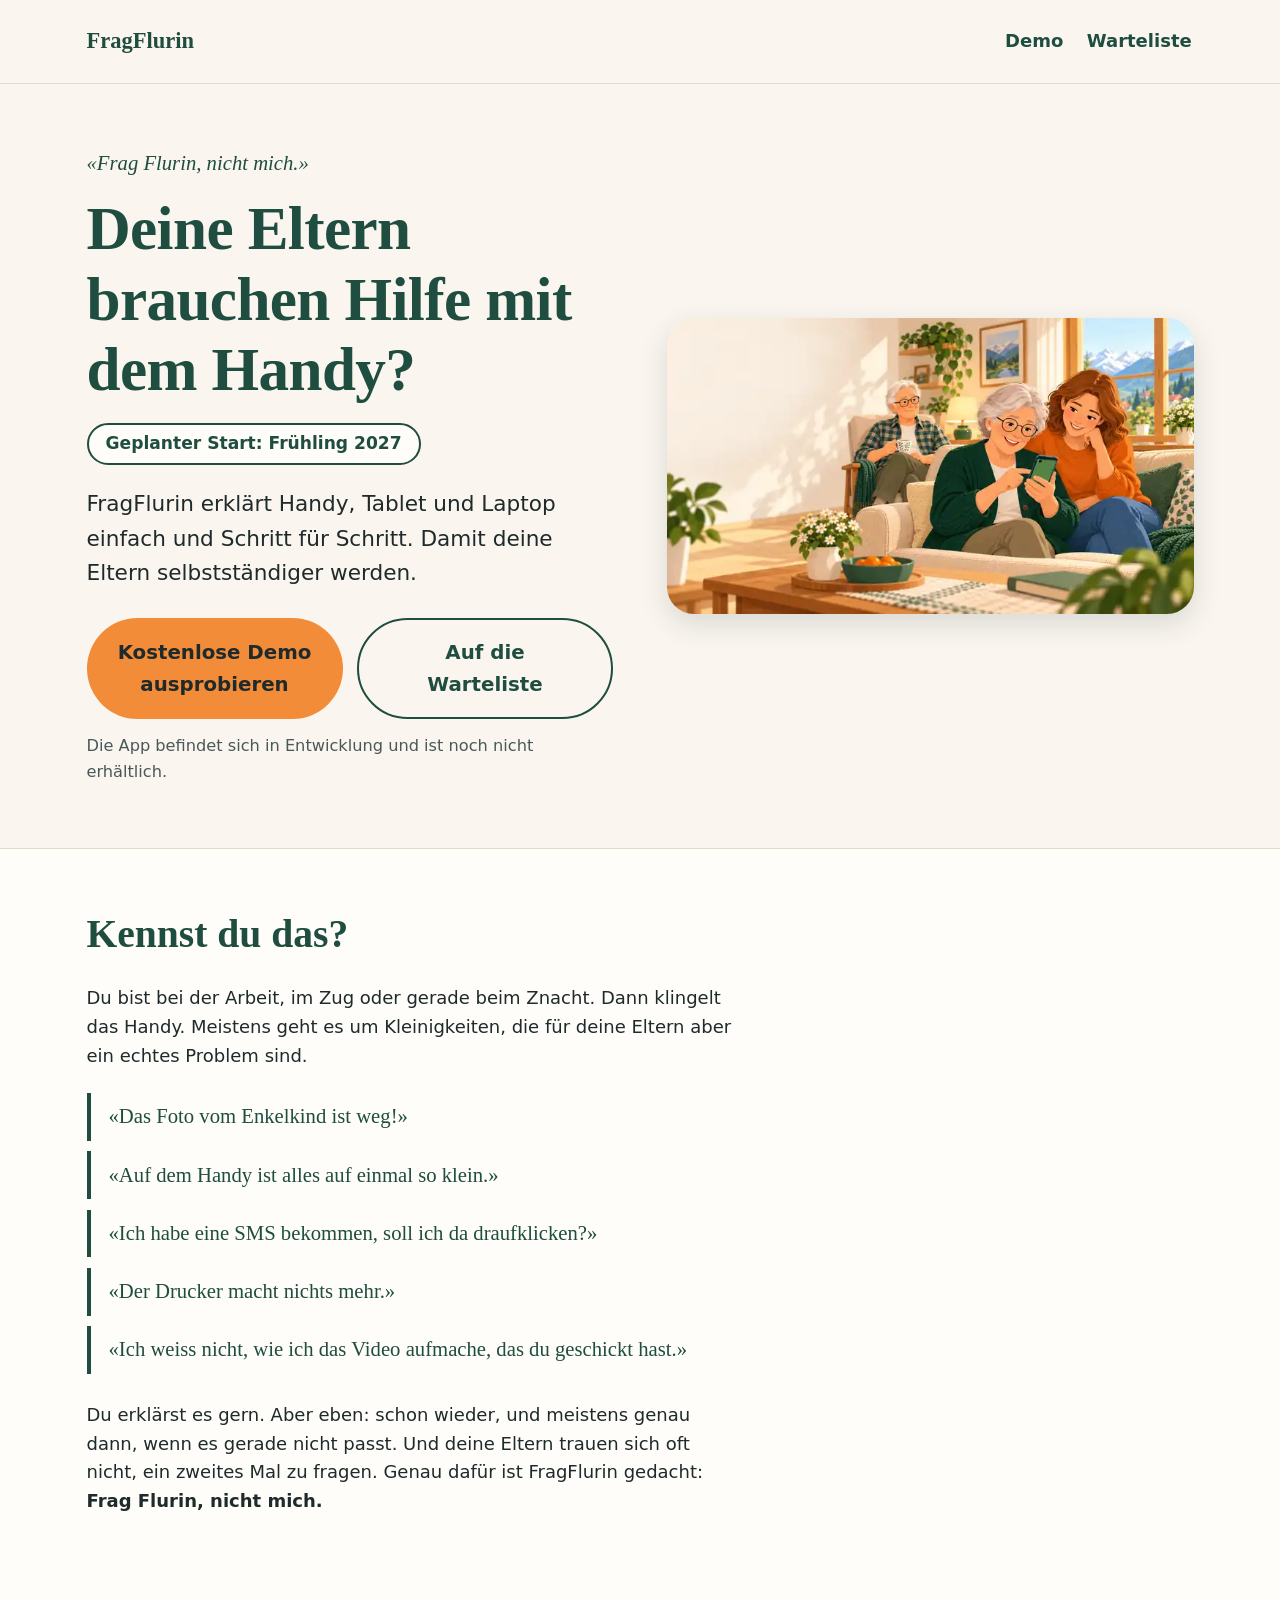
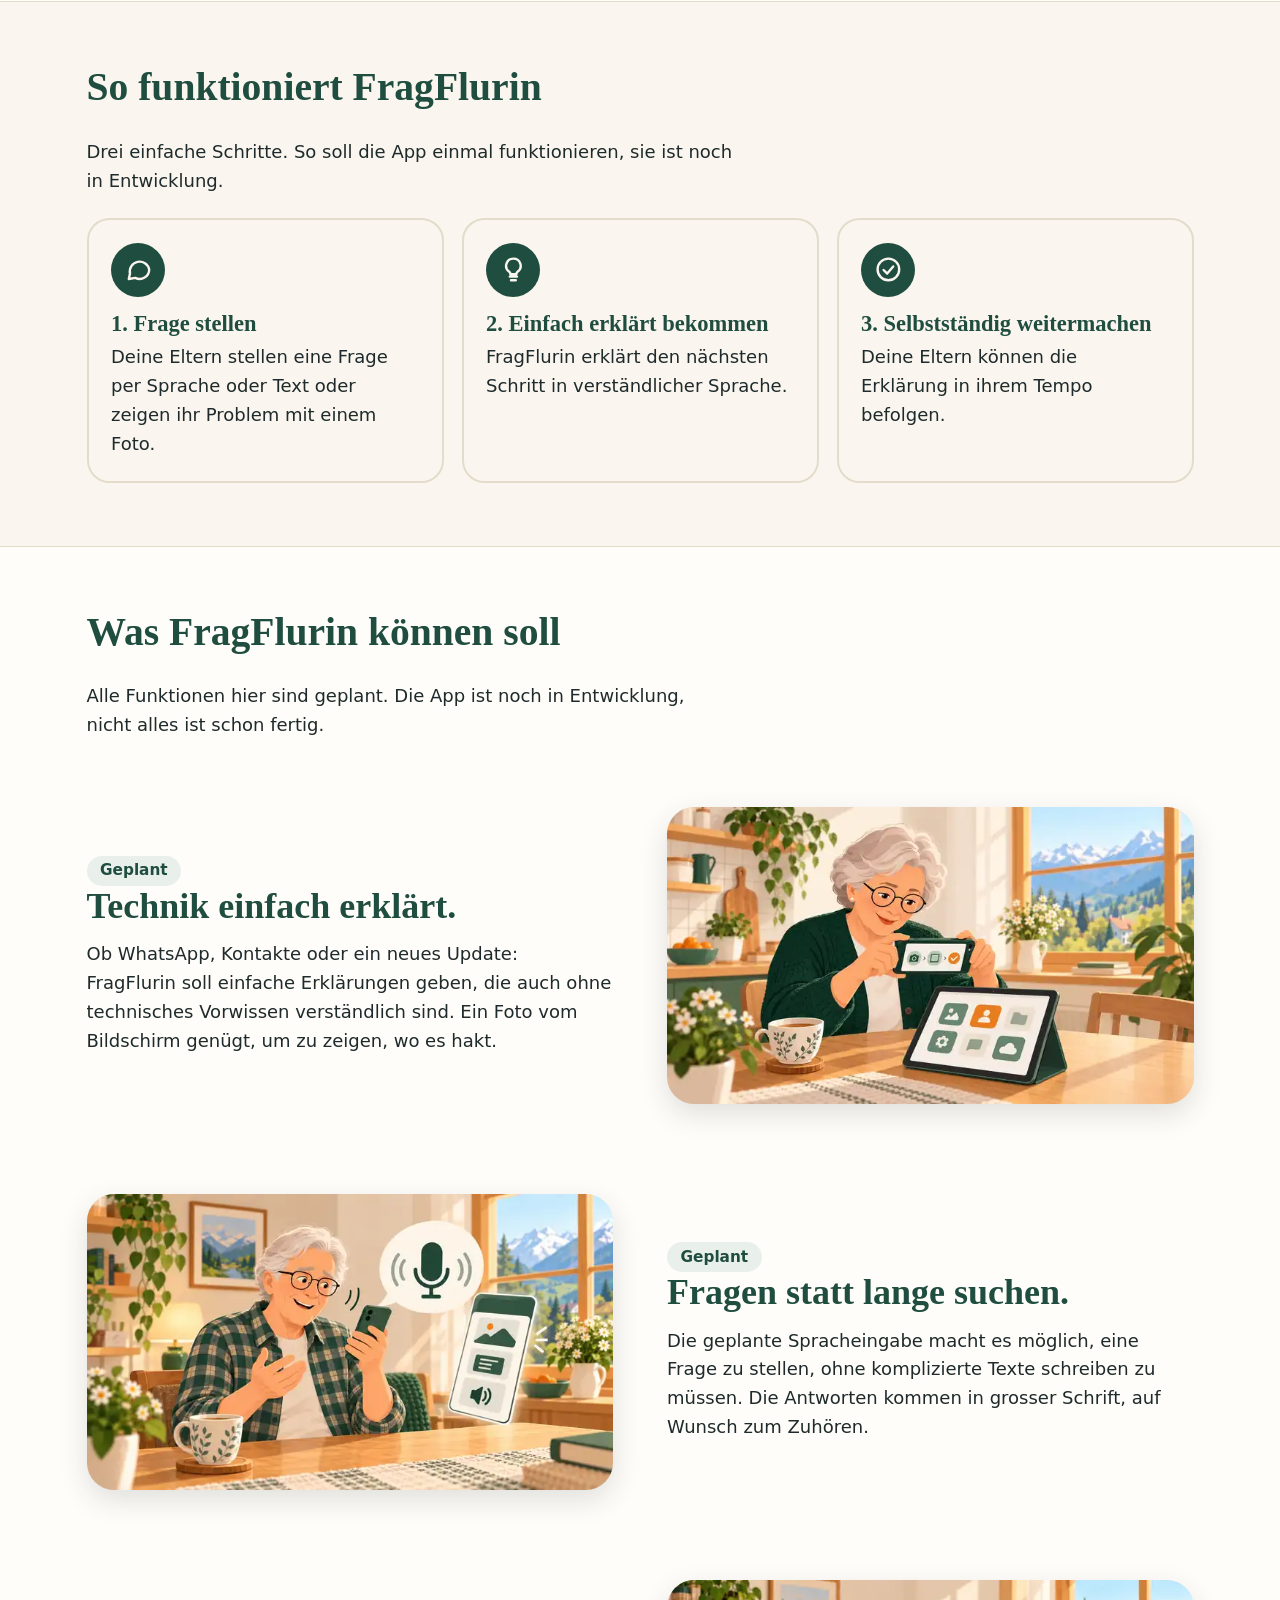
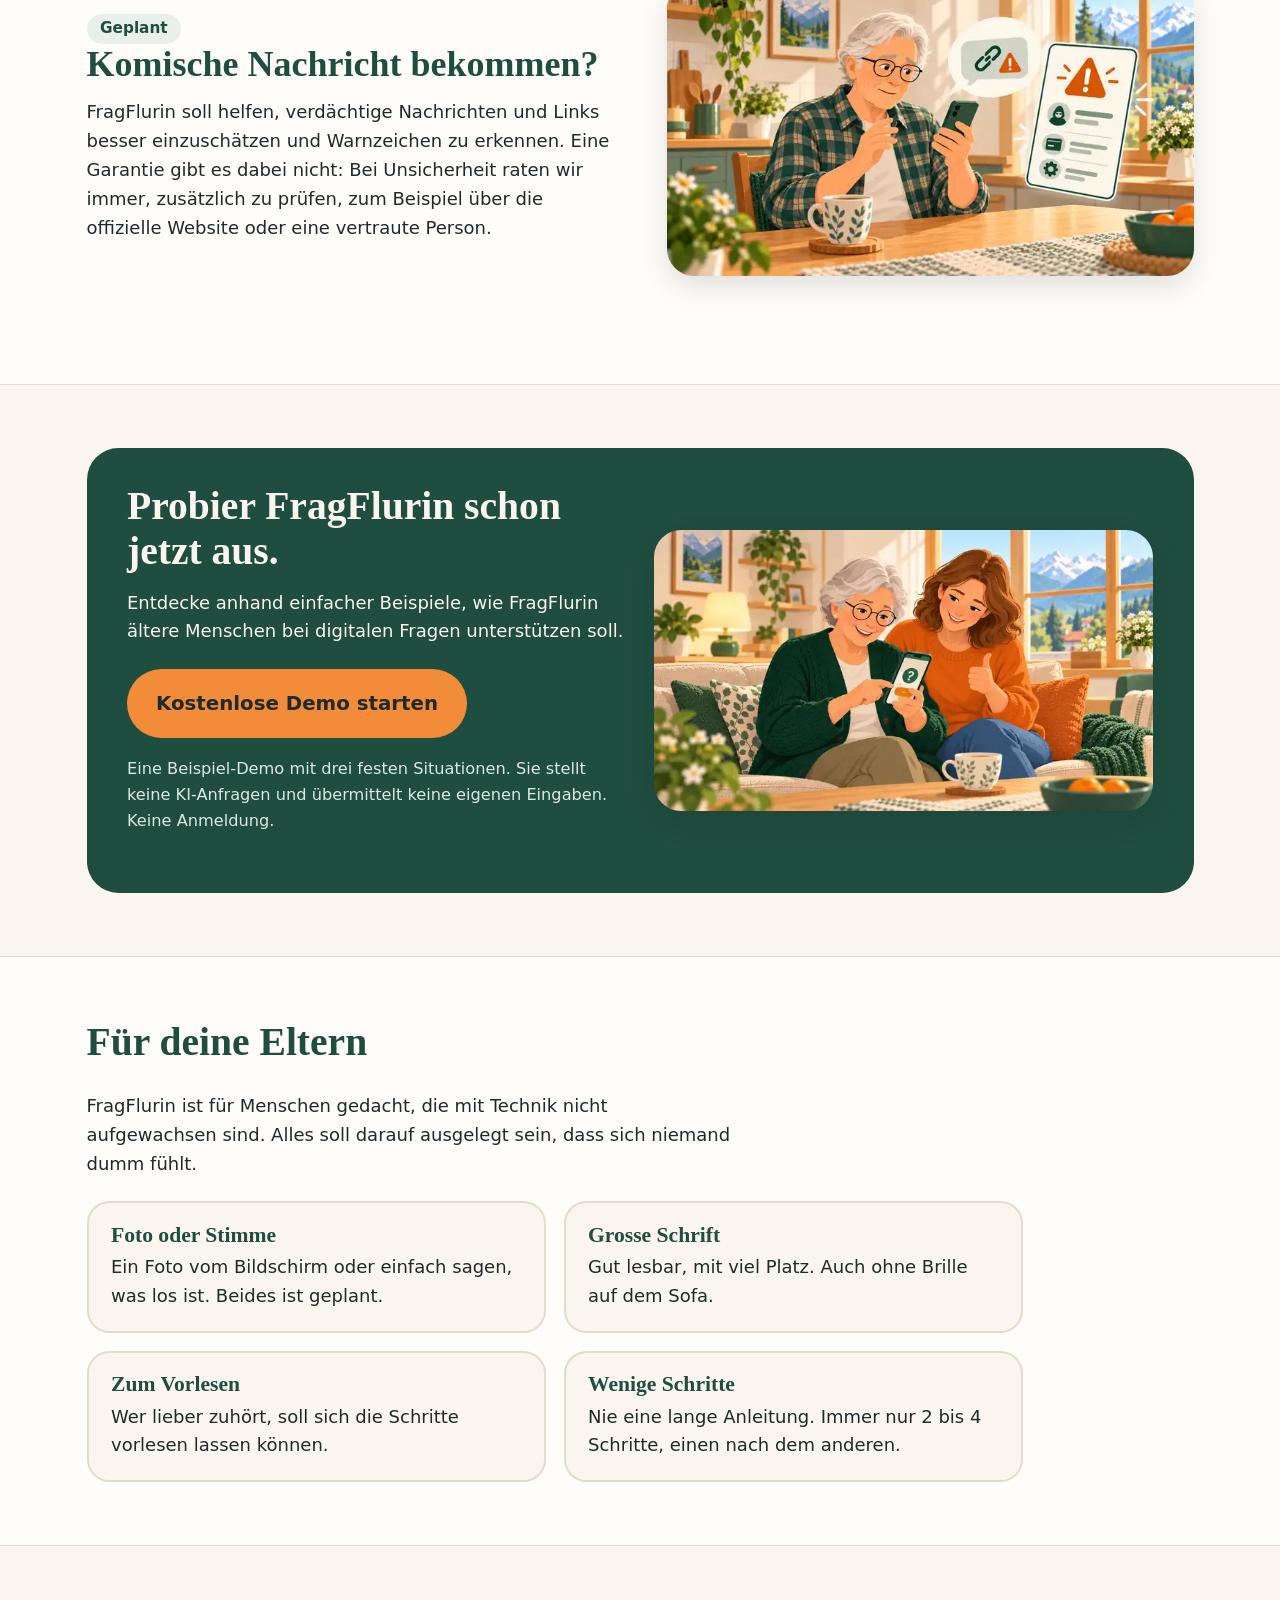
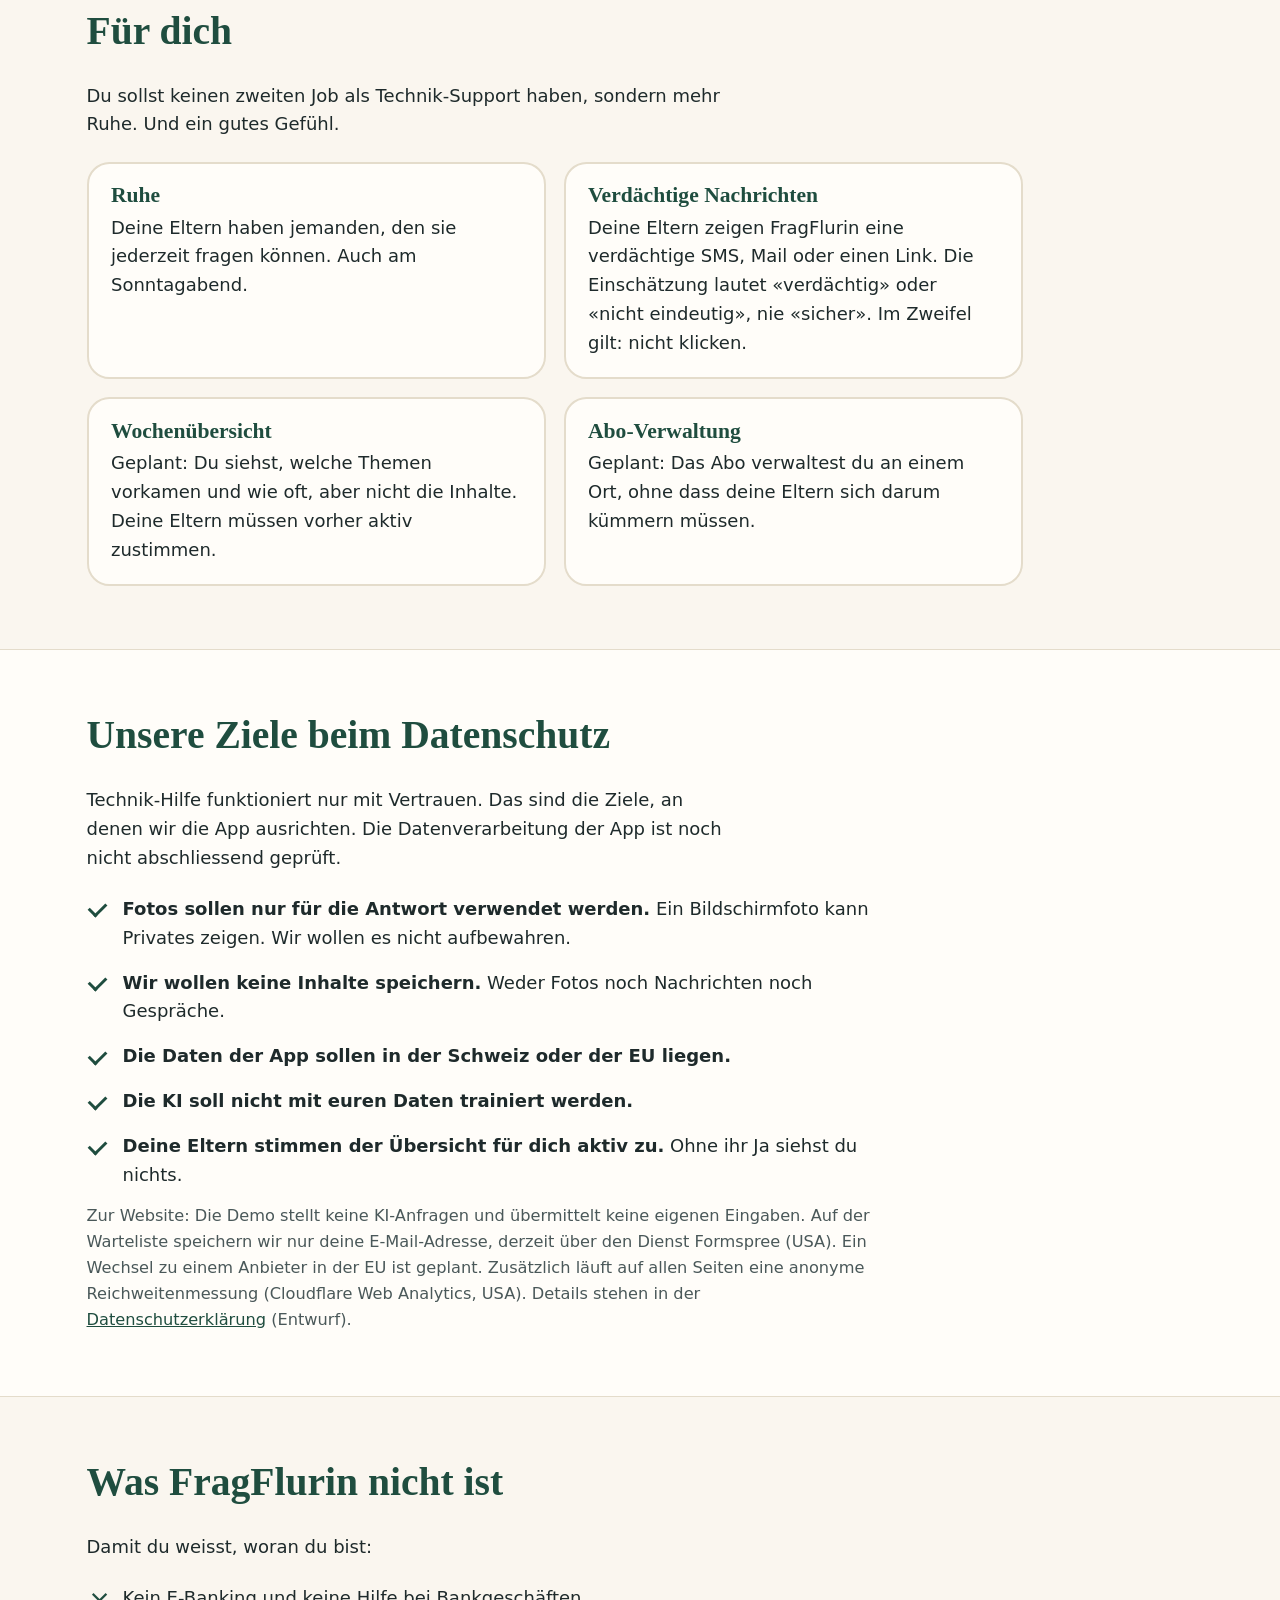
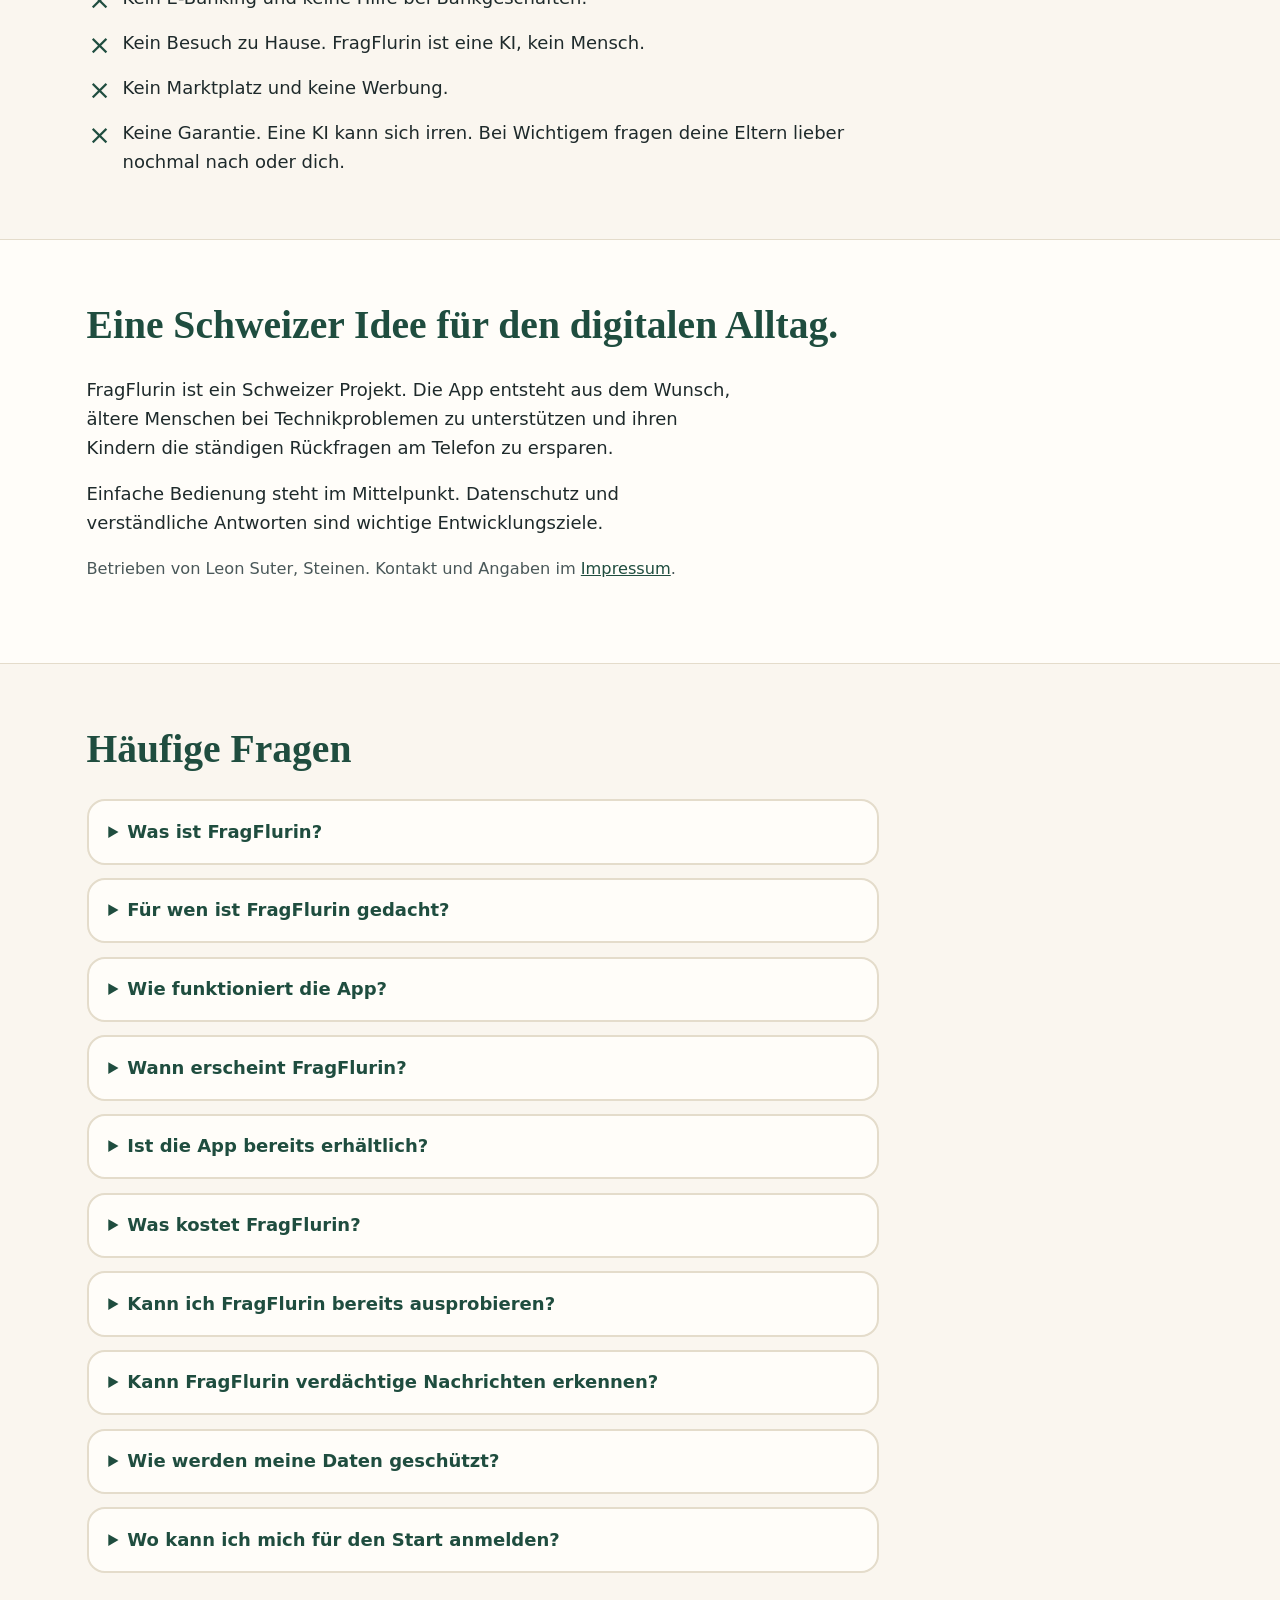
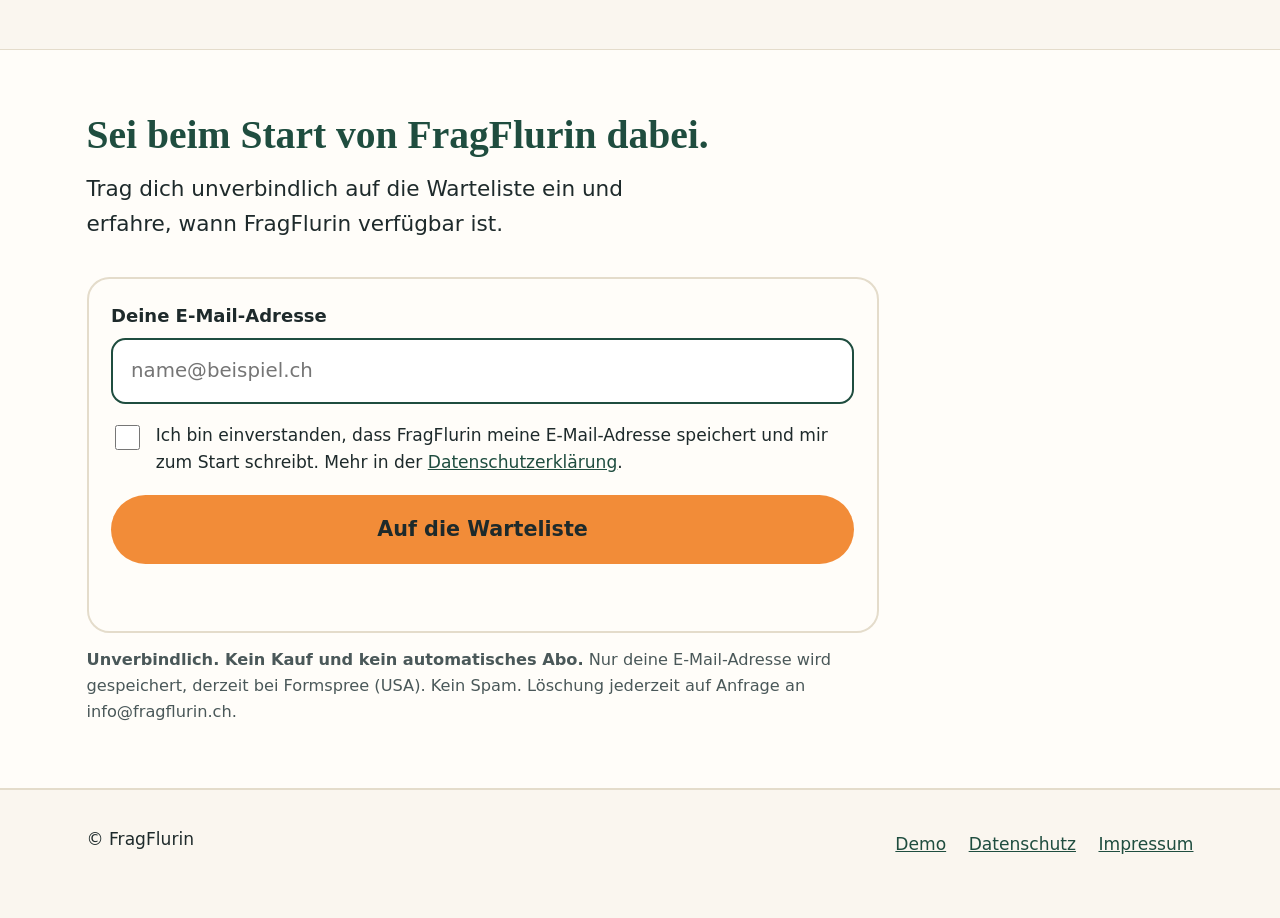
==== index.html @ 3d0cb618 "Qualitaetspruefung: /demo einheitlich, Datenschutz praezisiert, Layout-Ausrichtung, Demo ohne Adress" ====
<!doctype html>
<html lang="de-CH">
<head>
<meta charset="utf-8">
<meta name="viewport" content="width=device-width,initial-scale=1">
<title>FragFlurin – Technik-Hilfe für deine Eltern, einfach erklärt</title>
<meta name="description" content="FragFlurin erklärt deinen Eltern Handy, Tablet und Laptop einfach und Schritt für Schritt. Geplanter Start: Frühling 2027. Jetzt Demo ausprobieren oder auf die Warteliste.">
<link rel="canonical" href="https://fragflurin.ch/">
<link rel="icon" href="favicon.svg" type="image/svg+xml">
<meta property="og:type" content="website">
<meta property="og:locale" content="de_CH">
<meta property="og:site_name" content="FragFlurin">
<meta property="og:title" content="FragFlurin – Deine Eltern brauchen Hilfe mit dem Handy?">
<meta property="og:description" content="FragFlurin erklärt Handy, Tablet und Laptop einfach und Schritt für Schritt. Geplanter Start: Frühling 2027.">
<meta property="og:url" content="https://fragflurin.ch/">
<meta property="og:image" content="https://fragflurin.ch/images/familie-hero.webp">
<meta property="og:image:width" content="720">
<meta property="og:image:height" content="405">
<meta name="twitter:card" content="summary_large_image">
<link rel="preload" href="fonts/fraunces-latin-wght-normal.woff2" as="font" type="font/woff2" crossorigin>
<link rel="preload" href="images/familie-hero.webp" as="image" type="image/webp" fetchpriority="high">
<link rel="stylesheet" href="style.css">
<script type="application/ld+json">{"@context":"https://schema.org","@type":"Organization","name":"FragFlurin","url":"https://fragflurin.ch/","email":"info@fragflurin.ch","description":"Schweizer Projekt: Eine geplante KI-App, die älteren Menschen bei Technikfragen zu Smartphone, Tablet und Laptop hilft."}</script>
</head>
<body>
<a class="skip" href="#inhalt">Zum Inhalt springen</a>
<header class="kopf"><div class="wrap breit">
  <p class="marke"><a href="/">FragFlurin</a></p>
  <nav aria-label="Hauptnavigation"><a href="/demo">Demo</a><a href="#warteliste">Warteliste</a></nav>
</div></header>
<main id="inhalt">

  <section class="hero"><div class="wrap breit zwei">
    <div class="text-spalte">
      <p class="motto">«Frag Flurin, nicht mich.»</p>
      <h1>Deine Eltern brauchen Hilfe mit dem Handy?</h1>
      <p class="badge">Geplanter Start: Frühling 2027</p>
      <p class="lead" style="margin:0 0 .5rem">FragFlurin erklärt Handy, Tablet und Laptop einfach und Schritt für Schritt. Damit deine Eltern selbstständiger werden.</p>
      <div class="knoepfe">
        <a class="btn btn-primaer" href="/demo">Kostenlose Demo ausprobieren</a>
        <a class="btn btn-zweit" href="#warteliste">Auf die Warteliste</a>
      </div>
      <p class="klein">Die App befindet sich in Entwicklung und ist noch nicht erhältlich.</p>
    </div>
    <div class="bild-spalte">
      <img class="bild" src="images/familie-hero.webp" width="720" height="405" fetchpriority="high" decoding="async" alt="Ruth sitzt zufrieden auf dem Sofa und bedient ihr Smartphone selbstständig. Lea schaut ihr freundlich über die Schulter, Hans sitzt mit einer Tasse Kaffee im Hintergrund.">
    </div>
  </div></section>

  <section class="hell"><div class="wrap">
    <h2>Kennst du das?</h2>
    <p class="intro">Du bist bei der Arbeit, im Zug oder gerade beim Znacht. Dann klingelt das Handy. Meistens geht es um Kleinigkeiten, die für deine Eltern aber ein echtes Problem sind.</p>
    <ul class="zitate">
      <li>«Das Foto vom Enkelkind ist weg!»</li>
      <li>«Auf dem Handy ist alles auf einmal so klein.»</li>
      <li>«Ich habe eine SMS bekommen, soll ich da draufklicken?»</li>
      <li>«Der Drucker macht nichts mehr.»</li>
      <li>«Ich weiss nicht, wie ich das Video aufmache, das du geschickt hast.»</li>
    </ul>
    <p class="intro">Du erklärst es gern. Aber eben: schon wieder, und meistens genau dann, wenn es gerade nicht passt. Und deine Eltern trauen sich oft nicht, ein zweites Mal zu fragen. Genau dafür ist FragFlurin gedacht: <strong>Frag Flurin, nicht mich.</strong></p>
  </div></section>

  <section id="so-funktionierts"><div class="wrap breit">
    <h2>So funktioniert FragFlurin</h2>
    <p class="intro">Drei einfache Schritte. So soll die App einmal funktionieren, sie ist noch in Entwicklung.</p>
    <ol class="schritte3">
      <li>
        <div class="icon" aria-hidden="true"><svg viewBox="0 0 24 24" fill="none" stroke="currentColor" stroke-width="2" stroke-linecap="round" stroke-linejoin="round"><path d="M21 12a8 8 0 0 1-11.6 7.1L4 20l1-4.6A8 8 0 1 1 21 12z"/></svg></div>
        <h3>Frage stellen</h3>
        <p>Deine Eltern stellen eine Frage per Sprache oder Text oder zeigen ihr Problem mit einem Foto.</p>
      </li>
      <li>
        <div class="icon" aria-hidden="true"><svg viewBox="0 0 24 24" fill="none" stroke="currentColor" stroke-width="2" stroke-linecap="round" stroke-linejoin="round"><path d="M9 18h6M10 21h4M12 3a6 6 0 0 0-3.5 10.9c.6.5 1 1.2 1 2V16h5v-.1c0-.8.4-1.5 1-2A6 6 0 0 0 12 3z"/></svg></div>
        <h3>Einfach erklärt bekommen</h3>
        <p>FragFlurin erklärt den nächsten Schritt in verständlicher Sprache.</p>
      </li>
      <li>
        <div class="icon" aria-hidden="true"><svg viewBox="0 0 24 24" fill="none" stroke="currentColor" stroke-width="2" stroke-linecap="round" stroke-linejoin="round"><circle cx="12" cy="12" r="9"/><path d="M8 12.5l3 3 5-6"/></svg></div>
        <h3>Selbstständig weitermachen</h3>
        <p>Deine Eltern können die Erklärung in ihrem Tempo befolgen.</p>
      </li>
    </ol>
  </div></section>

  <section id="funktionen" class="hell"><div class="wrap breit">
    <h2>Was FragFlurin können soll</h2>
    <p class="intro">Alle Funktionen hier sind geplant. Die App ist noch in Entwicklung, nicht alles ist schon fertig.</p>

    <div class="funktion zwei">
      <div class="text-spalte">
        <p class="status">Geplant</p>
        <h3>Technik einfach erklärt.</h3>
        <p>Ob WhatsApp, Kontakte oder ein neues Update: FragFlurin soll einfache Erklärungen geben, die auch ohne technisches Vorwissen verständlich sind. Ein Foto vom Bildschirm genügt, um zu zeigen, wo es hakt.</p>
      </div>
      <div class="bild-spalte">
        <img class="bild" src="images/foto-vom-bildschirm.webp" width="720" height="405" loading="lazy" decoding="async" alt="Ruth sitzt an einem Tisch und fotografiert mit ihrem Smartphone ein Tablet, bei dem sie Hilfe braucht. Auf dem Smartphone erscheint eine einfache Hilfekarte.">
      </div>
    </div>

    <div class="funktion zwei umgekehrt">
      <div class="text-spalte">
        <p class="status">Geplant</p>
        <h3>Fragen statt lange suchen.</h3>
        <p>Die geplante Spracheingabe macht es möglich, eine Frage zu stellen, ohne komplizierte Texte schreiben zu müssen. Die Antworten kommen in grosser Schrift, auf Wunsch zum Zuhören.</p>
      </div>
      <div class="bild-spalte">
        <img class="bild" src="images/sprache.webp" width="720" height="405" loading="lazy" decoding="async" alt="Hans sitzt entspannt an einem Tisch und spricht in sein Smartphone. Eine Sprechblase mit Mikrofon und feine Schallwellen zeigen die Spracheingabe.">
      </div>
    </div>

    <div class="funktion zwei">
      <div class="text-spalte">
        <p class="status">Geplant</p>
        <h3>Komische Nachricht bekommen?</h3>
        <p>FragFlurin soll helfen, verdächtige Nachrichten und Links besser einzuschätzen und Warnzeichen zu erkennen. Eine Garantie gibt es dabei nicht: Bei Unsicherheit raten wir immer, zusätzlich zu prüfen, zum Beispiel über die offizielle Website oder eine vertraute Person.</p>
      </div>
      <div class="bild-spalte">
        <img class="bild" src="images/verdaechtige-nachricht.webp" width="720" height="405" loading="lazy" decoding="async" alt="Hans betrachtet vorsichtig eine verdächtige SMS auf seinem Smartphone. Eine Warnkarte zeigt, dass die Nachricht auffällig sein könnte.">
      </div>
    </div>
  </div></section>

  <section id="demo-start"><div class="wrap breit">
    <div class="demo-box">
      <div>
        <h2>Probier FragFlurin schon jetzt aus.</h2>
        <p>Entdecke anhand einfacher Beispiele, wie FragFlurin ältere Menschen bei digitalen Fragen unterstützen soll.</p>
        <a class="btn btn-primaer" href="/demo">Kostenlose Demo starten</a>
        <p class="klein" style="color:#DCE8E2;margin-top:1rem">Eine Beispiel-Demo mit drei festen Situationen. Sie stellt keine KI-Anfragen und übermittelt keine eigenen Eingaben. Keine Anmeldung.</p>
      </div>
      <img class="bild" src="images/demo-sofa.webp" width="720" height="405" loading="lazy" decoding="async" alt="Ruth und Lea sitzen gemeinsam auf dem Sofa. Ruth bedient das Smartphone selbstständig und freut sich, Lea schaut zufrieden zu.">
    </div>
  </div></section>

  <section class="hell"><div class="wrap">
    <h2>Für deine Eltern</h2>
    <p class="intro">FragFlurin ist für Menschen gedacht, die mit Technik nicht aufgewachsen sind. Alles soll darauf ausgelegt sein, dass sich niemand dumm fühlt.</p>
    <div class="karten">
      <div><h3>Foto oder Stimme</h3><p>Ein Foto vom Bildschirm oder einfach sagen, was los ist. Beides ist geplant.</p></div>
      <div><h3>Grosse Schrift</h3><p>Gut lesbar, mit viel Platz. Auch ohne Brille auf dem Sofa.</p></div>
      <div><h3>Zum Vorlesen</h3><p>Wer lieber zuhört, soll sich die Schritte vorlesen lassen können.</p></div>
      <div><h3>Wenige Schritte</h3><p>Nie eine lange Anleitung. Immer nur 2 bis 4 Schritte, einen nach dem anderen.</p></div>
    </div>
  </div></section>

  <section><div class="wrap">
    <h2>Für dich</h2>
    <p class="intro">Du sollst keinen zweiten Job als Technik-Support haben, sondern mehr Ruhe. Und ein gutes Gefühl.</p>
    <div class="karten">
      <div><h3>Ruhe</h3><p>Deine Eltern haben jemanden, den sie jederzeit fragen können. Auch am Sonntagabend.</p></div>
      <div><h3>Verdächtige Nachrichten</h3><p>Deine Eltern zeigen FragFlurin eine verdächtige SMS, Mail oder einen Link. Die Einschätzung lautet «verdächtig» oder «nicht eindeutig», nie «sicher». Im Zweifel gilt: nicht klicken.</p></div>
      <div><h3>Wochenübersicht</h3><p>Geplant: Du siehst, welche Themen vorkamen und wie oft, aber nicht die Inhalte. Deine Eltern müssen vorher aktiv zustimmen.</p></div>
      <div><h3>Abo-Verwaltung</h3><p>Geplant: Das Abo verwaltest du an einem Ort, ohne dass deine Eltern sich darum kümmern müssen.</p></div>
    </div>
  </div></section>

  <section class="hell"><div class="wrap">
    <h2>Unsere Ziele beim Datenschutz</h2>
    <p class="intro">Technik-Hilfe funktioniert nur mit Vertrauen. Das sind die Ziele, an denen wir die App ausrichten. Die Datenverarbeitung der App ist noch nicht abschliessend geprüft.</p>
    <ul class="versprechen">
      <li><strong>Fotos sollen nur für die Antwort verwendet werden.</strong> Ein Bildschirmfoto kann Privates zeigen. Wir wollen es nicht aufbewahren.</li>
      <li><strong>Wir wollen keine Inhalte speichern.</strong> Weder Fotos noch Nachrichten noch Gespräche.</li>
      <li><strong>Die Daten der App sollen in der Schweiz oder der EU liegen.</strong></li>
      <li><strong>Die KI soll nicht mit euren Daten trainiert werden.</strong></li>
      <li><strong>Deine Eltern stimmen der Übersicht für dich aktiv zu.</strong> Ohne ihr Ja siehst du nichts.</li>
    </ul>
    <p class="klein">Zur Website: Die Demo stellt keine KI-Anfragen und übermittelt keine eigenen Eingaben. Auf der Warteliste speichern wir nur deine E-Mail-Adresse, derzeit über den Dienst Formspree (USA). Ein Wechsel zu einem Anbieter in der EU ist geplant. Zusätzlich läuft auf allen Seiten eine anonyme Reichweitenmessung (Cloudflare Web Analytics, USA). Details stehen in der <a href="datenschutz.html">Datenschutzerklärung</a> (Entwurf).</p>
  </div></section>

  <section><div class="wrap">
    <h2>Was FragFlurin nicht ist</h2>
    <p class="intro">Damit du weisst, woran du bist:</p>
    <ul class="versprechen nein">
      <li>Kein E-Banking und keine Hilfe bei Bankgeschäften.</li>
      <li>Kein Besuch zu Hause. FragFlurin ist eine KI, kein Mensch.</li>
      <li>Kein Marktplatz und keine Werbung.</li>
      <li>Keine Garantie. Eine KI kann sich irren. Bei Wichtigem fragen deine Eltern lieber nochmal nach oder dich.</li>
    </ul>
  </div></section>

  <section id="team" class="hell"><div class="wrap team">
    <h2>Eine Schweizer Idee für den digitalen Alltag.</h2>
    <p>FragFlurin ist ein Schweizer Projekt. Die App entsteht aus dem Wunsch, ältere Menschen bei Technikproblemen zu unterstützen und ihren Kindern die ständigen Rückfragen am Telefon zu ersparen.</p>
    <p>Einfache Bedienung steht im Mittelpunkt. Datenschutz und verständliche Antworten sind wichtige Entwicklungsziele.</p>
    <p class="klein">Betrieben von Leon Suter, Steinen. Kontakt und Angaben im <a href="impressum.html">Impressum</a>.</p>
  </div></section>

  <section id="faq"><div class="wrap">
    <h2>Häufige Fragen</h2>
    <details><summary>Was ist FragFlurin?</summary><p>FragFlurin ist eine geplante Schweizer KI-App, die älteren Menschen bei Fragen zu Smartphone, Tablet und Laptop helfen soll. Die Antworten sollen aus 2 bis 4 verständlichen Schritten bestehen, in grosser Schrift und mit Vorlesefunktion. Die App ist noch in Entwicklung.</p></details>
    <details><summary>Für wen ist FragFlurin gedacht?</summary><p>Genutzt werden soll die App von Eltern und Grosseltern, häufig ab etwa 65 Jahren. Die Seite richtet sich vor allem an ihre erwachsenen Kinder, die nicht mehr ständig Technik-Support machen möchten.</p></details>
    <details><summary>Wie funktioniert die App?</summary><p>Geplant ist: Deine Eltern stellen eine Frage per Sprache oder Text oder fotografieren den Bildschirm. FragFlurin erklärt dann den nächsten Schritt einfach und der Reihe nach. Nicht jede Funktion ist schon fertig.</p></details>
    <details><summary>Wann erscheint FragFlurin?</summary><p>Geplant ist eine Veröffentlichung im Frühling 2027. Erst ab dem 8. April 2027 können wir die nötigen Entwicklerkonten für die App-Stores eröffnen. Wann die Stores die App freigeben, liegt nicht allein bei uns. Ein fester Termin steht darum noch nicht fest.</p></details>
    <details><summary>Ist die App bereits erhältlich?</summary><p>Nein. FragFlurin ist noch in Entwicklung und weder im App Store noch bei Google Play erhältlich.</p></details>
    <details><summary>Was kostet FragFlurin?</summary><p>Die Preise stehen noch nicht abschliessend fest. Ein kostenloser Testzeitraum zum Start ist geplant, aber noch nicht bestätigt. Der Eintrag auf der Warteliste ist unverbindlich, ohne Kauf und ohne automatisches Abo.</p></details>
    <details><summary>Kann ich FragFlurin bereits ausprobieren?</summary><p>Du kannst eine <a href="/demo">Beispiel-Demo</a> mit drei festen Situationen ansehen. Sie ist keine echte KI-Anfrage und kann nicht beliebige Fragen beantworten. Die vollständige App ist noch nicht verfügbar.</p></details>
    <details><summary>Kann FragFlurin verdächtige Nachrichten erkennen?</summary><p>FragFlurin soll helfen, verdächtige SMS, E-Mails und Links besser einzuschätzen und Warnzeichen zu erkennen. Es gibt keine Garantie, und nicht jede betrügerische Nachricht wird erkannt. Bei Unsicherheit solltest du immer zusätzlich prüfen, zum Beispiel über die offizielle Website des Anbieters oder eine vertraute Person.</p></details>
    <details><summary>Wie werden meine Daten geschützt?</summary><p>Wir richten die App nach klaren Zielen aus (siehe oben), die Datenverarbeitung ist aber noch nicht abschliessend geprüft. Die Demo stellt keine KI-Anfragen und übermittelt keine eigenen Eingaben. Auf der Warteliste speichern wir nur deine E-Mail-Adresse und den Zeitpunkt deiner Zustimmung, derzeit bei Formspree (USA). Zusätzlich misst Cloudflare Web Analytics (USA) anonym, welche Seiten aufgerufen werden. Du kannst jederzeit die Löschung verlangen: info@fragflurin.ch. Mehr in der <a href="datenschutz.html">Datenschutzerklärung</a>.</p></details>
    <details><summary>Wo kann ich mich für den Start anmelden?</summary><p>Ganz einfach auf der <a href="#warteliste">Warteliste</a> weiter unten auf dieser Seite. Du erfährst dann, wann FragFlurin verfügbar ist.</p></details>
  </div></section>

  <section id="warteliste" class="hell wl"><div class="wrap">
    <h2>Sei beim Start von FragFlurin dabei.</h2>
    <p class="lead">Trag dich unverbindlich auf die Warteliste ein und erfahre, wann FragFlurin verfügbar ist.</p>
      <form class="warteliste" method="post" action="#" novalidate>
        <label class="feld" for="email1">Deine E-Mail-Adresse</label>
        <input type="email" id="email1" name="email" autocomplete="email" inputmode="email" placeholder="name@beispiel.ch" required aria-describedby="meldung1">
        <div class="hp" aria-hidden="true"><input type="text" name="website" tabindex="-1" autocomplete="off"></div>
        <label class="einwilligung"><input type="checkbox" name="einwilligung" required>
          <span>Ich bin einverstanden, dass FragFlurin meine E-Mail-Adresse speichert und mir zum Start schreibt. Mehr in der <a href="datenschutz.html">Datenschutzerklärung</a>.</span></label>
        <button type="submit">Auf die Warteliste</button>
        <p class="meldung" id="meldung1" role="status" aria-live="polite"></p>
      </form>
    <p class="klein"><strong>Unverbindlich. Kein Kauf und kein automatisches Abo.</strong> Nur deine E-Mail-Adresse wird gespeichert, derzeit bei Formspree (USA). Kein Spam. Löschung jederzeit auf Anfrage an info@fragflurin.ch.</p>
  </div></section>
</main>
<footer><div class="wrap"><span>© FragFlurin</span><nav aria-label="Rechtliches"><a href="/demo">Demo</a><a href="datenschutz.html">Datenschutz</a><a href="impressum.html">Impressum</a></nav></div></footer>
<script src="script.js"></script>
<!-- Cloudflare Web Analytics --><script type='module' src='https://static.cloudflareinsights.com/beacon.min.js' data-cf-beacon='{"token": "d68b5fda22a94a58b556793110dfaead"}'></script><!-- End Cloudflare Web Analytics -->
</body></html>
---- style.css ----
@font-face{font-family:"Fraunces";src:url(fonts/fraunces-latin-wght-normal.woff2) format("woff2");font-weight:100 900;font-display:swap}
@font-face{font-family:"Atkinson Hyperlegible";src:url(fonts/atkinson-hyperlegible-latin-400-normal.woff2) format("woff2");font-weight:400;font-display:swap}
@font-face{font-family:"Atkinson Hyperlegible";src:url(fonts/atkinson-hyperlegible-latin-700-normal.woff2) format("woff2");font-weight:700;font-display:swap}

:root{--creme:#FAF6EF;--tanne:#1F4D3F;--orange:#F28C38;--text:#1E2A2B;--linie:#E4DCCB;--weiss:#FFFDF9}
*{box-sizing:border-box}
html{font-size:112.5%;-webkit-text-size-adjust:100%}
body{margin:0;background:var(--creme);color:var(--text);font-family:"Atkinson Hyperlegible",system-ui,sans-serif;line-height:1.6}
h1,h2,h3{font-family:"Fraunces",Georgia,serif;color:var(--tanne);line-height:1.15;margin:0}
a{color:var(--tanne)}
.wrap{max-width:40rem;margin:0 auto;padding:0 1.25rem}
section{padding:3.5rem 0}

.hero{padding-top:3rem}
.marke{font-family:"Fraunces",Georgia,serif;font-weight:700;color:var(--tanne);font-size:1.15rem;margin:0 0 2.5rem}
h1{font-size:clamp(2.2rem,8vw,3.4rem);font-weight:700;letter-spacing:-.01em}
.lead{font-size:1.2rem;margin:1.25rem 0 2rem;max-width:34rem}
.berg{display:block;width:100%;height:auto;margin-top:2.5rem;color:var(--tanne)}

form{background:var(--weiss);border:2px solid var(--linie);border-radius:1.25rem;padding:1.25rem}
label.feld{display:block;font-weight:700;margin-bottom:.4rem}
input[type=email]{width:100%;font:inherit;font-size:1.1rem;padding:.85rem 1rem;border:2px solid var(--tanne);border-radius:.8rem;background:#fff;color:var(--text)}
.einwilligung{display:flex;gap:.7rem;align-items:flex-start;margin:1rem 0;font-size:.95rem}
.einwilligung input{width:1.4rem;height:1.4rem;margin-top:.15rem;flex:none;accent-color:var(--tanne)}
button{font:inherit;font-weight:700;font-size:1.15rem;width:100%;padding:1rem 1.25rem;border:0;border-radius:999px;background:var(--orange);color:var(--text);cursor:pointer}
button:hover{filter:brightness(.96)}
button:disabled{opacity:.6;cursor:wait}
:focus-visible{outline:3px solid var(--tanne);outline-offset:3px}
.meldung{margin:.9rem 0 0;font-weight:700;min-height:1.6rem}
.meldung.fehler{color:#8a2b12}
.meldung.ok{color:var(--tanne)}
.hp{position:absolute;left:-9999px}
.klein{font-size:.9rem;color:#4a5859;margin:.75rem 0 0}

.hell{background:var(--weiss);border-block:1px solid var(--linie)}
h2{font-size:clamp(1.7rem,5.5vw,2.2rem);margin-bottom:1.5rem}
ol.schritte{list-style:none;margin:0;padding:0;display:grid;gap:1rem}
ol.schritte li{background:var(--creme);border:2px solid var(--linie);border-radius:1.25rem;padding:1.25rem 1.25rem 1.25rem 4.25rem;position:relative}
ol.schritte li::before{counter-increment:s;content:counter(s);position:absolute;left:1.1rem;top:1.1rem;width:2.4rem;height:2.4rem;border-radius:50%;background:var(--tanne);color:var(--creme);font-family:"Fraunces",serif;font-weight:700;display:grid;place-items:center;font-size:1.2rem}
ol.schritte{counter-reset:s}
ol.schritte h3{font-size:1.25rem;margin-bottom:.3rem}
ol.schritte p{margin:0}

ul.versprechen{list-style:none;margin:0;padding:0;display:grid;gap:.9rem}
ul.versprechen li{padding-left:2rem;position:relative}
ul.versprechen li::before{content:"";position:absolute;left:.15rem;top:.4rem;width:.8rem;height:.45rem;border-left:3px solid var(--tanne);border-bottom:3px solid var(--tanne);transform:rotate(-45deg)}

footer{padding:2rem 0 3rem;border-top:1px solid var(--linie);font-size:.95rem}
footer .wrap{display:flex;gap:1.25rem;flex-wrap:wrap;justify-content:space-between}
footer nav{display:flex;gap:1.25rem}

.entwurf{background:#FFF1D6;border:2px solid var(--orange);border-radius:1rem;padding:1rem 1.25rem;margin:2rem 0;font-weight:700}
.platzhalter{background:#FFE9B8;padding:0 .3em;border-radius:.3em}
.text h2{font-size:1.4rem;margin:2rem 0 .5rem}
.text p,.text li{max-width:36rem}

.lead2{font-size:1.05rem;max-width:34rem;margin:-1rem 0 2rem;color:#3a4849}
.intro{margin:0 0 1.25rem;max-width:36rem}
ul.zitate{list-style:none;margin:0 0 1.5rem;padding:0;display:grid;gap:.6rem}
ul.zitate li{border-left:4px solid var(--tanne);padding:.4rem 0 .4rem 1rem;font-family:"Fraunces",Georgia,serif;font-size:1.15rem;color:var(--tanne)}
.karten{display:grid;gap:1rem}
.karten div{background:var(--creme);border:2px solid var(--linie);border-radius:1.25rem;padding:1.1rem 1.25rem}
section:not(.hell) .karten div{background:var(--weiss)}
.karten h3{font-size:1.2rem;margin-bottom:.3rem}
.karten p{margin:0}
@media(min-width:34rem){.karten{grid-template-columns:1fr 1fr}}
ul.versprechen.nein li::before{border:0;transform:none;width:auto;height:auto;content:"\00d7";top:-.1rem;left:.1rem;font-size:1.5rem;line-height:1.3;color:var(--tanne)}
details{background:var(--weiss);border:2px solid var(--linie);border-radius:1rem;padding:.9rem 1.1rem;margin-bottom:.75rem}
summary{cursor:pointer;font-weight:700;color:var(--tanne)}
details p{margin:.7rem 0 0}

/* ===== Pre-Launch 2027: Erweiterungen (bestehende Regeln bleiben unverändert) ===== */
.skip{position:absolute;left:-9999px;top:0;background:var(--tanne);color:var(--creme);padding:.7rem 1rem;border-radius:0 0 .8rem 0;z-index:10}
.skip:focus{left:0}
.kopf{padding:1rem 0;border-bottom:1px solid var(--linie);background:var(--creme)}
.kopf .wrap{display:flex;align-items:center;justify-content:space-between;gap:1rem}
.kopf .marke{margin:0;font-size:1.25rem}
.kopf .marke a{text-decoration:none}
.kopf nav{display:flex;gap:1.1rem;align-items:center;font-weight:700}
.kopf nav a{color:var(--tanne);text-decoration:none;padding:.5rem .1rem}
.kopf nav a:hover{text-decoration:underline}
.wrap.breit{max-width:64rem}
.hero{padding-top:2.25rem;padding-bottom:2.5rem}
.motto{font-family:"Fraunces",Georgia,serif;font-style:italic;color:var(--tanne);font-size:1.15rem;margin:0 0 .75rem}
.badge{display:inline-block;background:var(--weiss);border:2px solid var(--tanne);color:var(--tanne);border-radius:999px;padding:.3rem .95rem;font-weight:700;font-size:.95rem;margin:1rem 0 1.25rem}
.zwei{display:grid;gap:1.75rem;align-items:center}
.zwei .text-spalte>*:first-child{margin-top:0}
.bild{display:block;width:100%;height:auto;aspect-ratio:16/9;border-radius:1.5rem;background:var(--linie);box-shadow:0 10px 28px rgba(30,42,43,.14)}
.knoepfe{display:flex;flex-wrap:wrap;gap:.8rem;margin:1.5rem 0 .5rem}
.btn{display:inline-block;font:inherit;font-weight:700;font-size:1.1rem;text-align:center;text-decoration:none;padding:.95rem 1.5rem;border-radius:999px;border:2px solid transparent;cursor:pointer;width:auto}
.btn-primaer{background:var(--orange);color:var(--text)}
.btn-primaer:hover{filter:brightness(.96)}
.btn-zweit{background:transparent;color:var(--tanne);border-color:var(--tanne)}
.btn-zweit:hover{background:var(--weiss)}
.knoepfe .btn{flex:1 1 14rem}
.status{display:inline-block;background:#E9F0EC;color:var(--tanne);border-radius:999px;padding:.15rem .75rem;font-size:.85rem;font-weight:700;margin:0 0 .6rem}
.funktion{padding:2.5rem 0}
.funktion h3{font-size:clamp(1.5rem,5vw,2rem);margin-bottom:.75rem}
.funktion p{margin:0;max-width:34rem}
.schritte3{list-style:none;margin:0;padding:0;display:grid;gap:1rem;counter-reset:s3}
.schritte3 li{background:var(--creme);border:2px solid var(--linie);border-radius:1.25rem;padding:1.25rem}
.schritte3 .icon{width:3rem;height:3rem;border-radius:50%;background:var(--tanne);color:var(--creme);display:grid;place-items:center;margin-bottom:.8rem}
.schritte3 .icon svg{width:1.6rem;height:1.6rem}
.schritte3 h3{font-size:1.25rem;margin-bottom:.35rem}
.schritte3 h3::before{counter-increment:s3;content:counter(s3) ". ";color:var(--tanne)}
.schritte3 p{margin:0}
.demo-box{background:var(--tanne);color:var(--creme);border-radius:1.75rem;padding:1.5rem;display:grid;gap:1.5rem;align-items:center}
.demo-box h2{color:var(--creme);margin-bottom:.75rem}
.demo-box p{margin:0 0 1.25rem}
.demo-box .btn-primaer{display:inline-block}
.team p{max-width:36rem;margin:0 0 1rem}
.hinweis{background:#FFF1D6;border:2px solid var(--orange);border-radius:1rem;padding:.9rem 1.1rem;font-weight:700;margin:0 0 1.5rem}
footer nav a{padding:.3rem 0}

/* Warteliste */
.wl h2{margin-bottom:.75rem}
.wl .lead{margin-top:0}

/* Demo */
.szenarien{display:grid;gap:.75rem;margin:0 0 1.5rem}
.szenario{width:100%;text-align:left;background:var(--weiss);color:var(--tanne);border:2px solid var(--tanne);border-radius:1.25rem;padding:1rem 1.25rem;font-size:1.1rem;font-weight:700}
.szenario:hover{background:#fff;filter:none}
.szenario[aria-pressed=true]{background:var(--tanne);color:var(--creme)}
.telefon{background:var(--weiss);border:2px solid var(--tanne);border-radius:2rem;padding:1.25rem;box-shadow:0 12px 30px rgba(30,42,43,.14)}
.frage{background:#E9F0EC;border-radius:1.25rem 1.25rem 1.25rem .3rem;padding:1rem 1.2rem;font-size:1.25rem;font-weight:700;color:var(--tanne);margin:0 0 1.25rem}
.antwort h3{font-size:1.2rem;margin-bottom:.75rem}
.antwort ol{margin:0 0 1rem;padding:0;list-style:none;display:grid;gap:.75rem;counter-reset:a}
.antwort li{counter-increment:a;position:relative;padding:.9rem 1rem .9rem 3.6rem;background:var(--creme);border:2px solid var(--linie);border-radius:1.1rem;font-size:1.25rem;line-height:1.5}
.antwort li::before{content:counter(a);position:absolute;left:.9rem;top:.8rem;width:2.1rem;height:2.1rem;border-radius:50%;background:var(--tanne);color:var(--creme);font-family:"Fraunces",serif;font-weight:700;display:grid;place-items:center}
.antwort .notiz{margin:0;font-size:1rem;color:#3a4849;border-left:4px solid var(--tanne);padding-left:.9rem}
.js .antwort li{animation:rein .45s ease both}
.js .antwort li:nth-child(2){animation-delay:.12s}
.js .antwort li:nth-child(3){animation-delay:.24s}
.js .antwort li:nth-child(4){animation-delay:.36s}
@keyframes rein{from{opacity:0;transform:translateY(6px)}to{opacity:1;transform:none}}
.js .panel[hidden]{display:none}
.demo-ende{background:var(--weiss);border:2px solid var(--linie);border-radius:1.5rem;padding:1.5rem}
.demo-ende h2{font-size:clamp(1.4rem,5vw,1.8rem)}

@media(min-width:56rem){
  .zwei{grid-template-columns:1fr 1fr;gap:3rem}
  .zwei.umgekehrt .bild-spalte{order:-1}
  .hero{padding-top:3.5rem;padding-bottom:3.5rem}
  .schritte3{grid-template-columns:repeat(3,1fr)}
  .demo-box{grid-template-columns:1fr 1fr;padding:2rem 2.25rem}
  .szenarien{grid-template-columns:repeat(3,1fr)}
  .szenario{height:100%}
}
@media(prefers-reduced-motion:reduce){
  *,*::before,*::after{animation:none!important;transition:none!important;scroll-behavior:auto!important}
}
html{scroll-behavior:smooth}

/* Einheitliche Ausrichtung: alle Abschnitte teilen die breite Spalte, Lesetext und Formulare bleiben schmal */
.wrap{max-width:64rem}
.wrap.text{max-width:40rem}
.zitate,.versprechen,details,form.warteliste,.demo-ende,.telefon,.szenarien,.hinweis,.klein{max-width:44rem}
.karten{max-width:52rem}
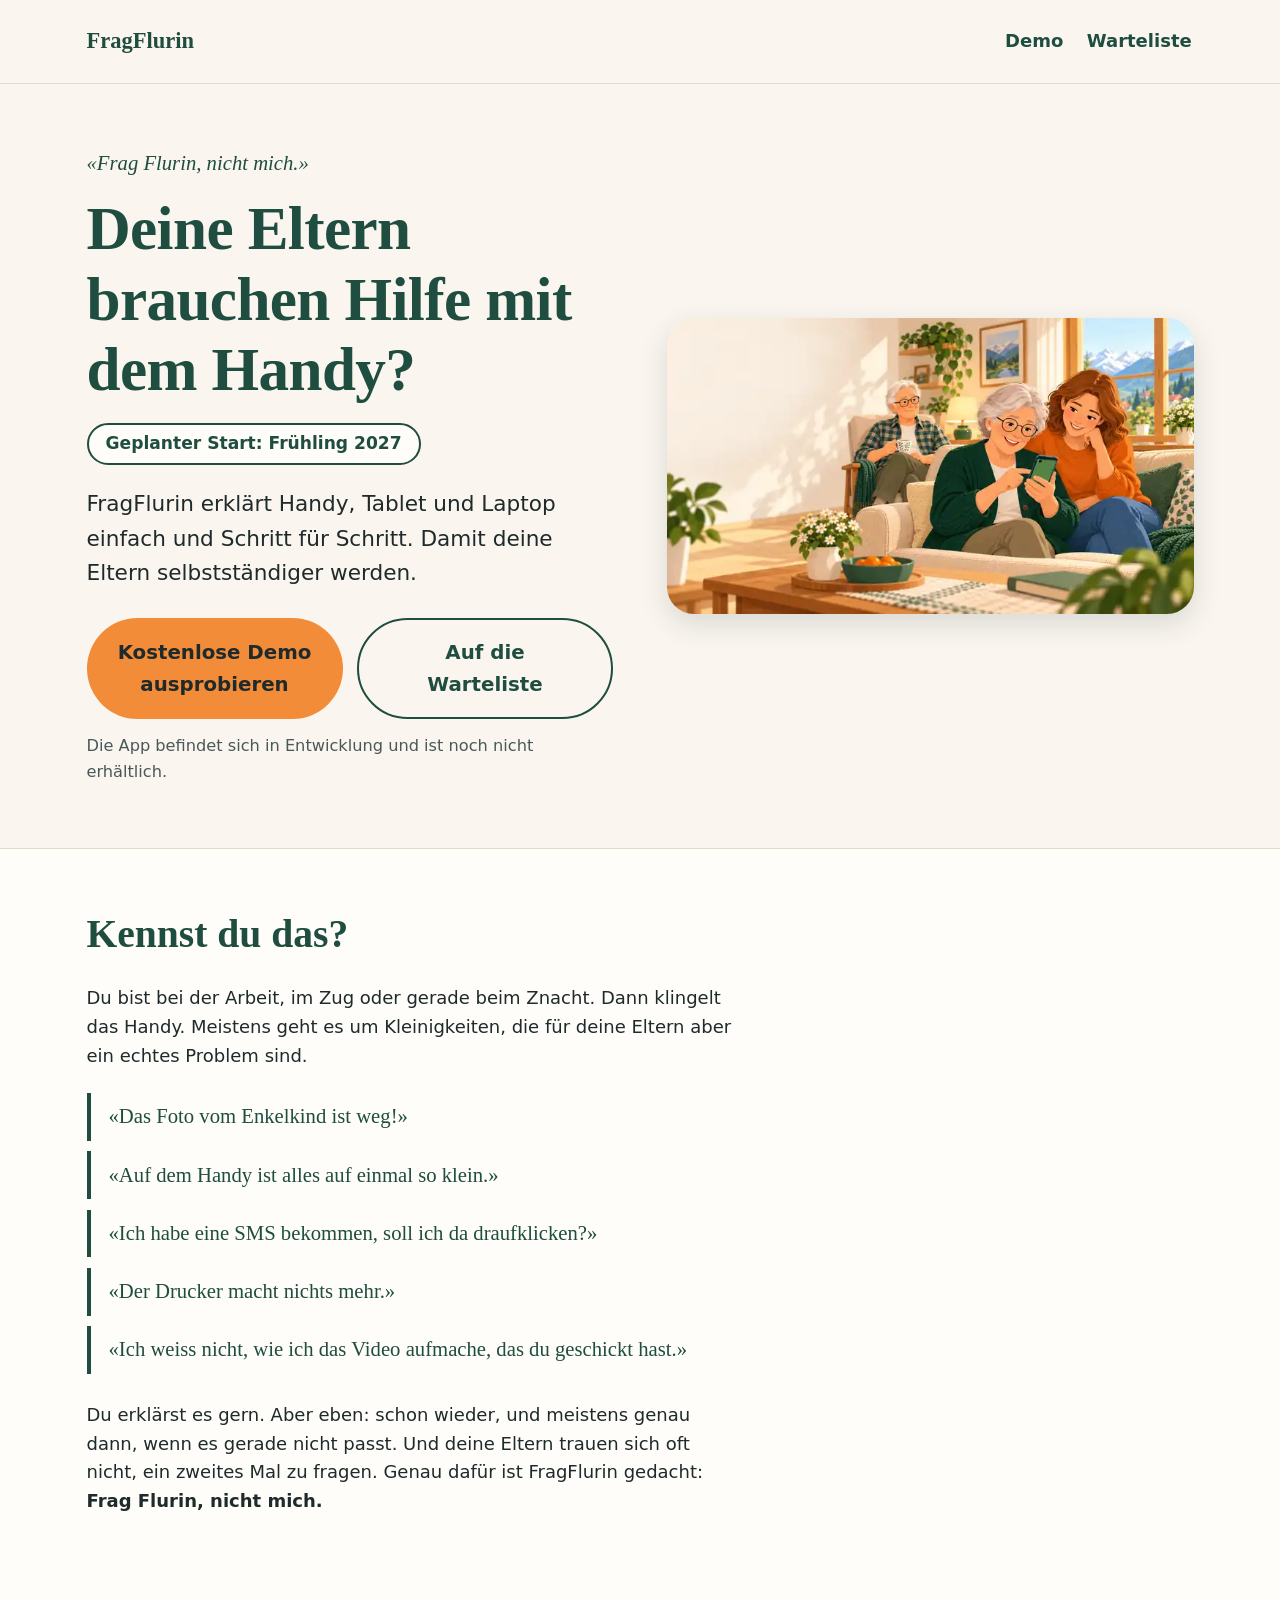
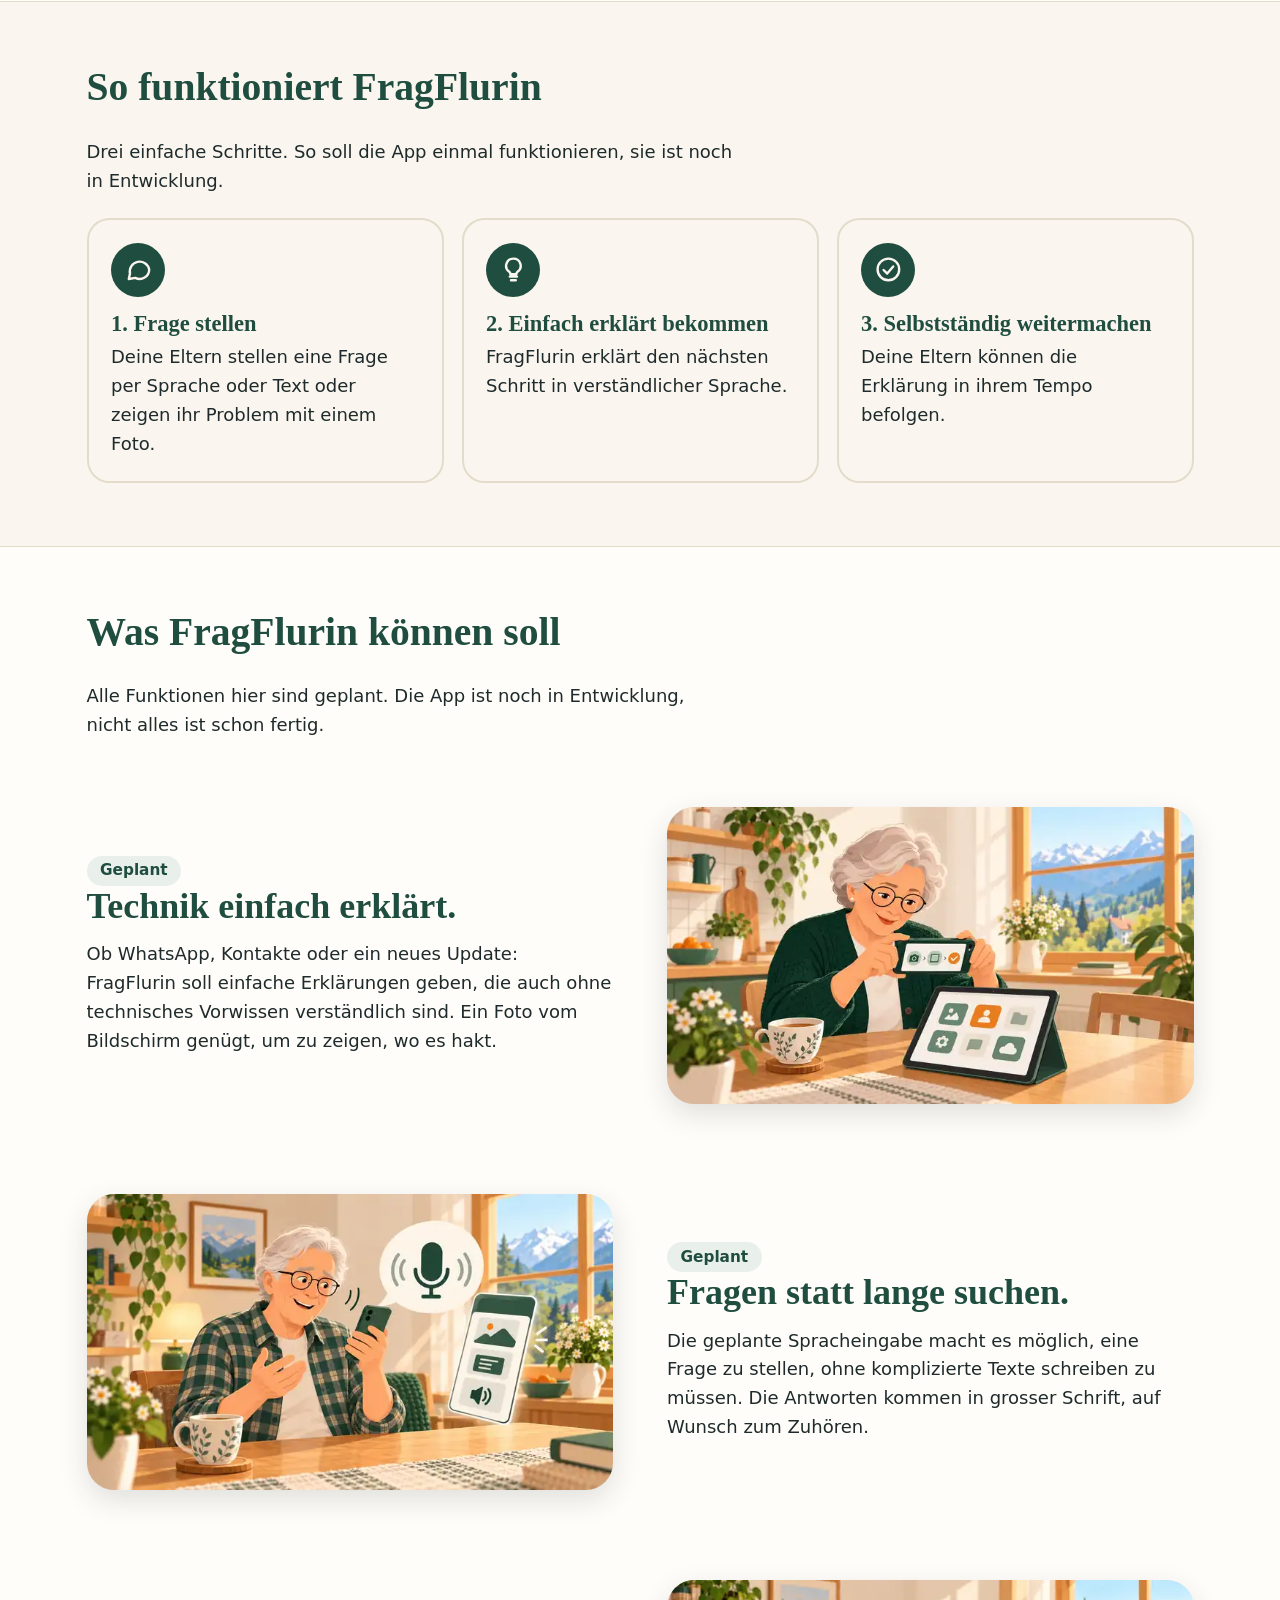
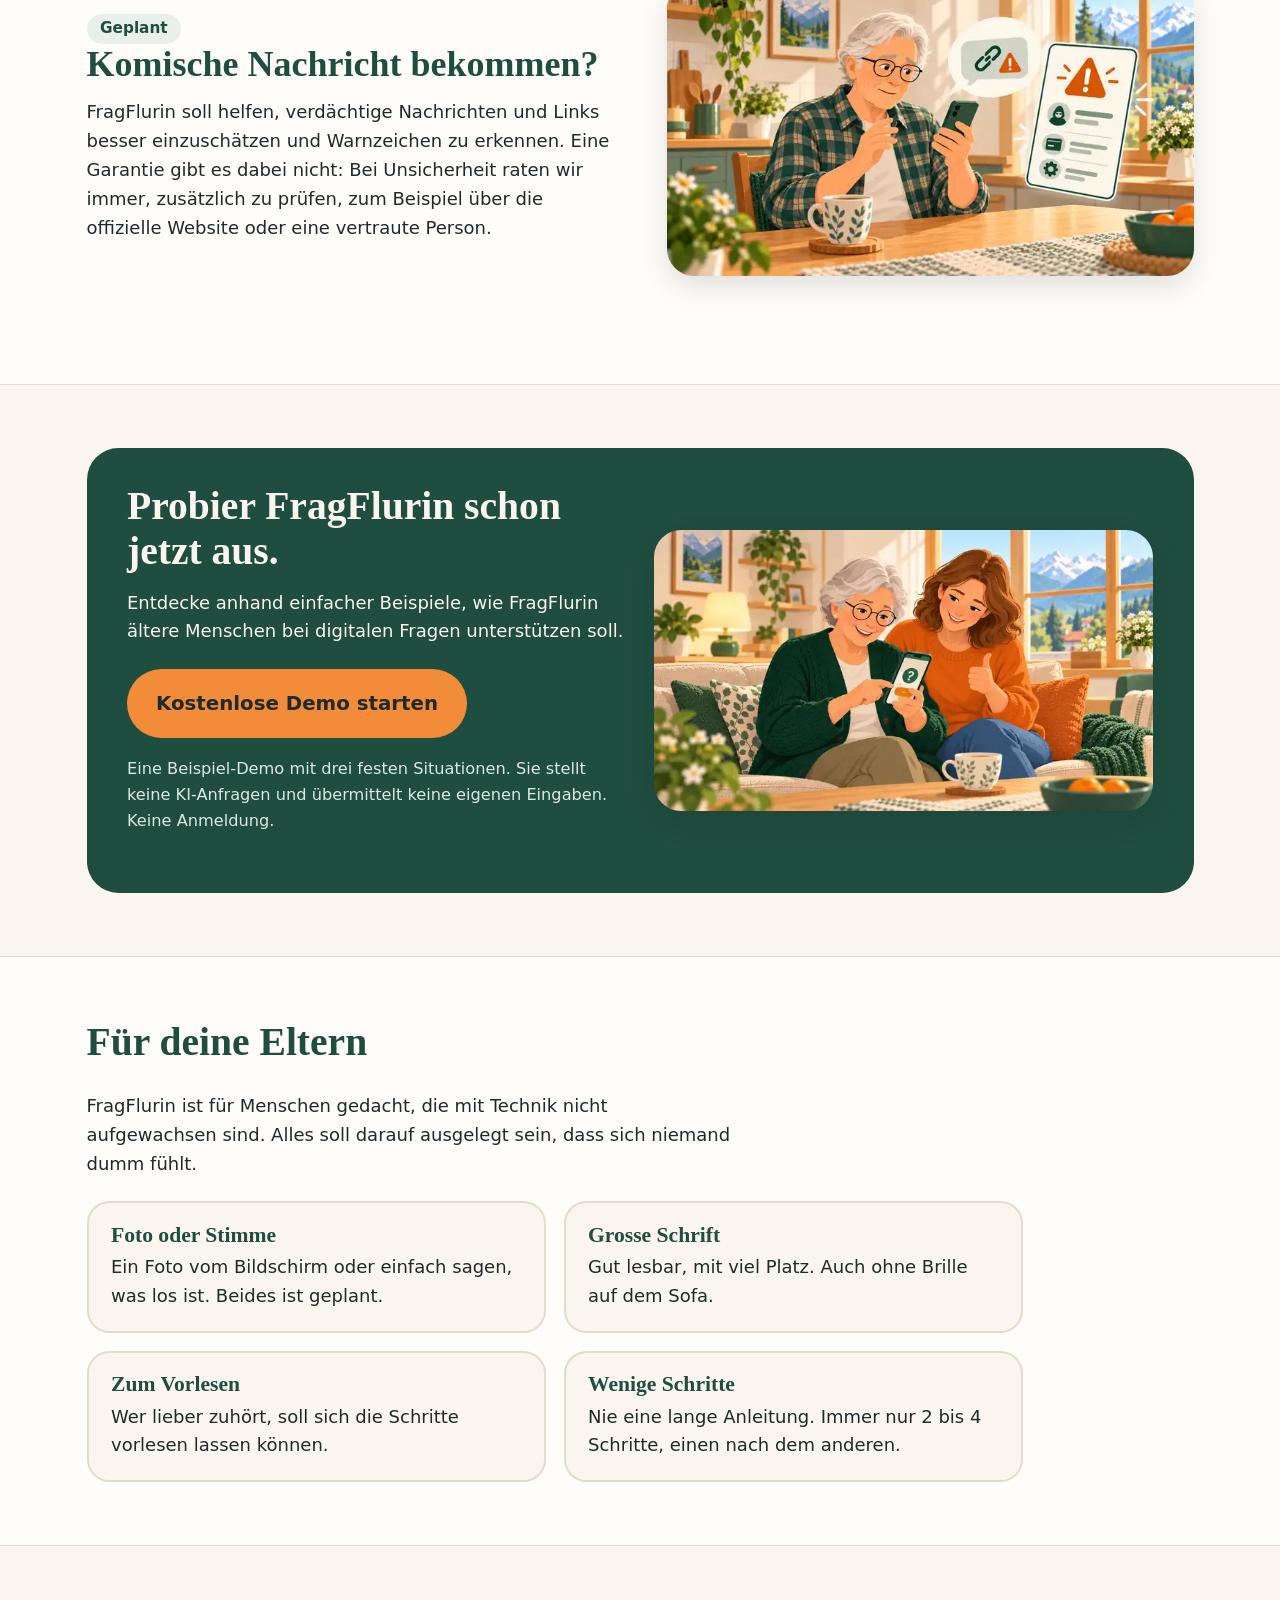
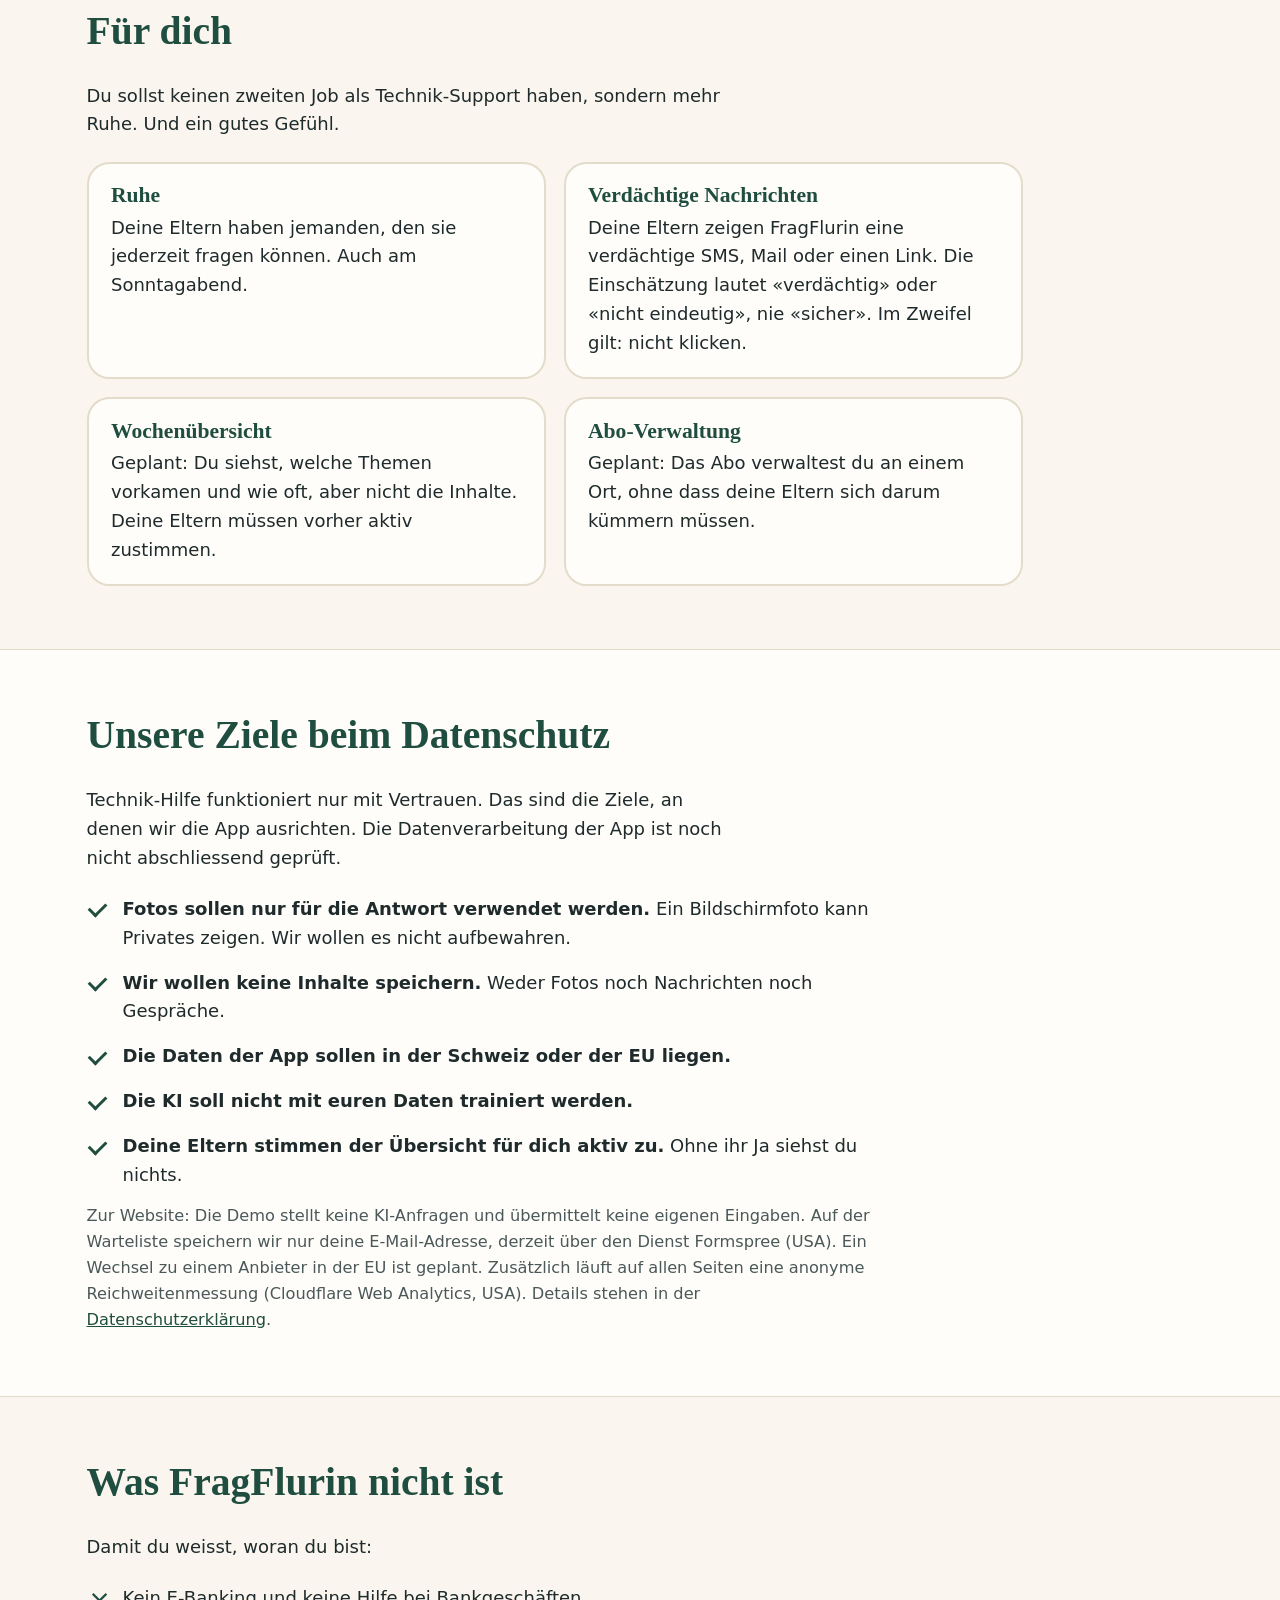
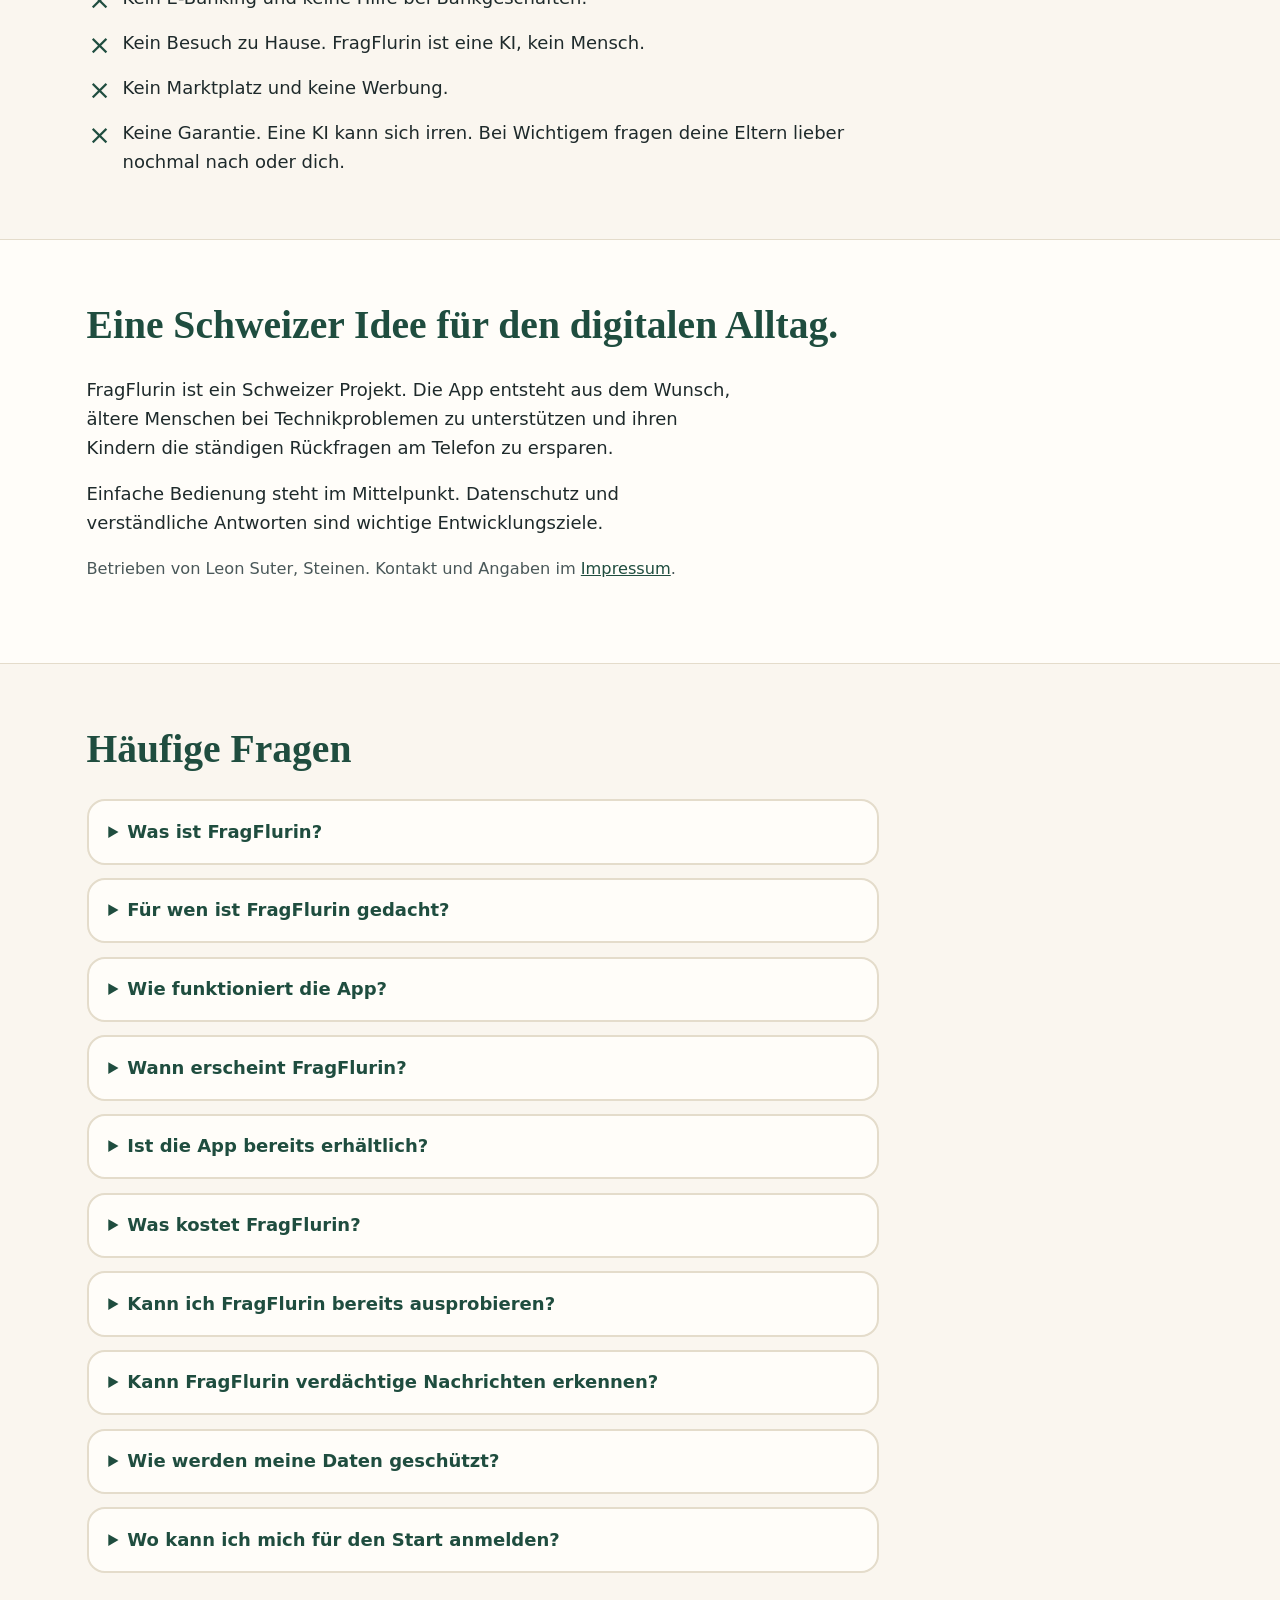
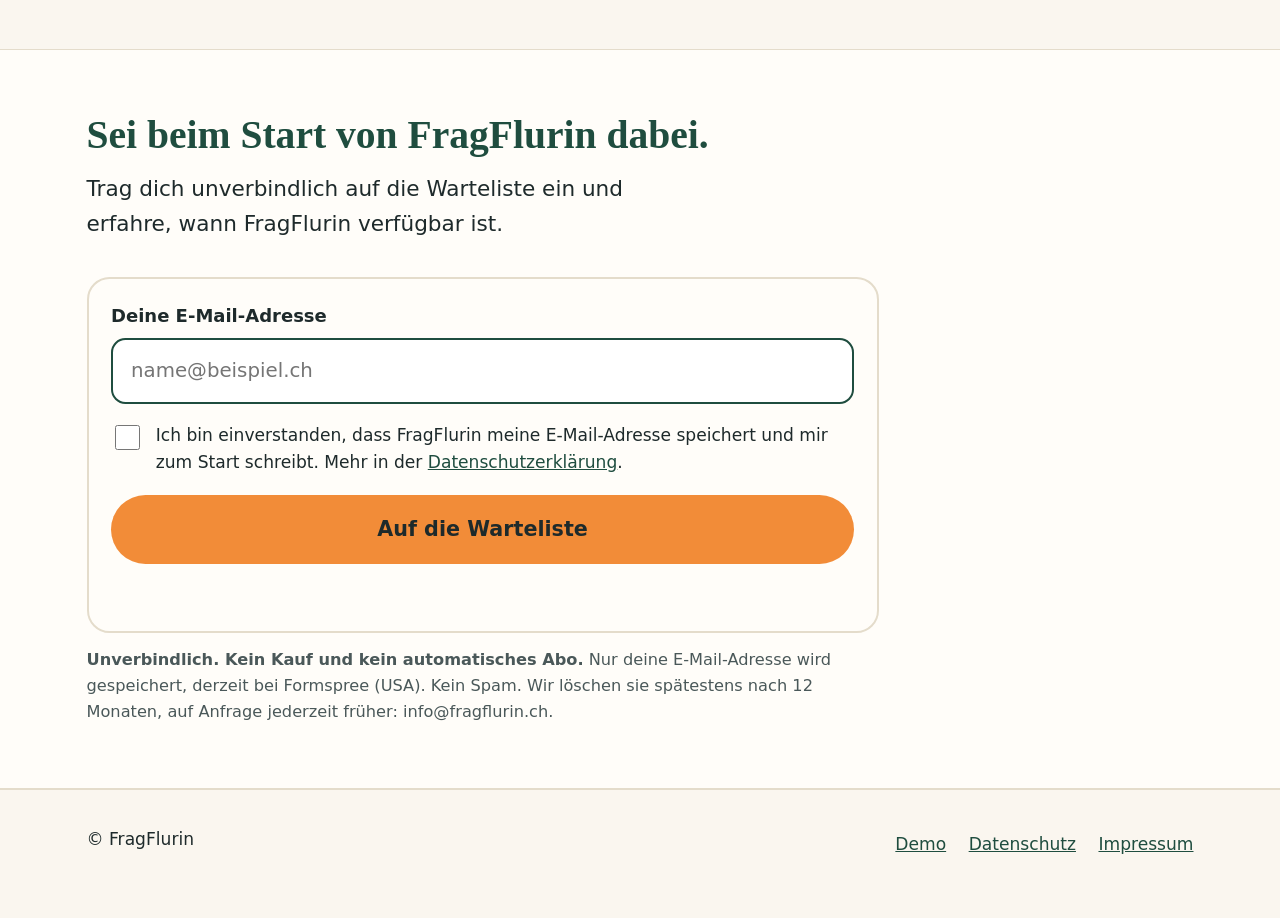
==== commit a481337c: "Datenschutz finalisieren: Speicherdauer 12 Monate, interne Hinweise entfernt Co-Authored-By: Claude " ====
--- a/index.html
+++ b/index.html
@@ -164,7 +164,7 @@
       <li><strong>Die KI soll nicht mit euren Daten trainiert werden.</strong></li>
       <li><strong>Deine Eltern stimmen der Übersicht für dich aktiv zu.</strong> Ohne ihr Ja siehst du nichts.</li>
     </ul>
-    <p class="klein">Zur Website: Die Demo stellt keine KI-Anfragen und übermittelt keine eigenen Eingaben. Auf der Warteliste speichern wir nur deine E-Mail-Adresse, derzeit über den Dienst Formspree (USA). Ein Wechsel zu einem Anbieter in der EU ist geplant. Zusätzlich läuft auf allen Seiten eine anonyme Reichweitenmessung (Cloudflare Web Analytics, USA). Details stehen in der <a href="datenschutz.html">Datenschutzerklärung</a> (Entwurf).</p>
+    <p class="klein">Zur Website: Die Demo stellt keine KI-Anfragen und übermittelt keine eigenen Eingaben. Auf der Warteliste speichern wir nur deine E-Mail-Adresse, derzeit über den Dienst Formspree (USA). Ein Wechsel zu einem Anbieter in der EU ist geplant. Zusätzlich läuft auf allen Seiten eine anonyme Reichweitenmessung (Cloudflare Web Analytics, USA). Details stehen in der <a href="datenschutz.html">Datenschutzerklärung</a>.</p>
   </div></section>
 
   <section><div class="wrap">
@@ -210,8 +210,9 @@
           <span>Ich bin einverstanden, dass FragFlurin meine E-Mail-Adresse speichert und mir zum Start schreibt. Mehr in der <a href="datenschutz.html">Datenschutzerklärung</a>.</span></label>
         <button type="submit">Auf die Warteliste</button>
         <p class="meldung" id="meldung1" role="status" aria-live="polite"></p>
+        <noscript><p class="meldung fehler">Zum Eintragen muss JavaScript aktiviert sein. Ohne JavaScript wird nichts gespeichert. Schreib uns sonst an info@fragflurin.ch.</p></noscript>
       </form>
-    <p class="klein"><strong>Unverbindlich. Kein Kauf und kein automatisches Abo.</strong> Nur deine E-Mail-Adresse wird gespeichert, derzeit bei Formspree (USA). Kein Spam. Löschung jederzeit auf Anfrage an info@fragflurin.ch.</p>
+    <p class="klein"><strong>Unverbindlich. Kein Kauf und kein automatisches Abo.</strong> Nur deine E-Mail-Adresse wird gespeichert, derzeit bei Formspree (USA). Kein Spam. Wir löschen sie spätestens nach 12 Monaten, auf Anfrage jederzeit früher: info@fragflurin.ch.</p>
   </div></section>
 </main>
 <footer><div class="wrap"><span>© FragFlurin</span><nav aria-label="Rechtliches"><a href="/demo">Demo</a><a href="datenschutz.html">Datenschutz</a><a href="impressum.html">Impressum</a></nav></div></footer>
--- a/style.css
+++ b/style.css
@@ -156,3 +156,5 @@
 .wrap.text{max-width:40rem}
 .zitate,.versprechen,details,form.warteliste,.demo-ende,.telefon,.szenarien,.hinweis,.klein{max-width:44rem}
 .karten{max-width:52rem}
+
+@media (max-width:360px){.kopf .wrap{flex-wrap:wrap;gap:.25rem 1rem}.kopf nav{gap:.9rem}}
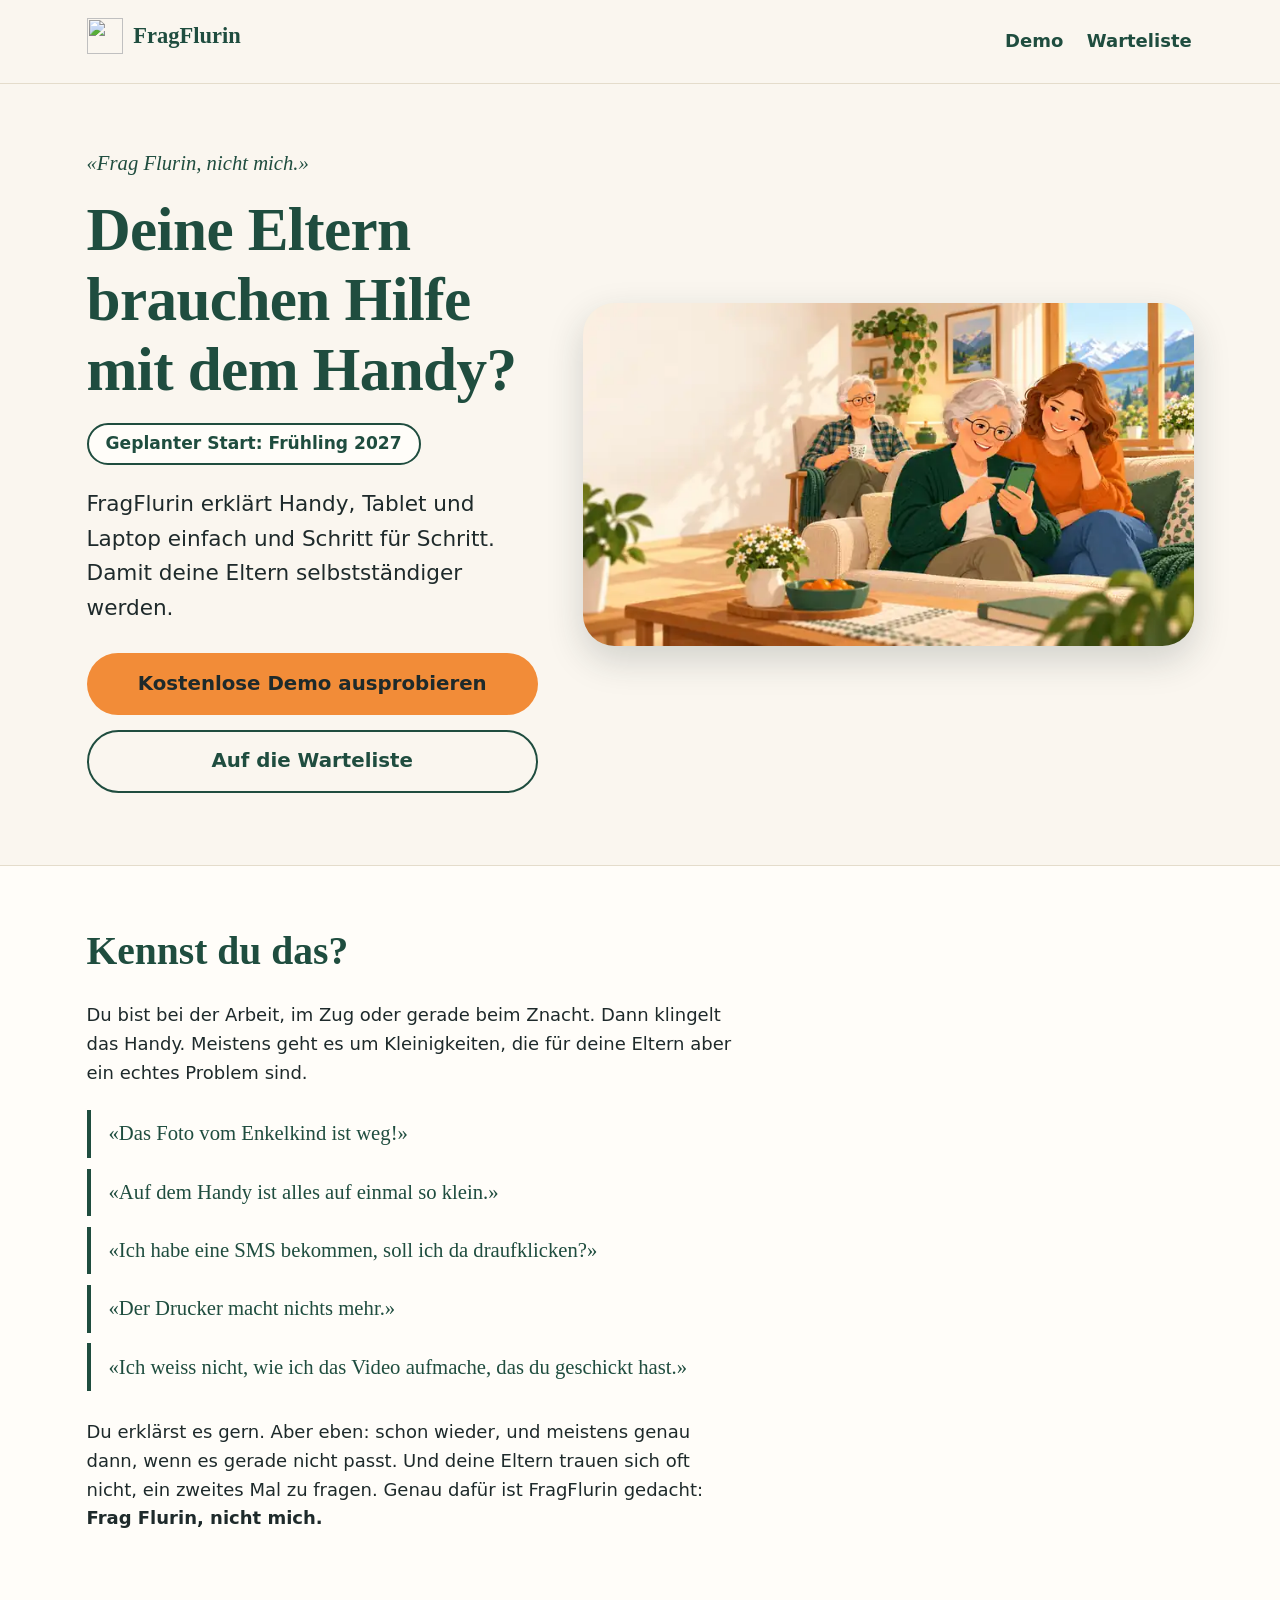
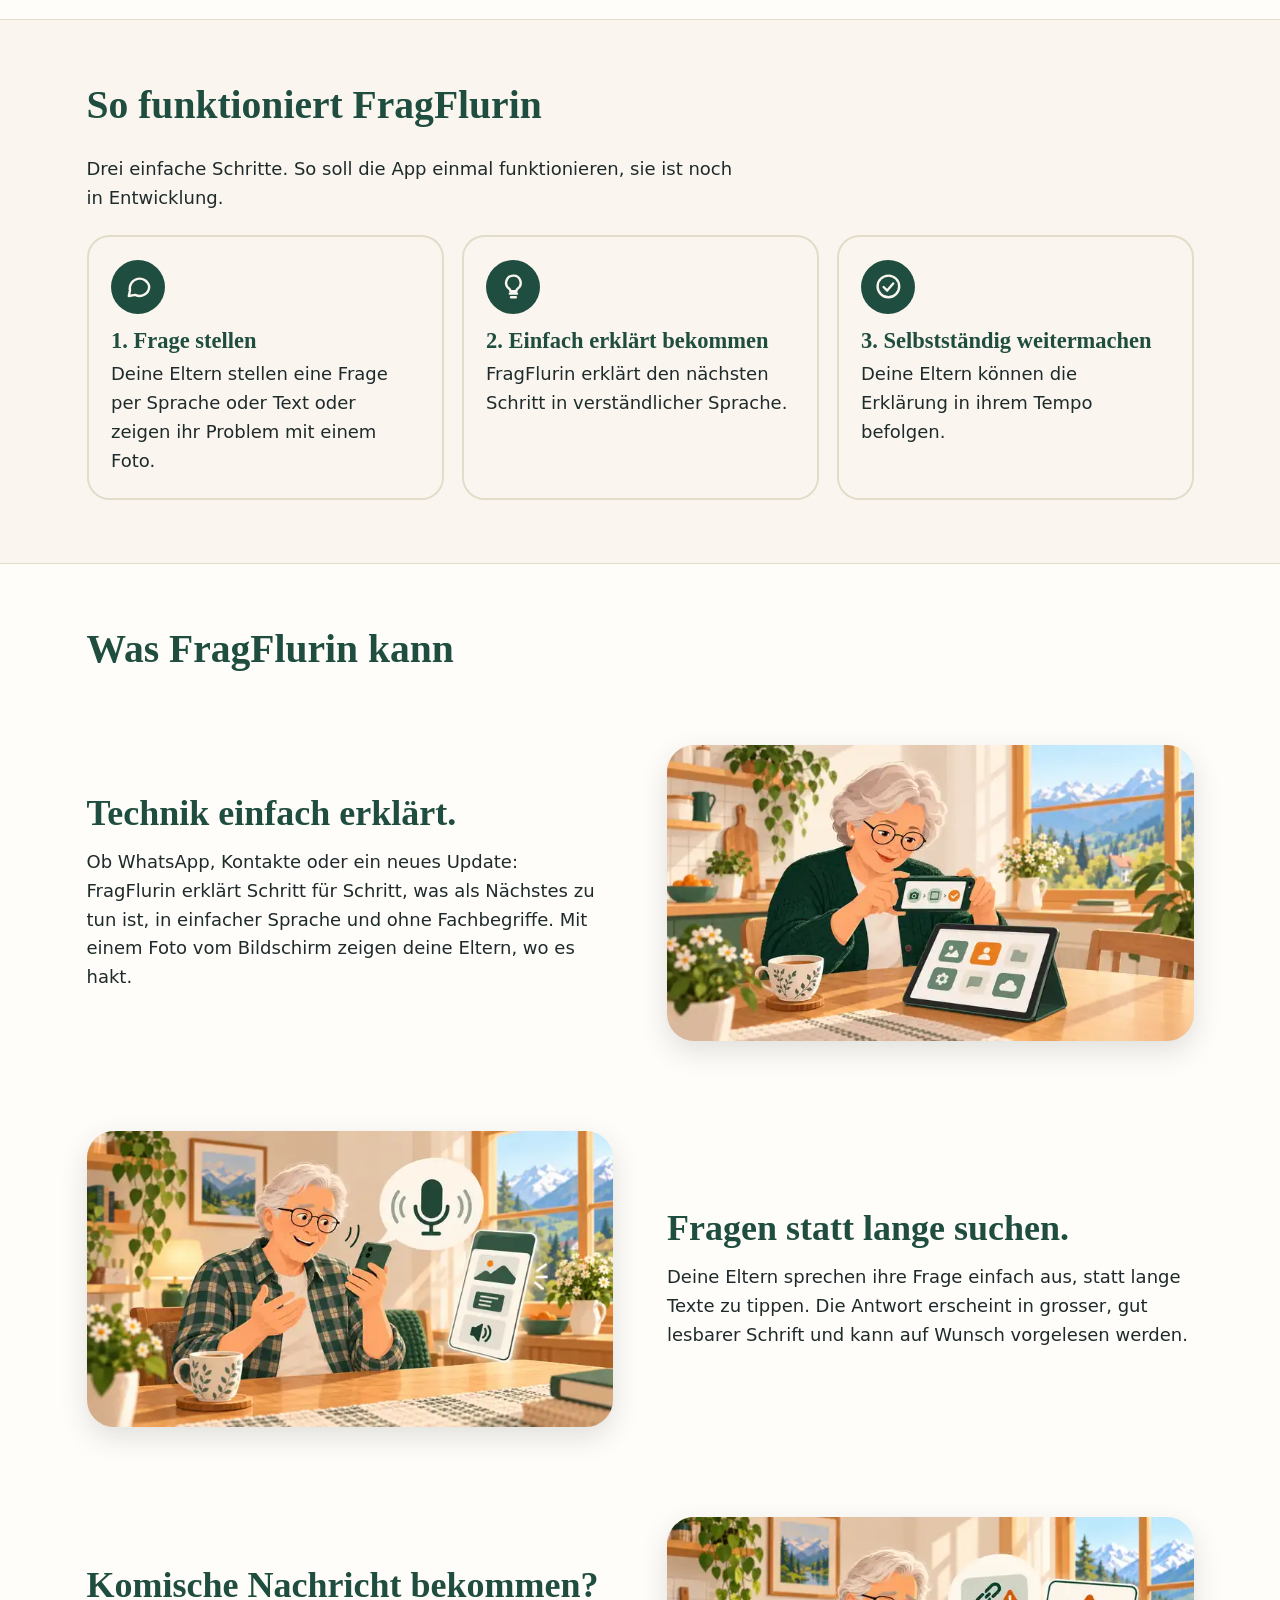
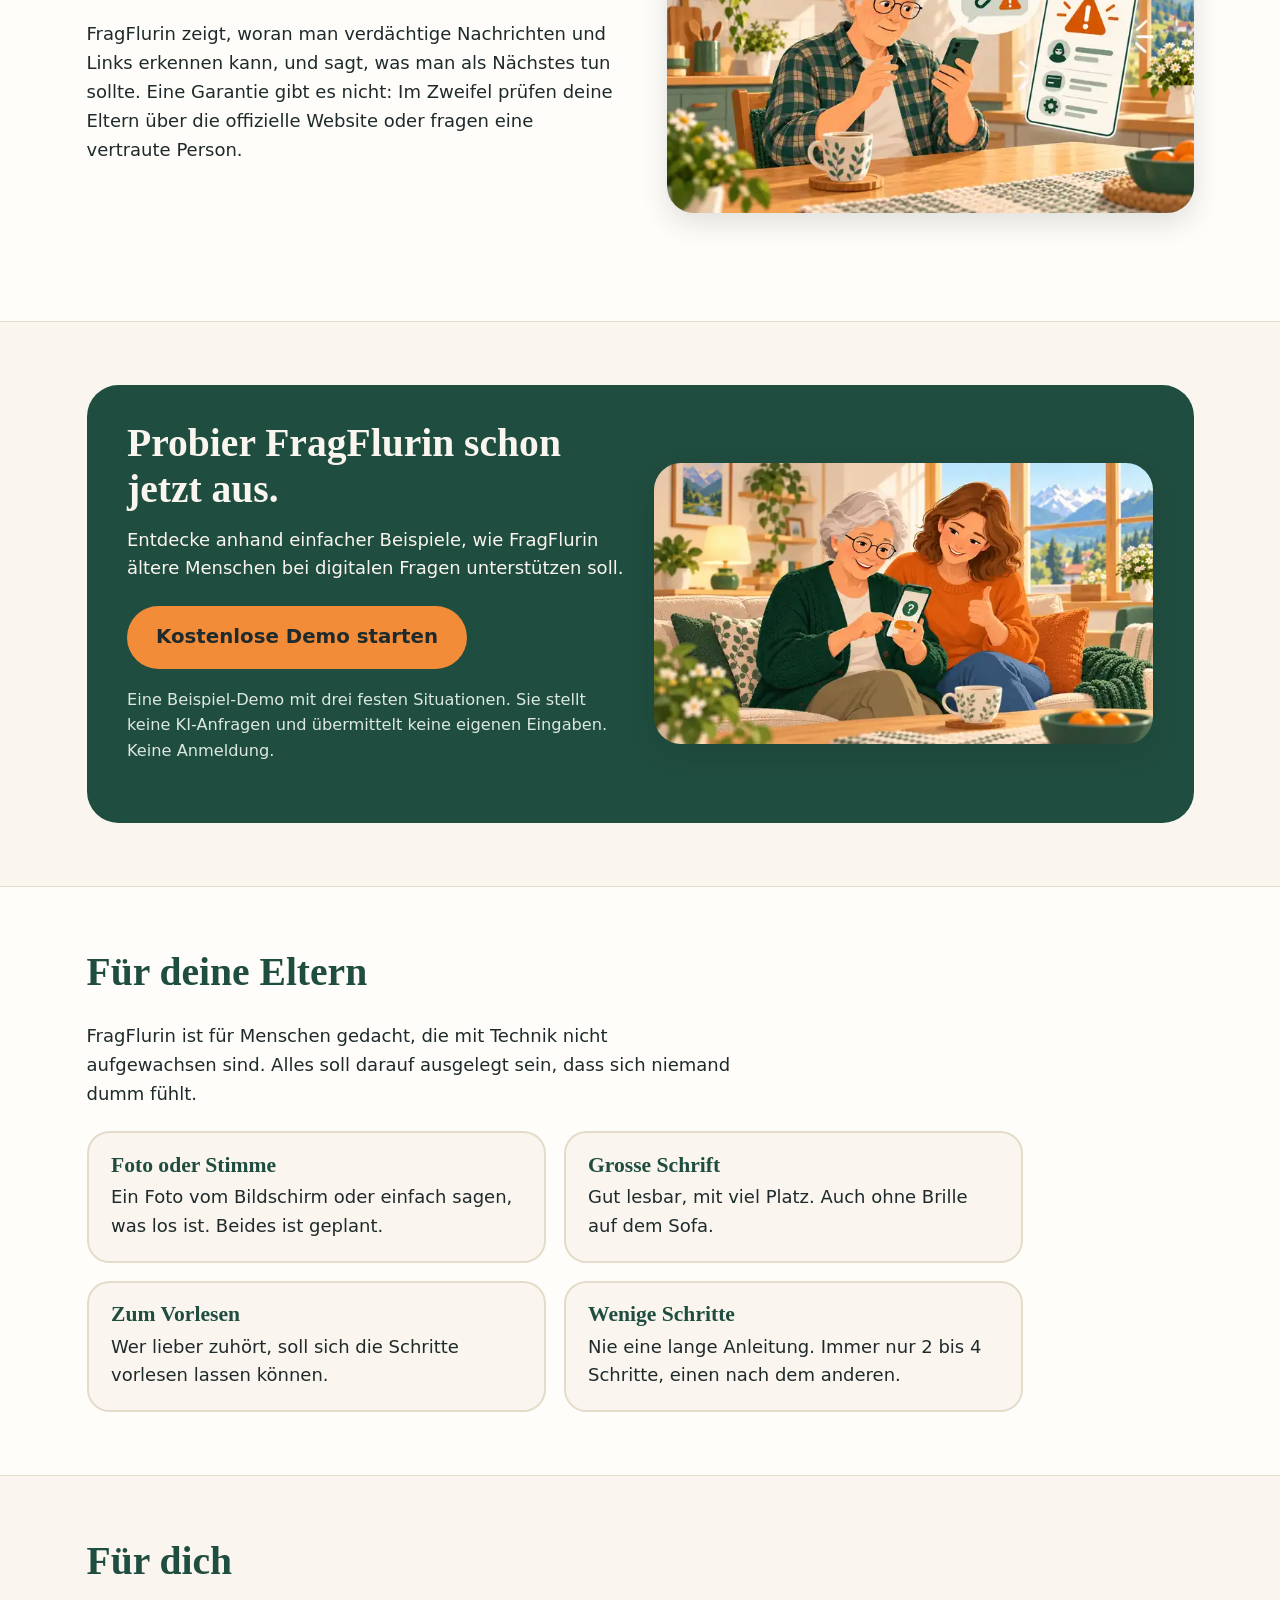
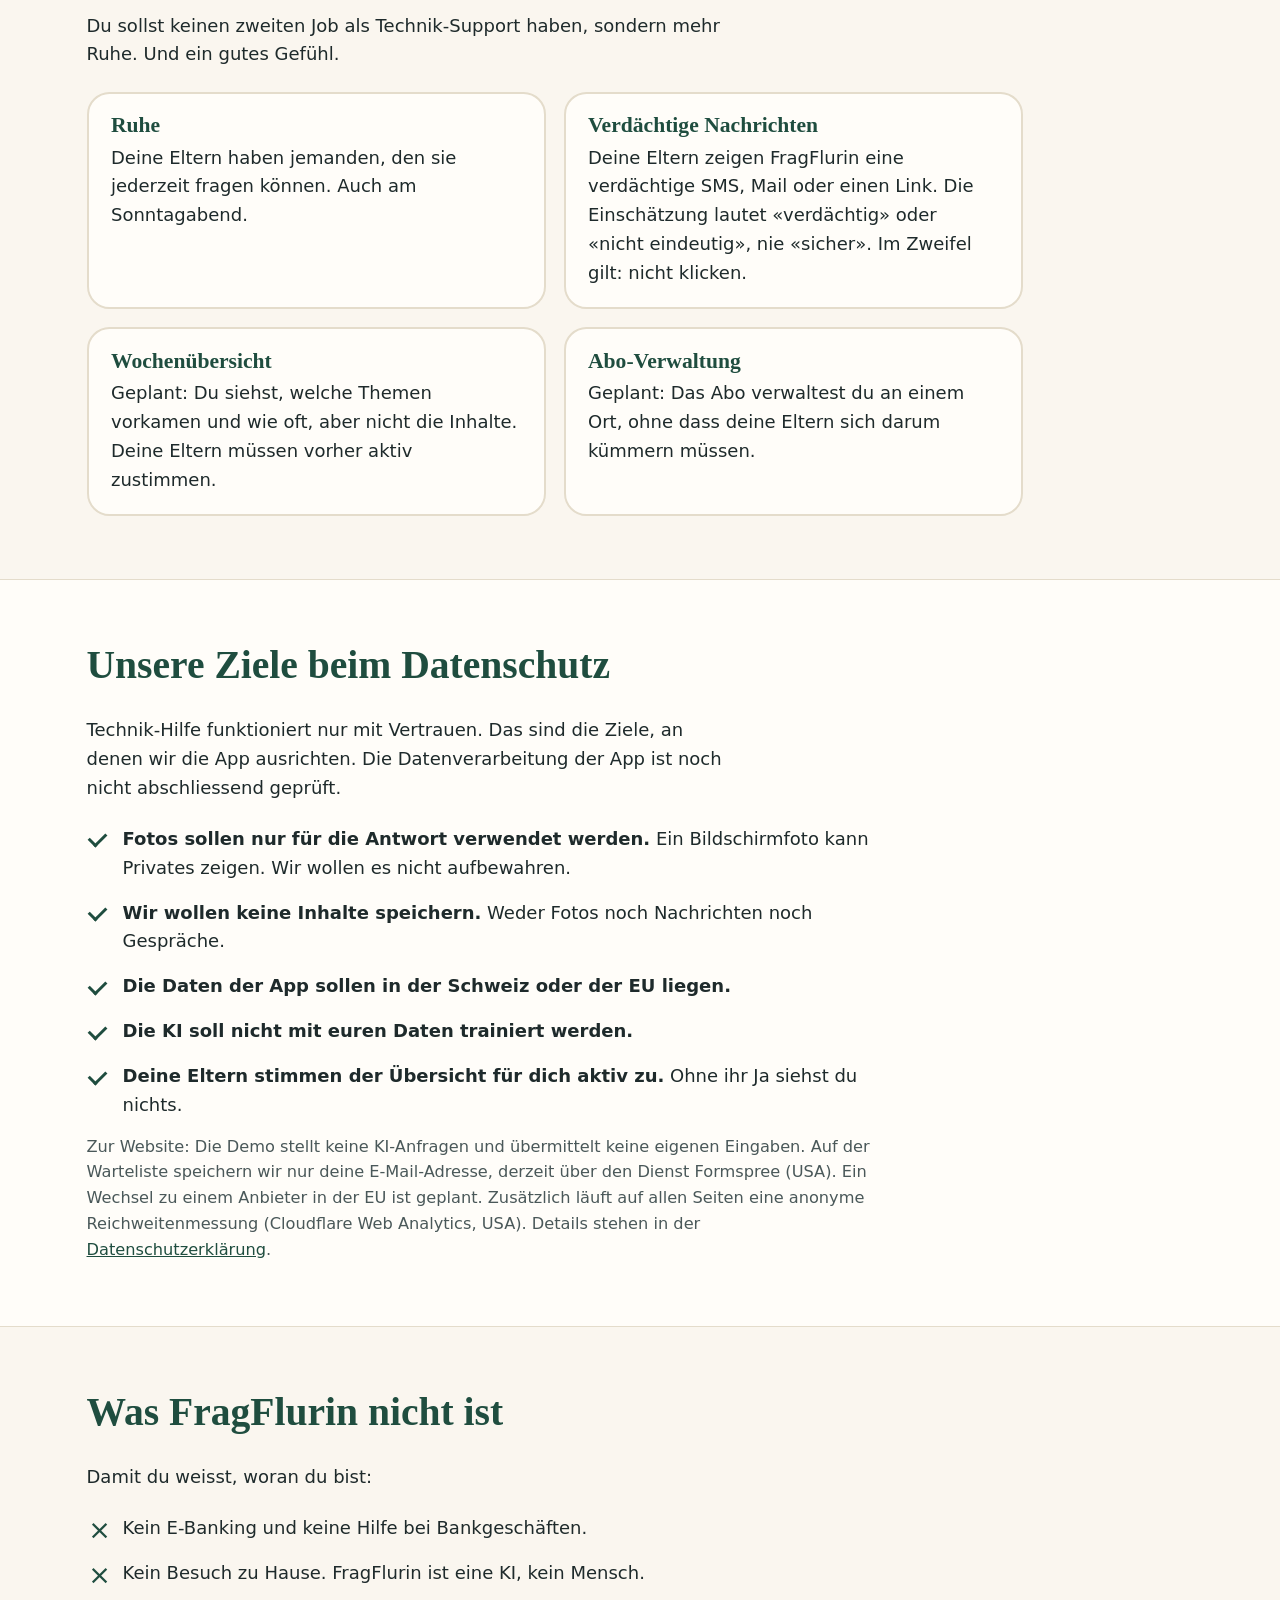
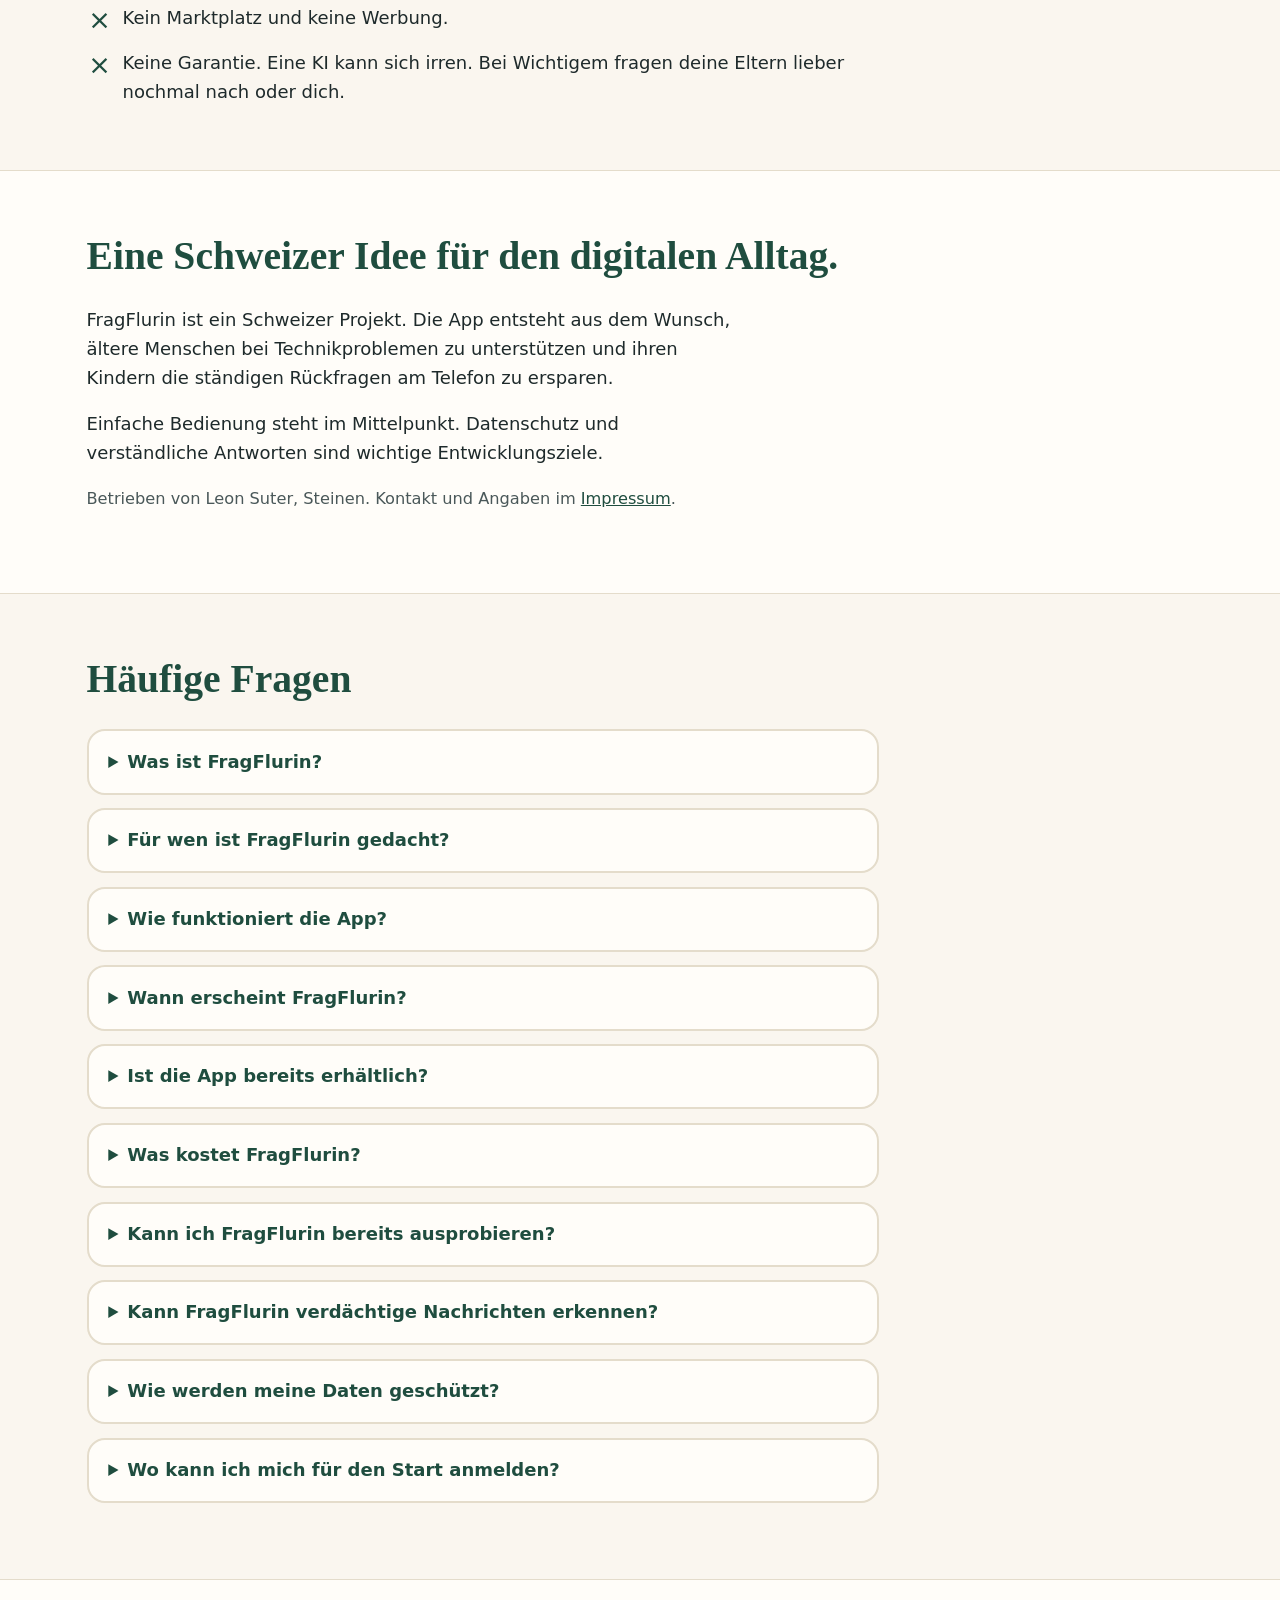
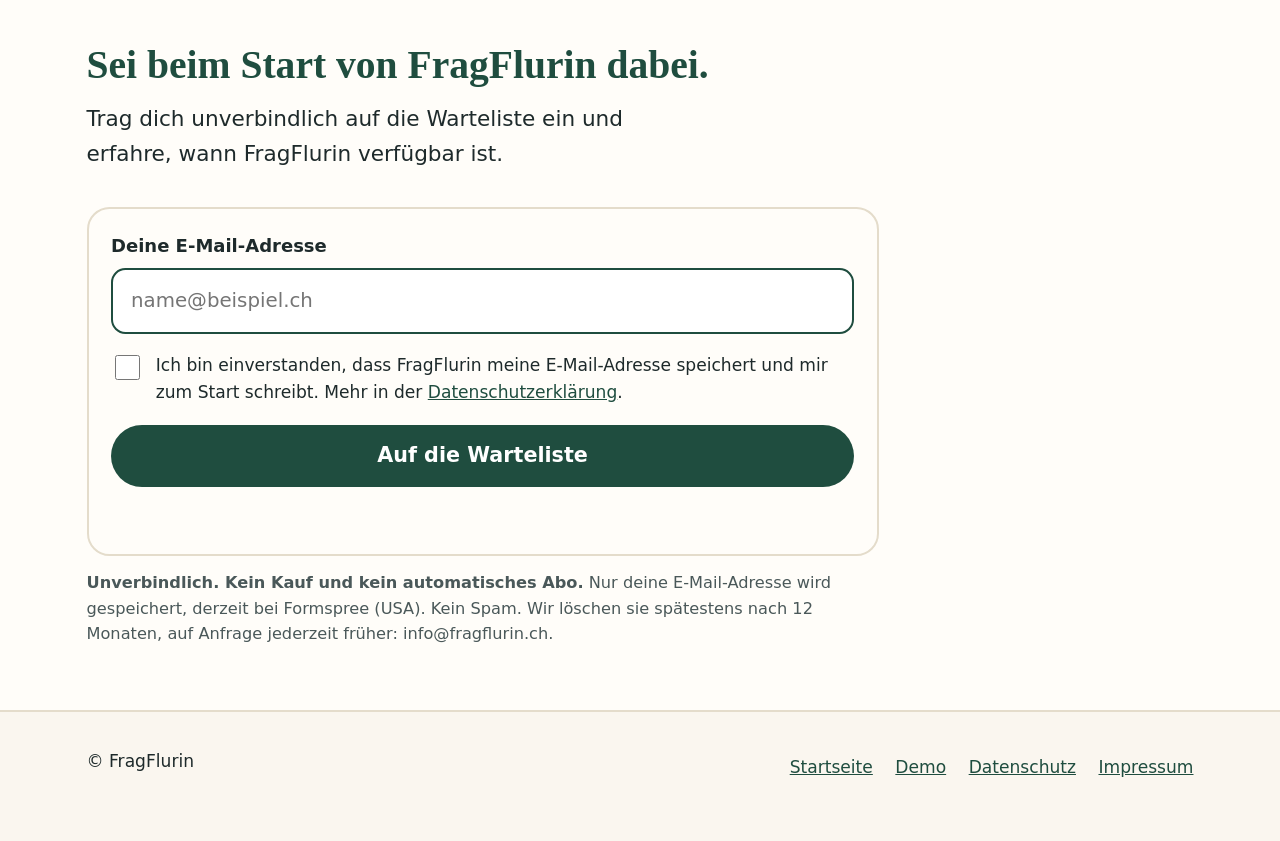
==== commit 314c9b67: "Website-Optimierung: Hero, Funktionen, Demo mit iPhone/Android, einheitliche Kopf- und Fusszeile mit" ====
--- a/index.html
+++ b/index.html
@@ -25,8 +25,8 @@
 <body>
 <a class="skip" href="#inhalt">Zum Inhalt springen</a>
 <header class="kopf"><div class="wrap breit">
-  <p class="marke"><a href="/">FragFlurin</a></p>
-  <nav aria-label="Hauptnavigation"><a href="/demo">Demo</a><a href="#warteliste">Warteliste</a></nav>
+  <p class="marke"><a class="logo" href="/"><img src="/favicon.svg" width="32" height="32" alt=""><span>FragFlurin</span></a></p>
+  <nav aria-label="Hauptnavigation"><a href="/demo">Demo</a><a href="/#warteliste">Warteliste</a></nav>
 </div></header>
 <main id="inhalt">
 
@@ -40,7 +40,6 @@
         <a class="btn btn-primaer" href="/demo">Kostenlose Demo ausprobieren</a>
         <a class="btn btn-zweit" href="#warteliste">Auf die Warteliste</a>
       </div>
-      <p class="klein">Die App befindet sich in Entwicklung und ist noch nicht erhältlich.</p>
     </div>
     <div class="bild-spalte">
       <img class="bild" src="images/familie-hero.webp" width="720" height="405" fetchpriority="high" decoding="async" alt="Ruth sitzt zufrieden auf dem Sofa und bedient ihr Smartphone selbstständig. Lea schaut ihr freundlich über die Schulter, Hans sitzt mit einer Tasse Kaffee im Hintergrund.">
@@ -83,14 +82,12 @@
   </div></section>
 
   <section id="funktionen" class="hell"><div class="wrap breit">
-    <h2>Was FragFlurin können soll</h2>
-    <p class="intro">Alle Funktionen hier sind geplant. Die App ist noch in Entwicklung, nicht alles ist schon fertig.</p>
+    <h2>Was FragFlurin kann</h2>
 
     <div class="funktion zwei">
       <div class="text-spalte">
-        <p class="status">Geplant</p>
         <h3>Technik einfach erklärt.</h3>
-        <p>Ob WhatsApp, Kontakte oder ein neues Update: FragFlurin soll einfache Erklärungen geben, die auch ohne technisches Vorwissen verständlich sind. Ein Foto vom Bildschirm genügt, um zu zeigen, wo es hakt.</p>
+        <p>Ob WhatsApp, Kontakte oder ein neues Update: FragFlurin erklärt Schritt für Schritt, was als Nächstes zu tun ist, in einfacher Sprache und ohne Fachbegriffe. Mit einem Foto vom Bildschirm zeigen deine Eltern, wo es hakt.</p>
       </div>
       <div class="bild-spalte">
         <img class="bild" src="images/foto-vom-bildschirm.webp" width="720" height="405" loading="lazy" decoding="async" alt="Ruth sitzt an einem Tisch und fotografiert mit ihrem Smartphone ein Tablet, bei dem sie Hilfe braucht. Auf dem Smartphone erscheint eine einfache Hilfekarte.">
@@ -99,9 +96,8 @@
 
     <div class="funktion zwei umgekehrt">
       <div class="text-spalte">
-        <p class="status">Geplant</p>
         <h3>Fragen statt lange suchen.</h3>
-        <p>Die geplante Spracheingabe macht es möglich, eine Frage zu stellen, ohne komplizierte Texte schreiben zu müssen. Die Antworten kommen in grosser Schrift, auf Wunsch zum Zuhören.</p>
+        <p>Deine Eltern sprechen ihre Frage einfach aus, statt lange Texte zu tippen. Die Antwort erscheint in grosser, gut lesbarer Schrift und kann auf Wunsch vorgelesen werden.</p>
       </div>
       <div class="bild-spalte">
         <img class="bild" src="images/sprache.webp" width="720" height="405" loading="lazy" decoding="async" alt="Hans sitzt entspannt an einem Tisch und spricht in sein Smartphone. Eine Sprechblase mit Mikrofon und feine Schallwellen zeigen die Spracheingabe.">
@@ -110,9 +106,8 @@
 
     <div class="funktion zwei">
       <div class="text-spalte">
-        <p class="status">Geplant</p>
         <h3>Komische Nachricht bekommen?</h3>
-        <p>FragFlurin soll helfen, verdächtige Nachrichten und Links besser einzuschätzen und Warnzeichen zu erkennen. Eine Garantie gibt es dabei nicht: Bei Unsicherheit raten wir immer, zusätzlich zu prüfen, zum Beispiel über die offizielle Website oder eine vertraute Person.</p>
+        <p>FragFlurin zeigt, woran man verdächtige Nachrichten und Links erkennen kann, und sagt, was man als Nächstes tun sollte. Eine Garantie gibt es nicht: Im Zweifel prüfen deine Eltern über die offizielle Website oder fragen eine vertraute Person.</p>
       </div>
       <div class="bild-spalte">
         <img class="bild" src="images/verdaechtige-nachricht.webp" width="720" height="405" loading="lazy" decoding="async" alt="Hans betrachtet vorsichtig eine verdächtige SMS auf seinem Smartphone. Eine Warnkarte zeigt, dass die Nachricht auffällig sein könnte.">
@@ -215,7 +210,7 @@
     <p class="klein"><strong>Unverbindlich. Kein Kauf und kein automatisches Abo.</strong> Nur deine E-Mail-Adresse wird gespeichert, derzeit bei Formspree (USA). Kein Spam. Wir löschen sie spätestens nach 12 Monaten, auf Anfrage jederzeit früher: info@fragflurin.ch.</p>
   </div></section>
 </main>
-<footer><div class="wrap"><span>© FragFlurin</span><nav aria-label="Rechtliches"><a href="/demo">Demo</a><a href="datenschutz.html">Datenschutz</a><a href="impressum.html">Impressum</a></nav></div></footer>
+<footer><div class="wrap"><span>© FragFlurin</span><nav aria-label="Rechtliches"><a href="/">Startseite</a><a href="/demo">Demo</a><a href="/datenschutz.html">Datenschutz</a><a href="/impressum.html">Impressum</a></nav></div></footer>
 <script src="script.js"></script>
 <!-- Cloudflare Web Analytics --><script type='module' src='https://static.cloudflareinsights.com/beacon.min.js' data-cf-beacon='{"token": "d68b5fda22a94a58b556793110dfaead"}'></script><!-- End Cloudflare Web Analytics -->
 </body></html>
--- a/style.css
+++ b/style.css
@@ -158,3 +158,28 @@
 .karten{max-width:52rem}
 
 @media (max-width:360px){.kopf .wrap{flex-wrap:wrap;gap:.25rem 1rem}.kopf nav{gap:.9rem}}
+
+/* ===== Optimierung Oktober 2026 ===== */
+.btn{display:inline-flex;align-items:center;justify-content:center;min-height:3.4rem;line-height:1.25;text-align:center}
+.marke a.logo{display:inline-flex;align-items:center;gap:.6rem}
+.logo img{display:block;width:2rem;height:2rem;flex:none}
+.hero .bild{border-radius:1.75rem;box-shadow:0 14px 36px rgba(30,42,43,.18)}
+@media(max-width:55.99rem){.hero .bild-spalte{order:-1}.hero{padding-top:1.5rem}}
+@media(min-width:56rem){.hero .zwei{grid-template-columns:minmax(0,.85fr) minmax(0,1.15fr);gap:2.5rem}}
+form.warteliste button{display:flex;align-items:center;justify-content:center;min-height:3.4rem;line-height:1.25;background:var(--tanne);color:#fff}
+form.warteliste button:hover{background:#163A2F;filter:none}
+form.warteliste button:focus-visible{outline:3px solid var(--text);outline-offset:3px}
+form.warteliste button:disabled{background:#4A6B5F;color:#fff;opacity:1;cursor:wait}
+.geraete{display:flex;flex-wrap:wrap;align-items:center;gap:.6rem;margin:0 0 1.25rem}
+.geraete[hidden]{display:none}
+.geraete-titel{font-weight:700;color:var(--tanne);margin-right:.25rem}
+.geraet{width:auto;background:var(--weiss);color:var(--tanne);border:2px solid var(--tanne);padding:.55rem 1.3rem;font-size:1.05rem}
+.geraet:hover{filter:none;background:#fff}
+.geraet[aria-pressed=true]{background:var(--tanne);color:var(--creme)}
+.variante+.variante{margin-top:1.25rem}
+.variante h3{font-size:1.1rem;margin-bottom:.6rem}
+.js .variante h3{display:none}
+.js .variante[hidden]{display:none}
+@media(max-width:30rem){.kopf .wrap{gap:.6rem}.kopf nav{gap:.8rem}.kopf .marke{font-size:1.1rem}.marke a.logo{gap:.45rem}.logo img{width:1.75rem;height:1.75rem}.knoepfe .btn{flex:1 1 100%;padding-inline:1rem;font-size:1.05rem}}
+footer nav{flex-wrap:wrap;gap:.2rem 1.25rem}
+@media(max-width:30rem){.geraete-titel{flex:1 1 100%}}
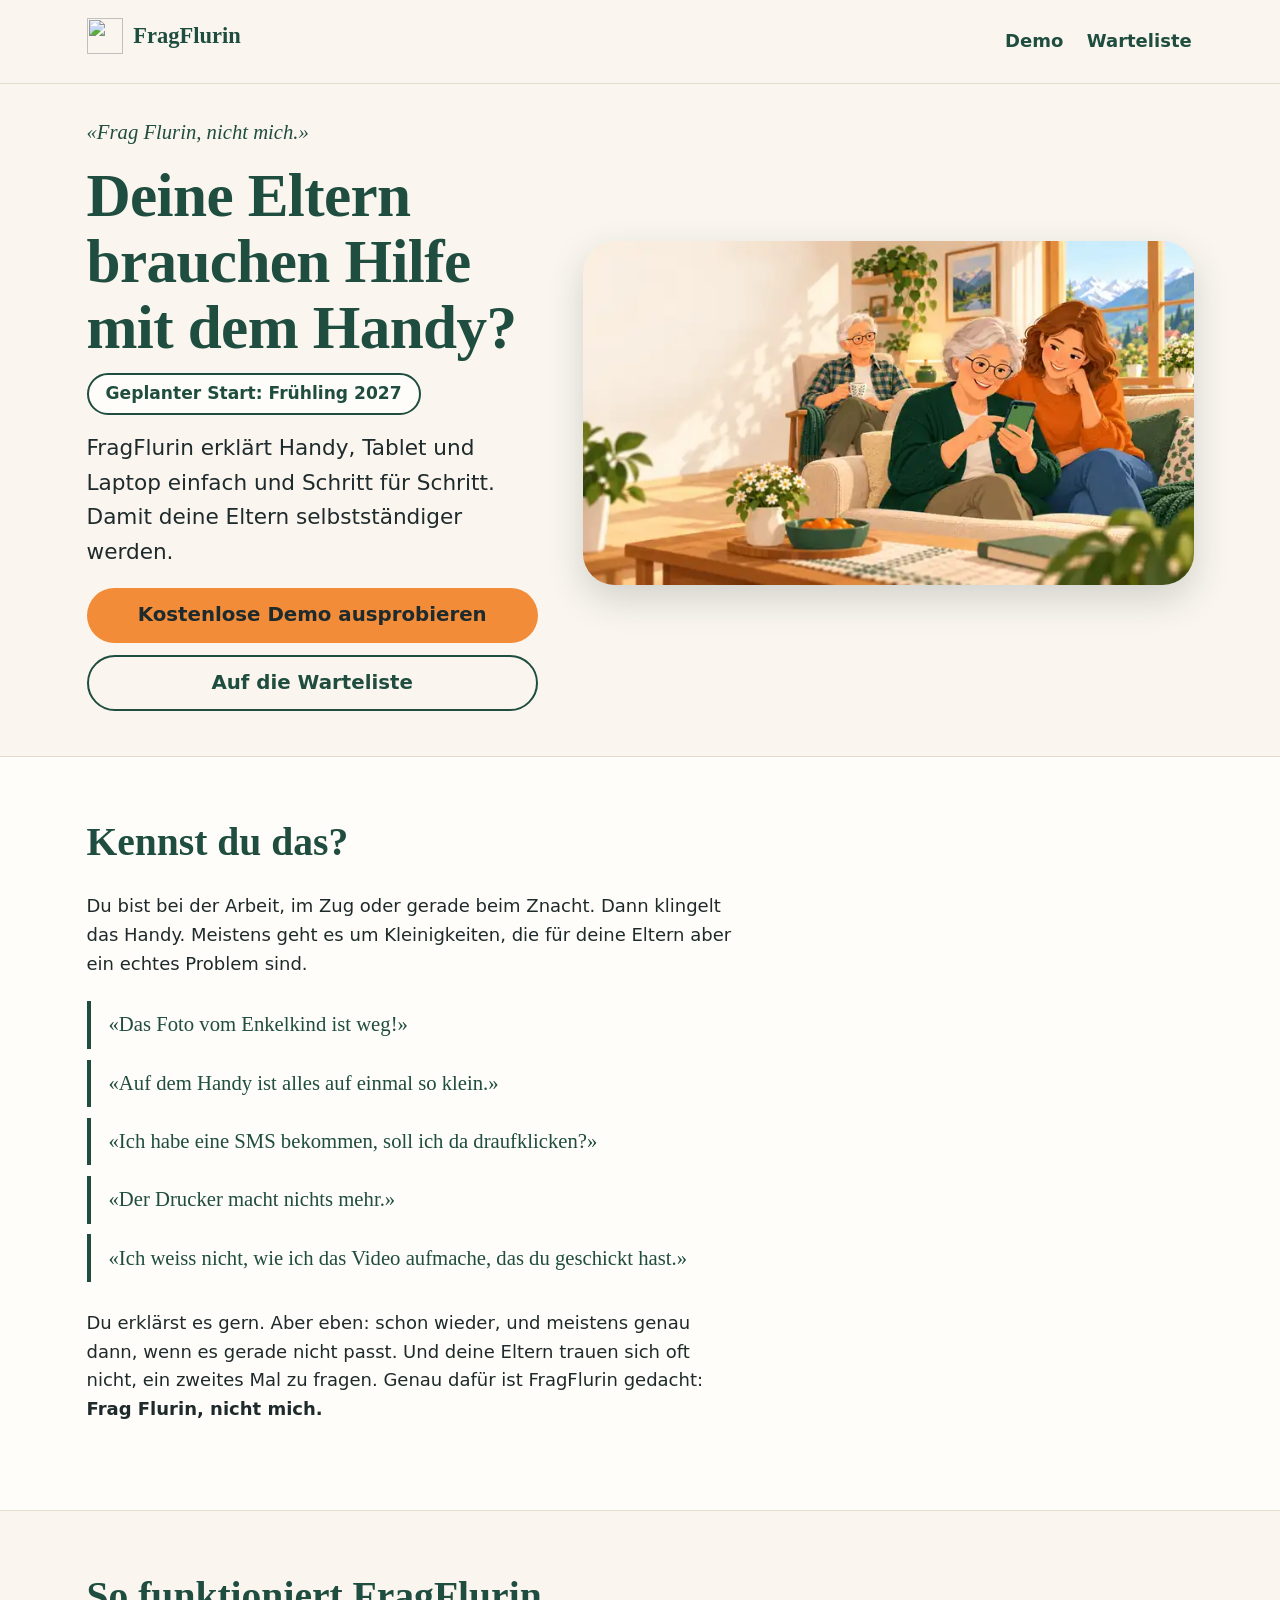
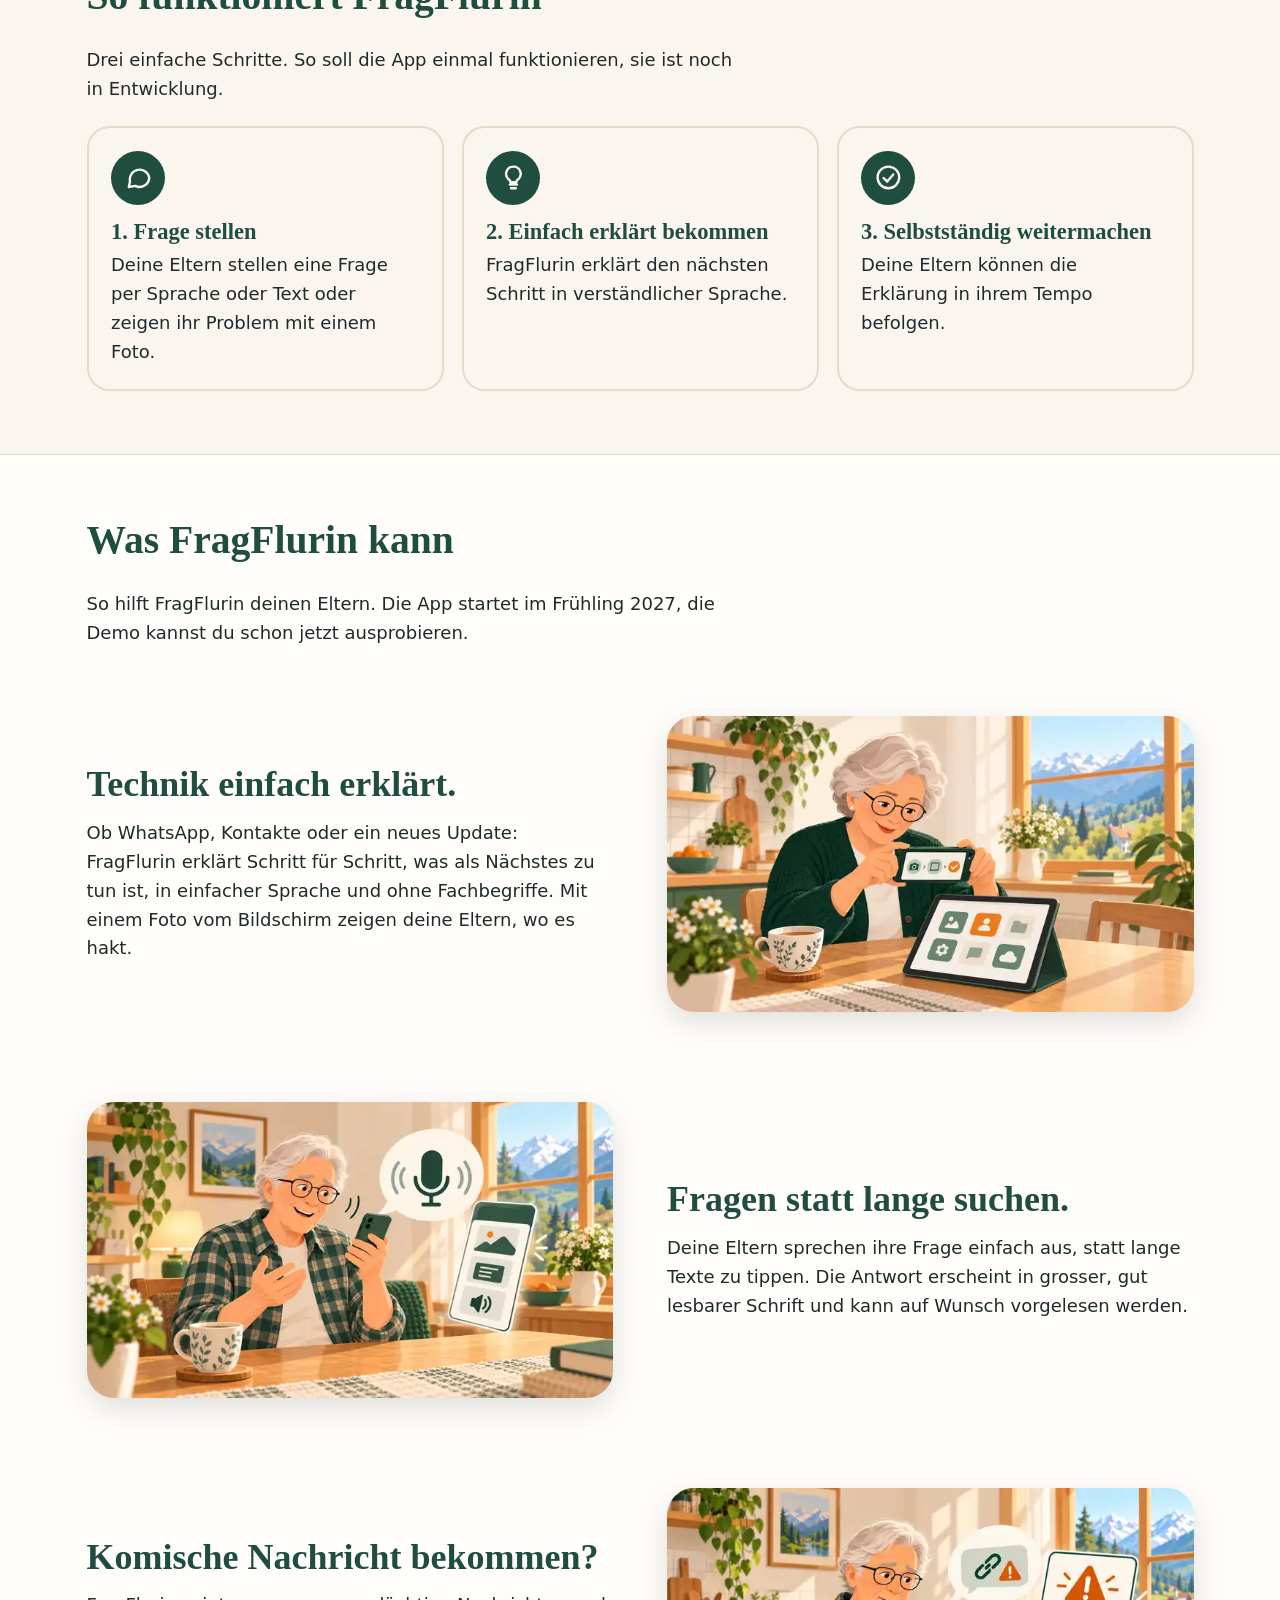
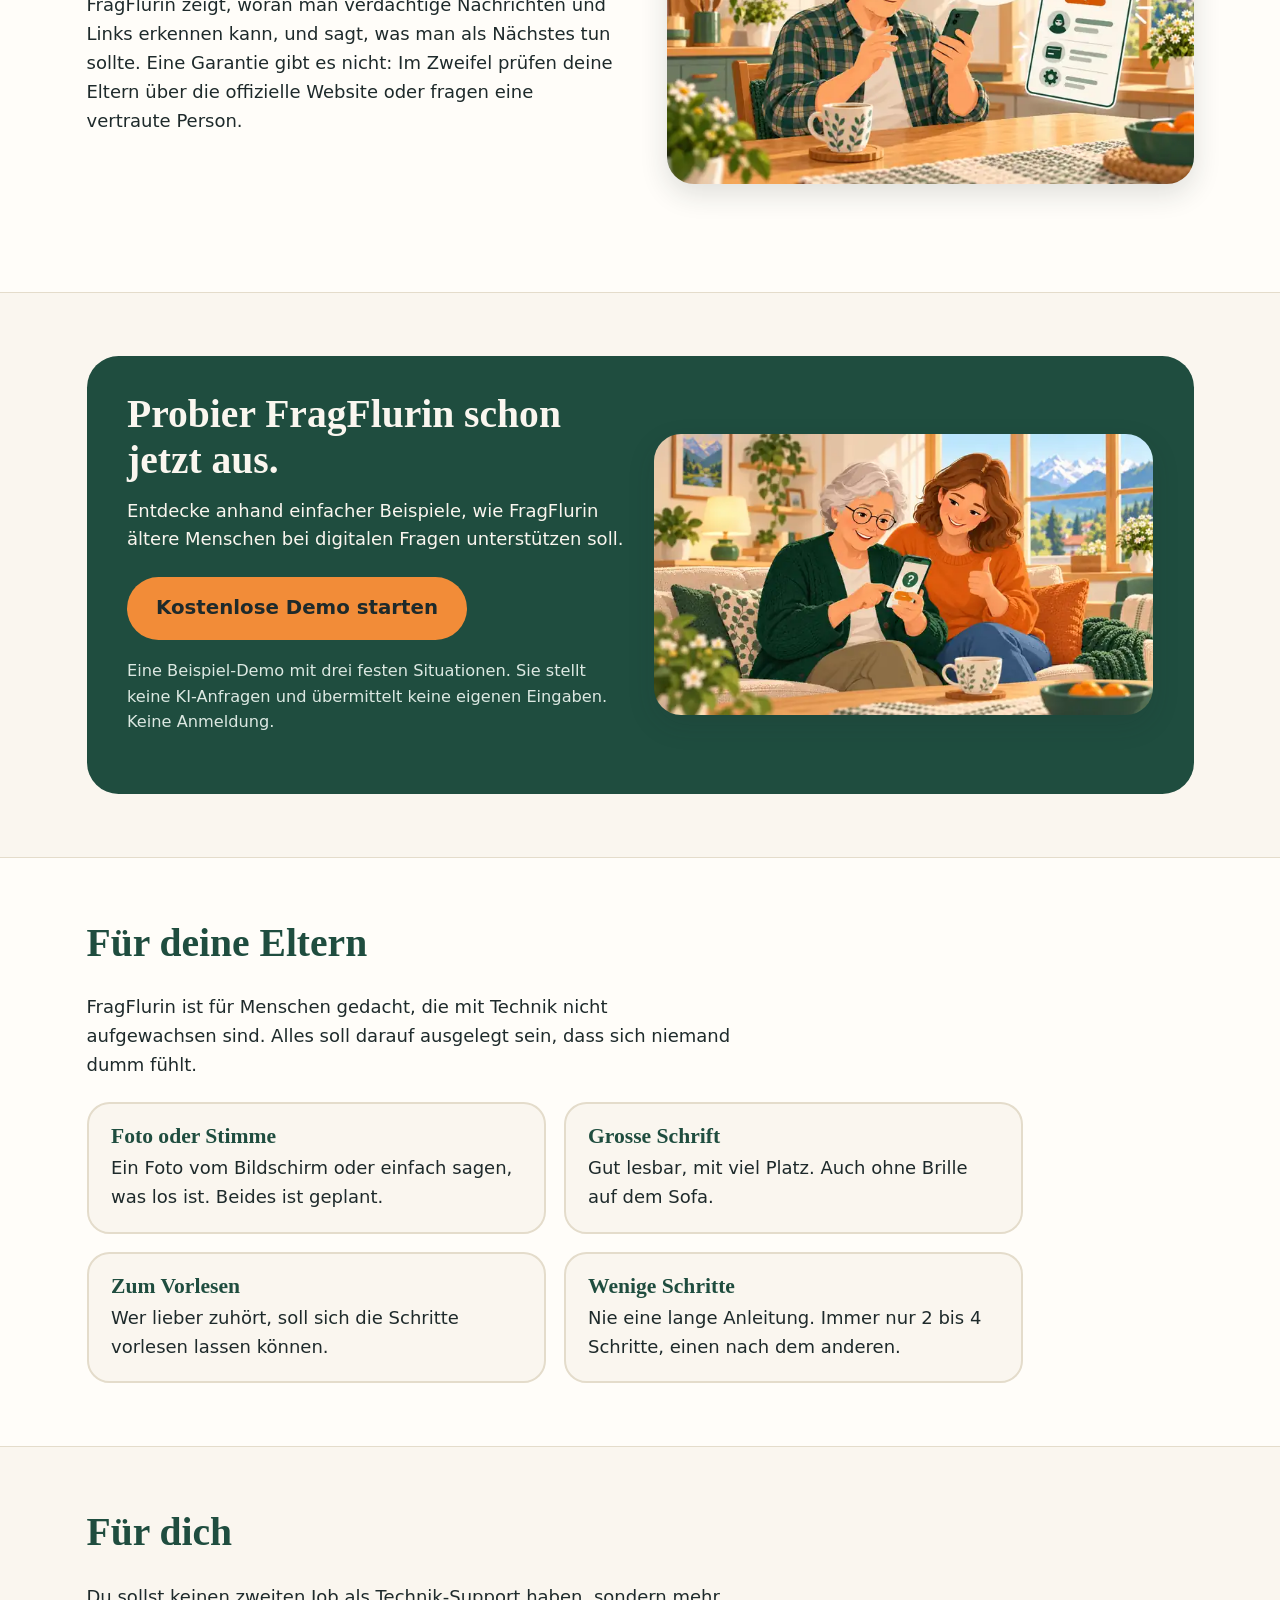
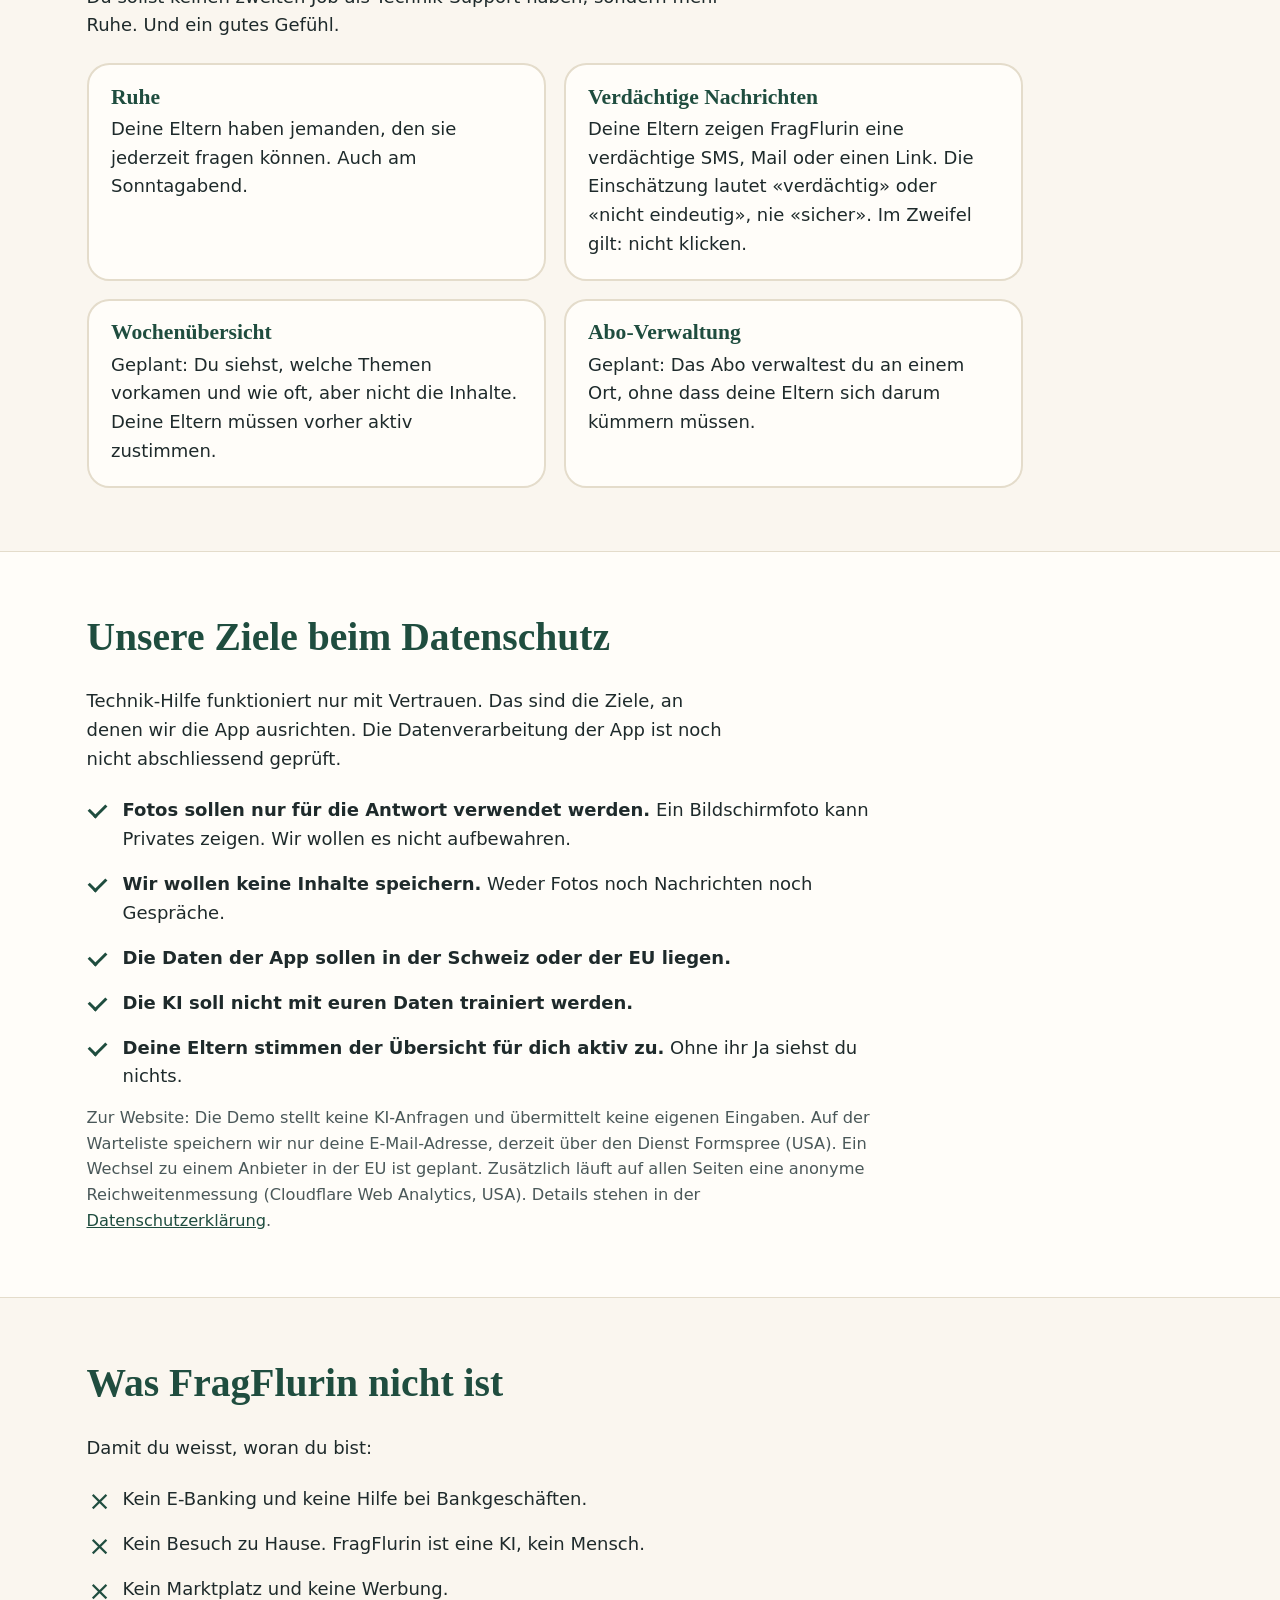
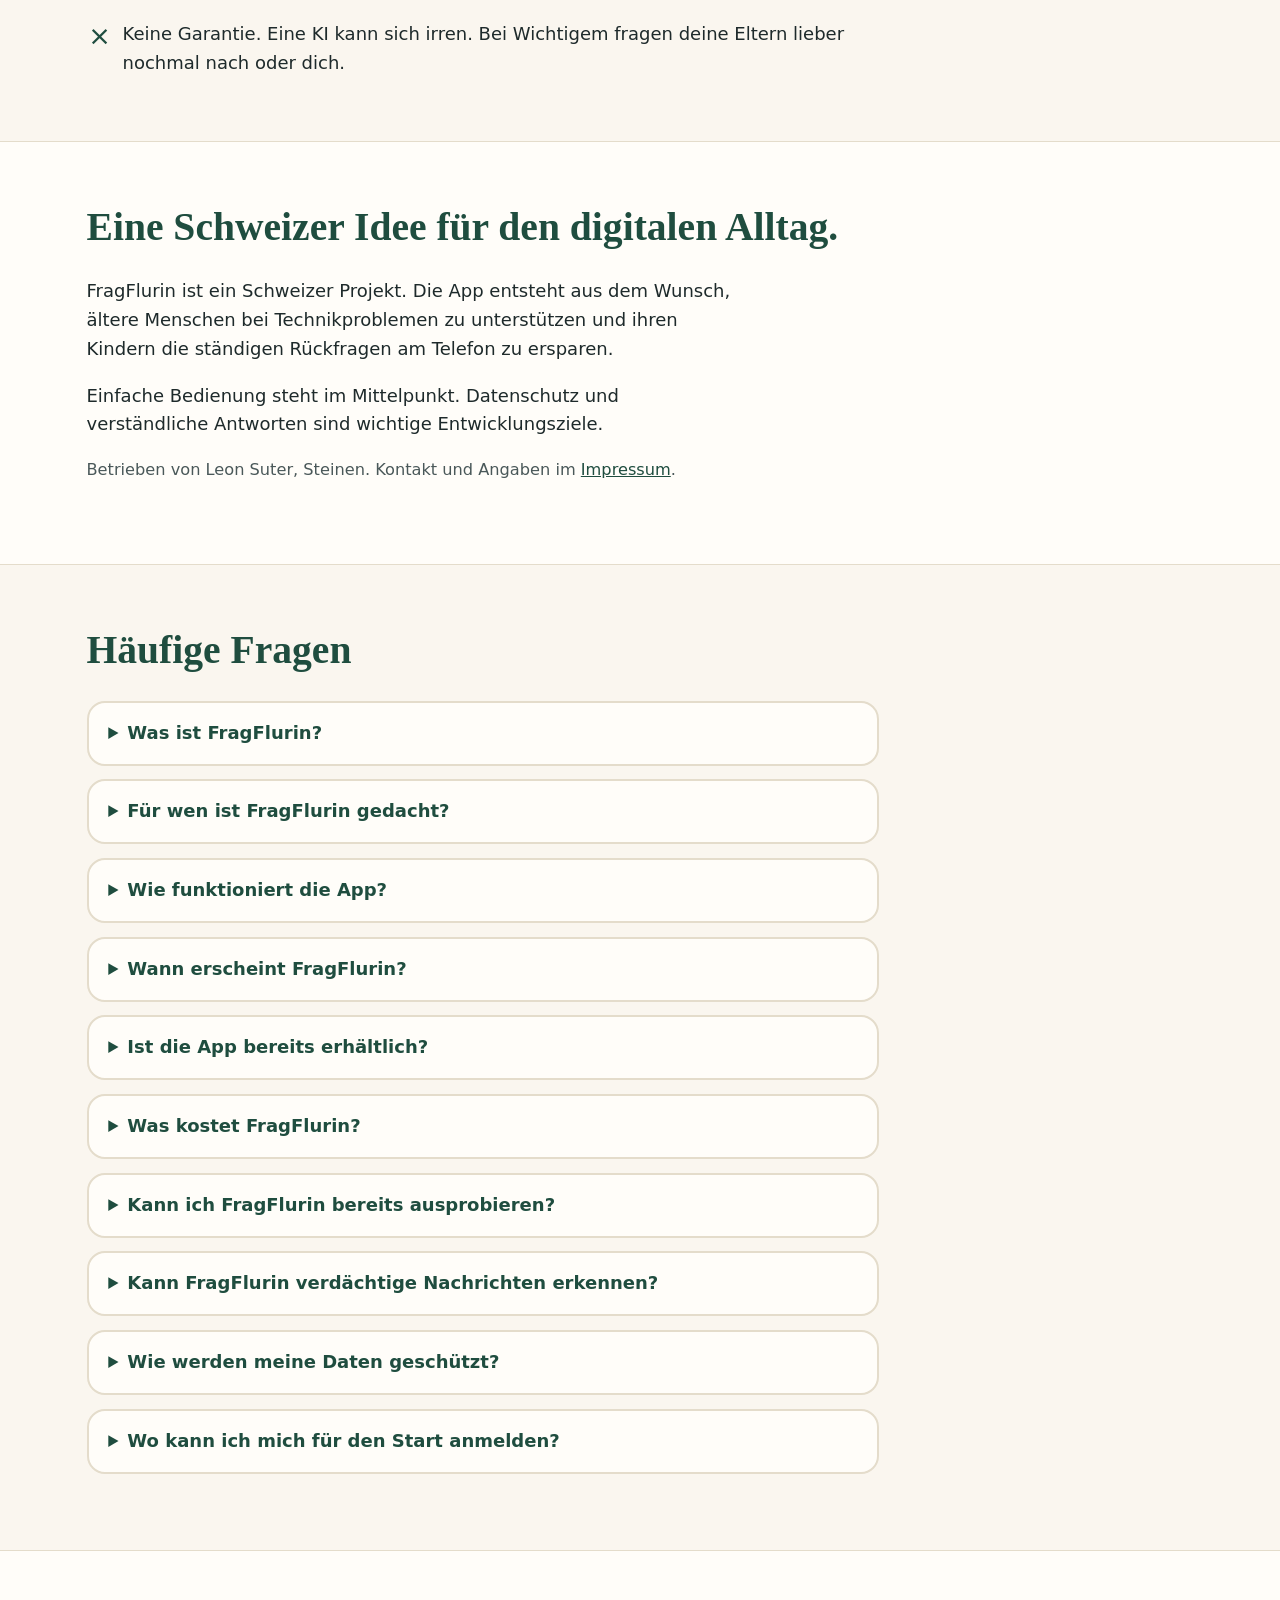
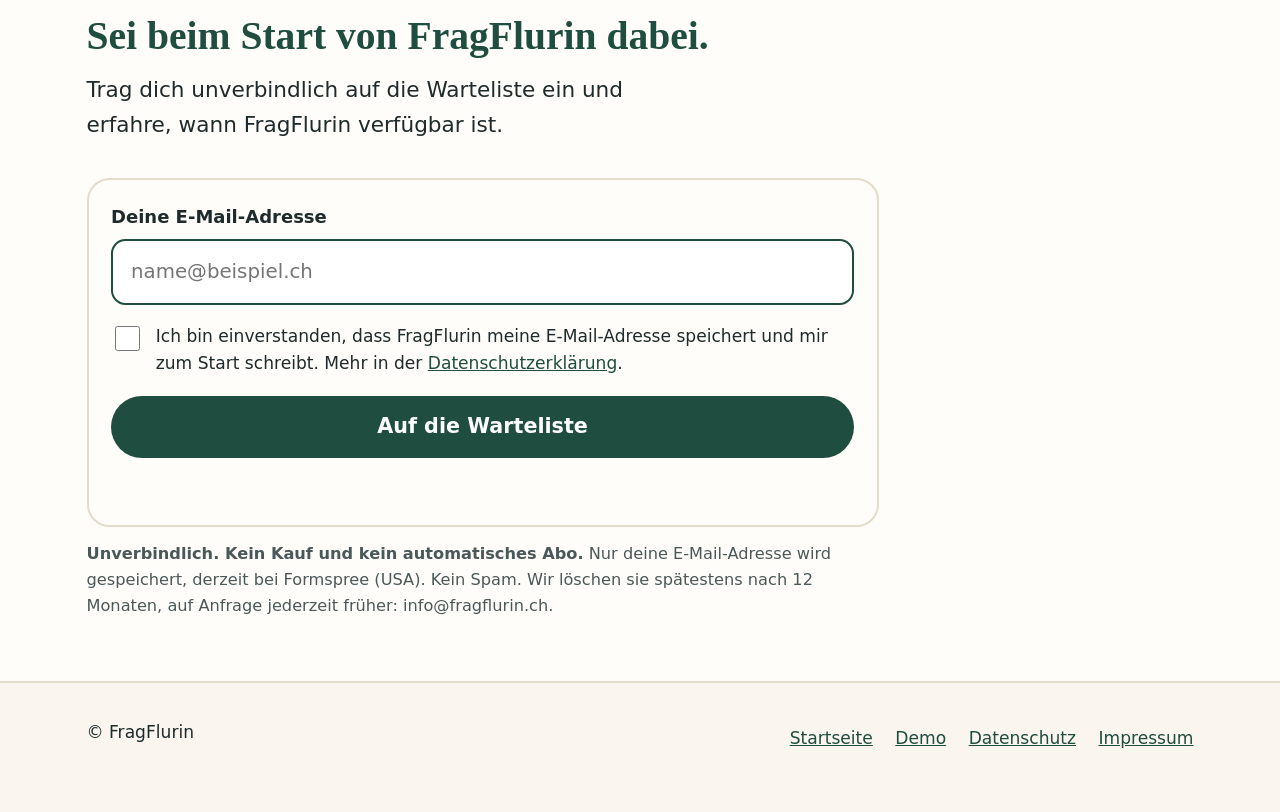
==== commit 869ed060: "Letzte Korrekturen: Hero kompakter (Buttons ohne Scrollen), Hinweis zum Launch, Cookie-Aussage präzi" ====
--- a/index.html
+++ b/index.html
@@ -83,6 +83,7 @@
 
   <section id="funktionen" class="hell"><div class="wrap breit">
     <h2>Was FragFlurin kann</h2>
+    <p class="intro">So hilft FragFlurin deinen Eltern. Die App startet im Frühling 2027, die Demo kannst du schon jetzt ausprobieren.</p>
 
     <div class="funktion zwei">
       <div class="text-spalte">
--- a/style.css
+++ b/style.css
@@ -164,7 +164,7 @@
 .marke a.logo{display:inline-flex;align-items:center;gap:.6rem}
 .logo img{display:block;width:2rem;height:2rem;flex:none}
 .hero .bild{border-radius:1.75rem;box-shadow:0 14px 36px rgba(30,42,43,.18)}
-@media(max-width:55.99rem){.hero .bild-spalte{order:-1}.hero{padding-top:1.5rem}}
+@media(max-width:55.99rem){.hero{padding-top:1.25rem;padding-bottom:1.75rem}.hero .zwei{gap:1.25rem}}
 @media(min-width:56rem){.hero .zwei{grid-template-columns:minmax(0,.85fr) minmax(0,1.15fr);gap:2.5rem}}
 form.warteliste button{display:flex;align-items:center;justify-content:center;min-height:3.4rem;line-height:1.25;background:var(--tanne);color:#fff}
 form.warteliste button:hover{background:#163A2F;filter:none}
@@ -183,3 +183,4 @@
 @media(max-width:30rem){.kopf .wrap{gap:.6rem}.kopf nav{gap:.8rem}.kopf .marke{font-size:1.1rem}.marke a.logo{gap:.45rem}.logo img{width:1.75rem;height:1.75rem}.knoepfe .btn{flex:1 1 100%;padding-inline:1rem;font-size:1.05rem}}
 footer nav{flex-wrap:wrap;gap:.2rem 1.25rem}
 @media(max-width:30rem){.geraete-titel{flex:1 1 100%}}
+@media(min-width:56rem){.hero{padding-top:1.75rem;padding-bottom:2.5rem}.hero h1{line-height:1.08}.hero .badge{margin:.7rem 0 .9rem}.hero .lead{margin:0 0 .25rem!important}.hero .knoepfe{margin:1rem 0 0;gap:.65rem}.hero .btn{min-height:3.1rem;padding-block:.7rem}}
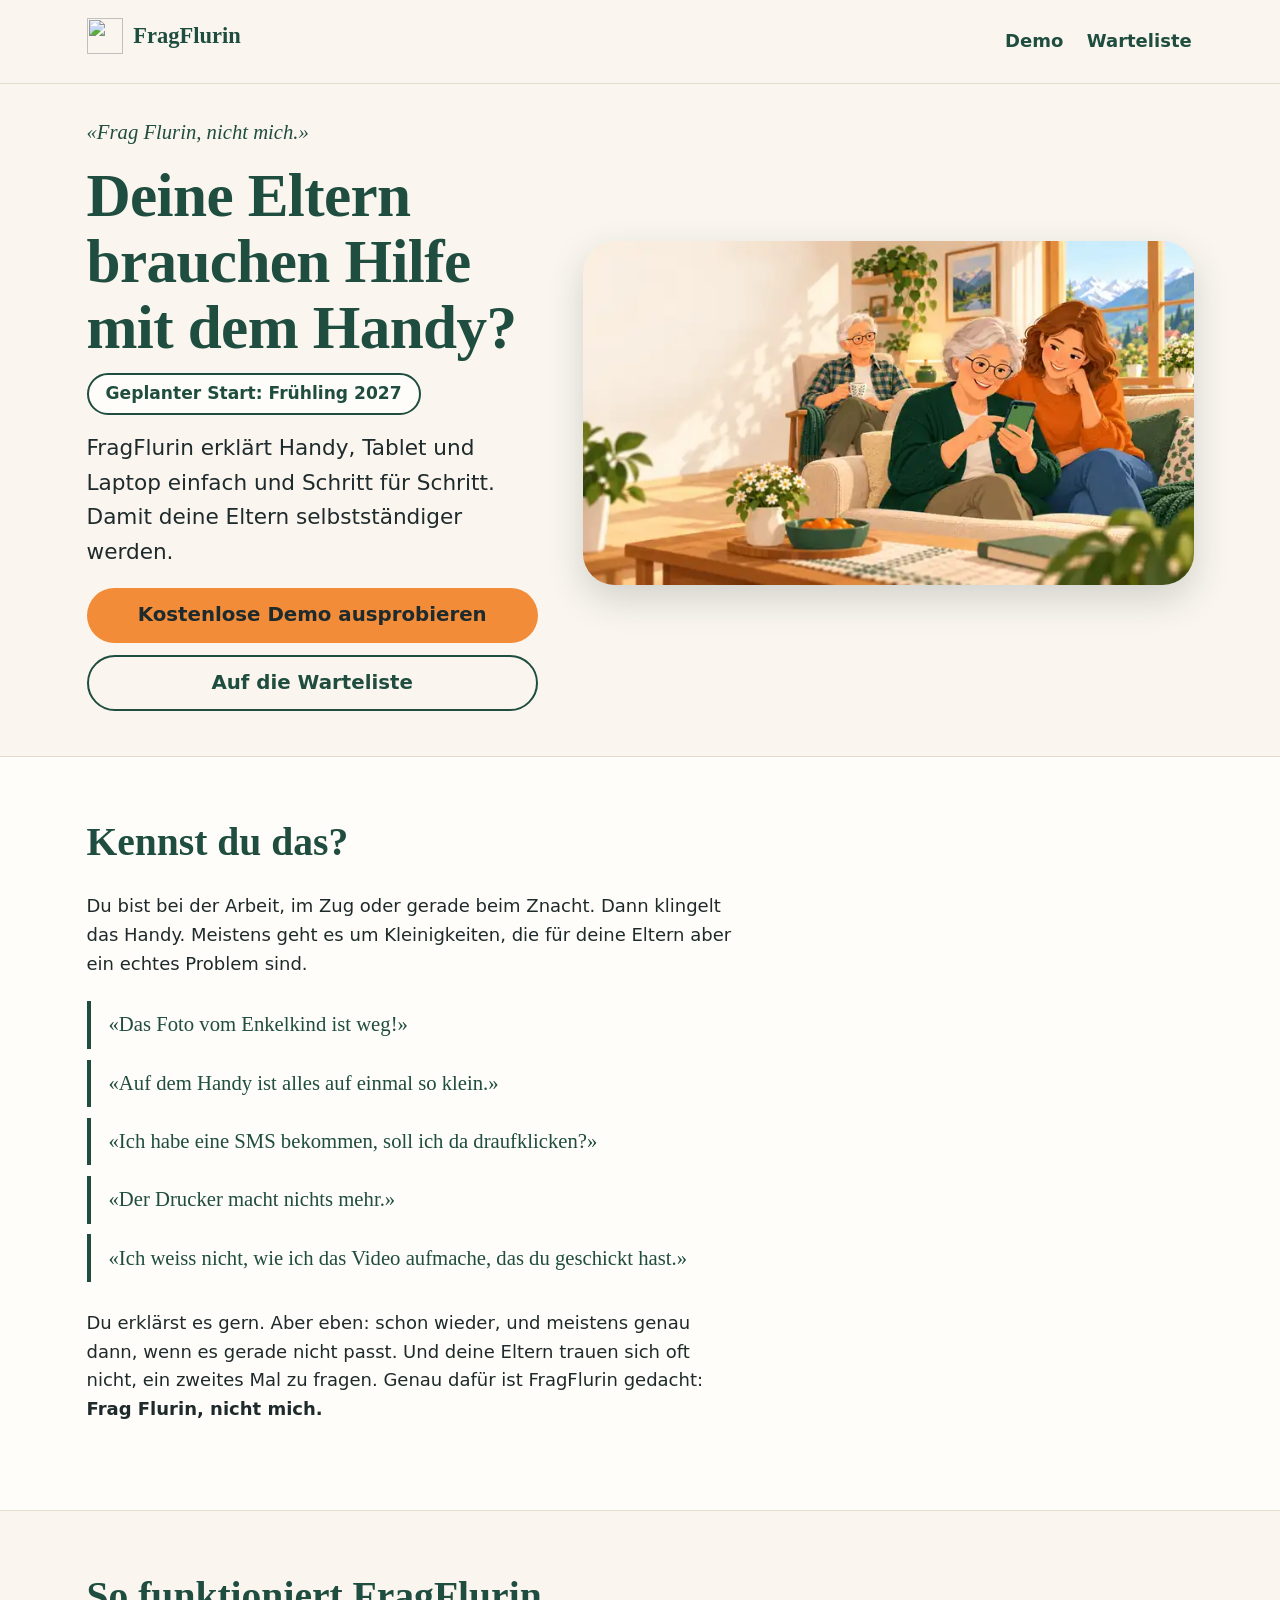
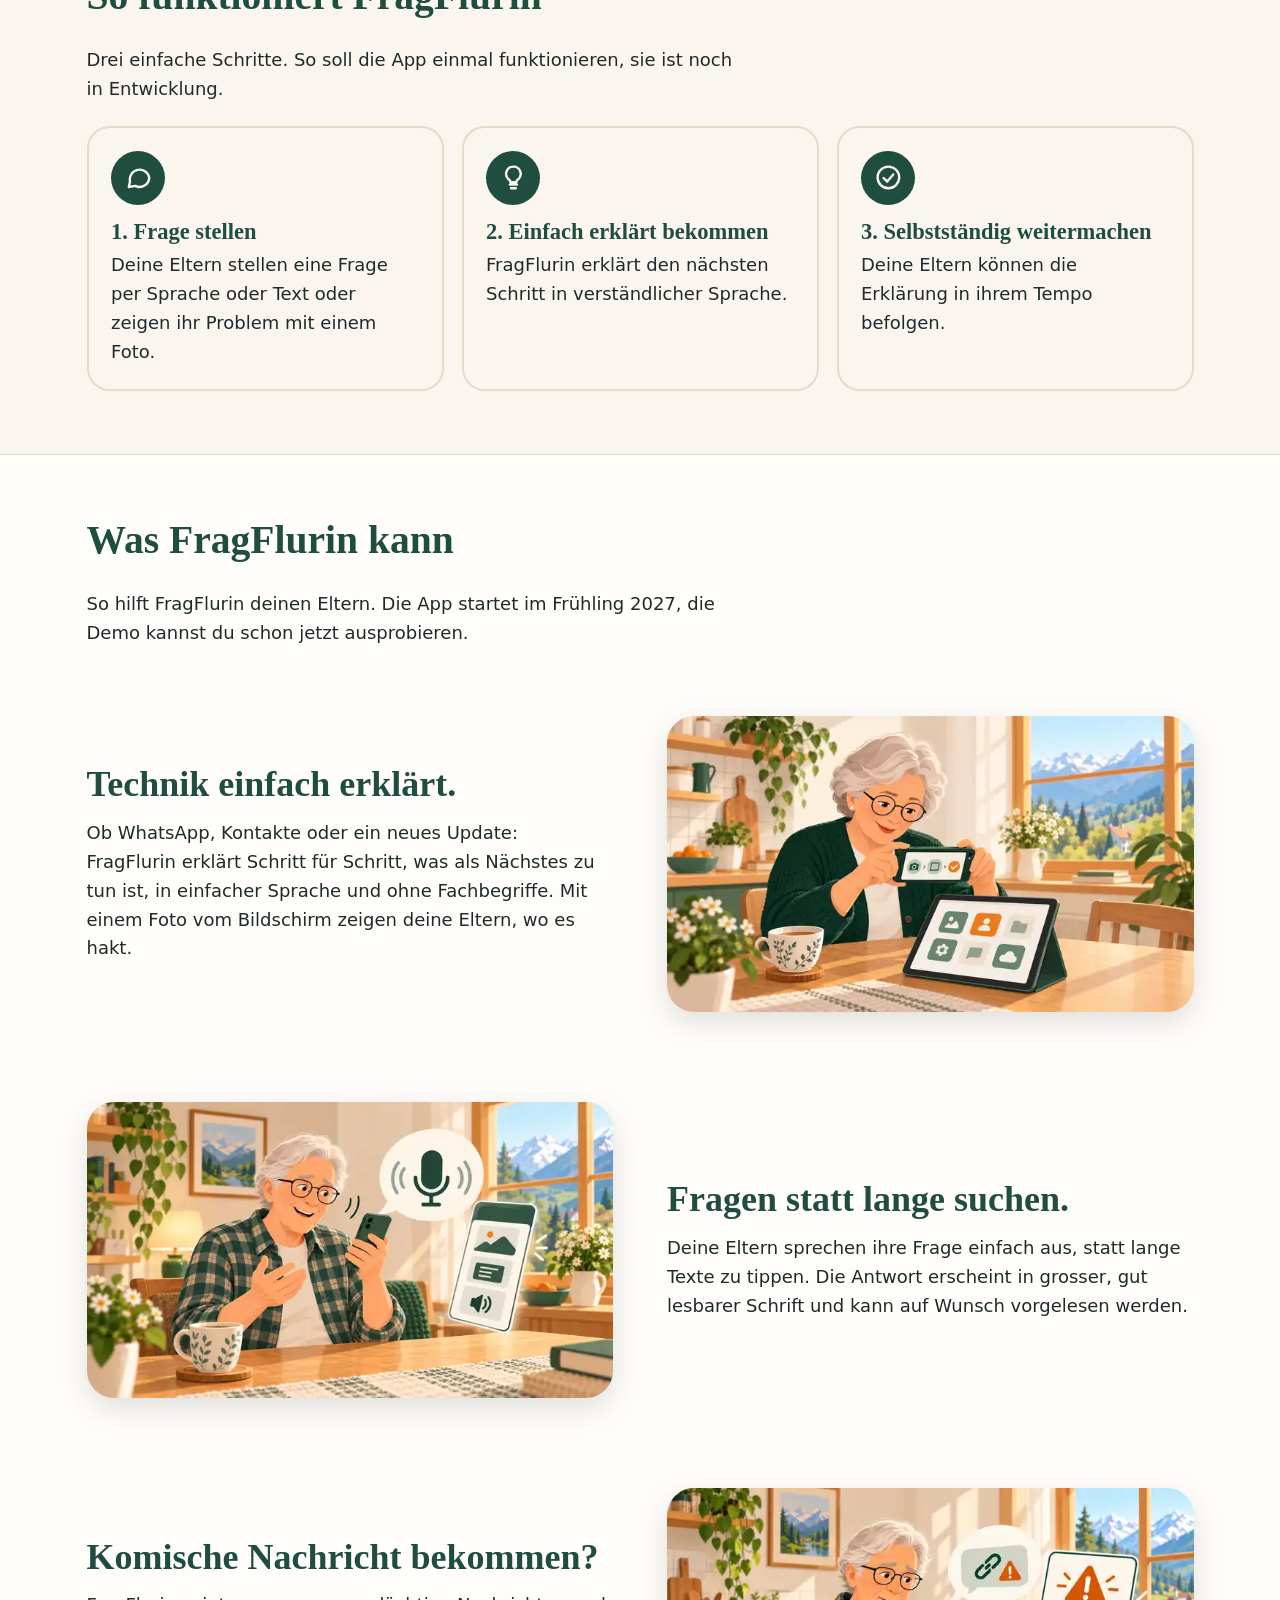
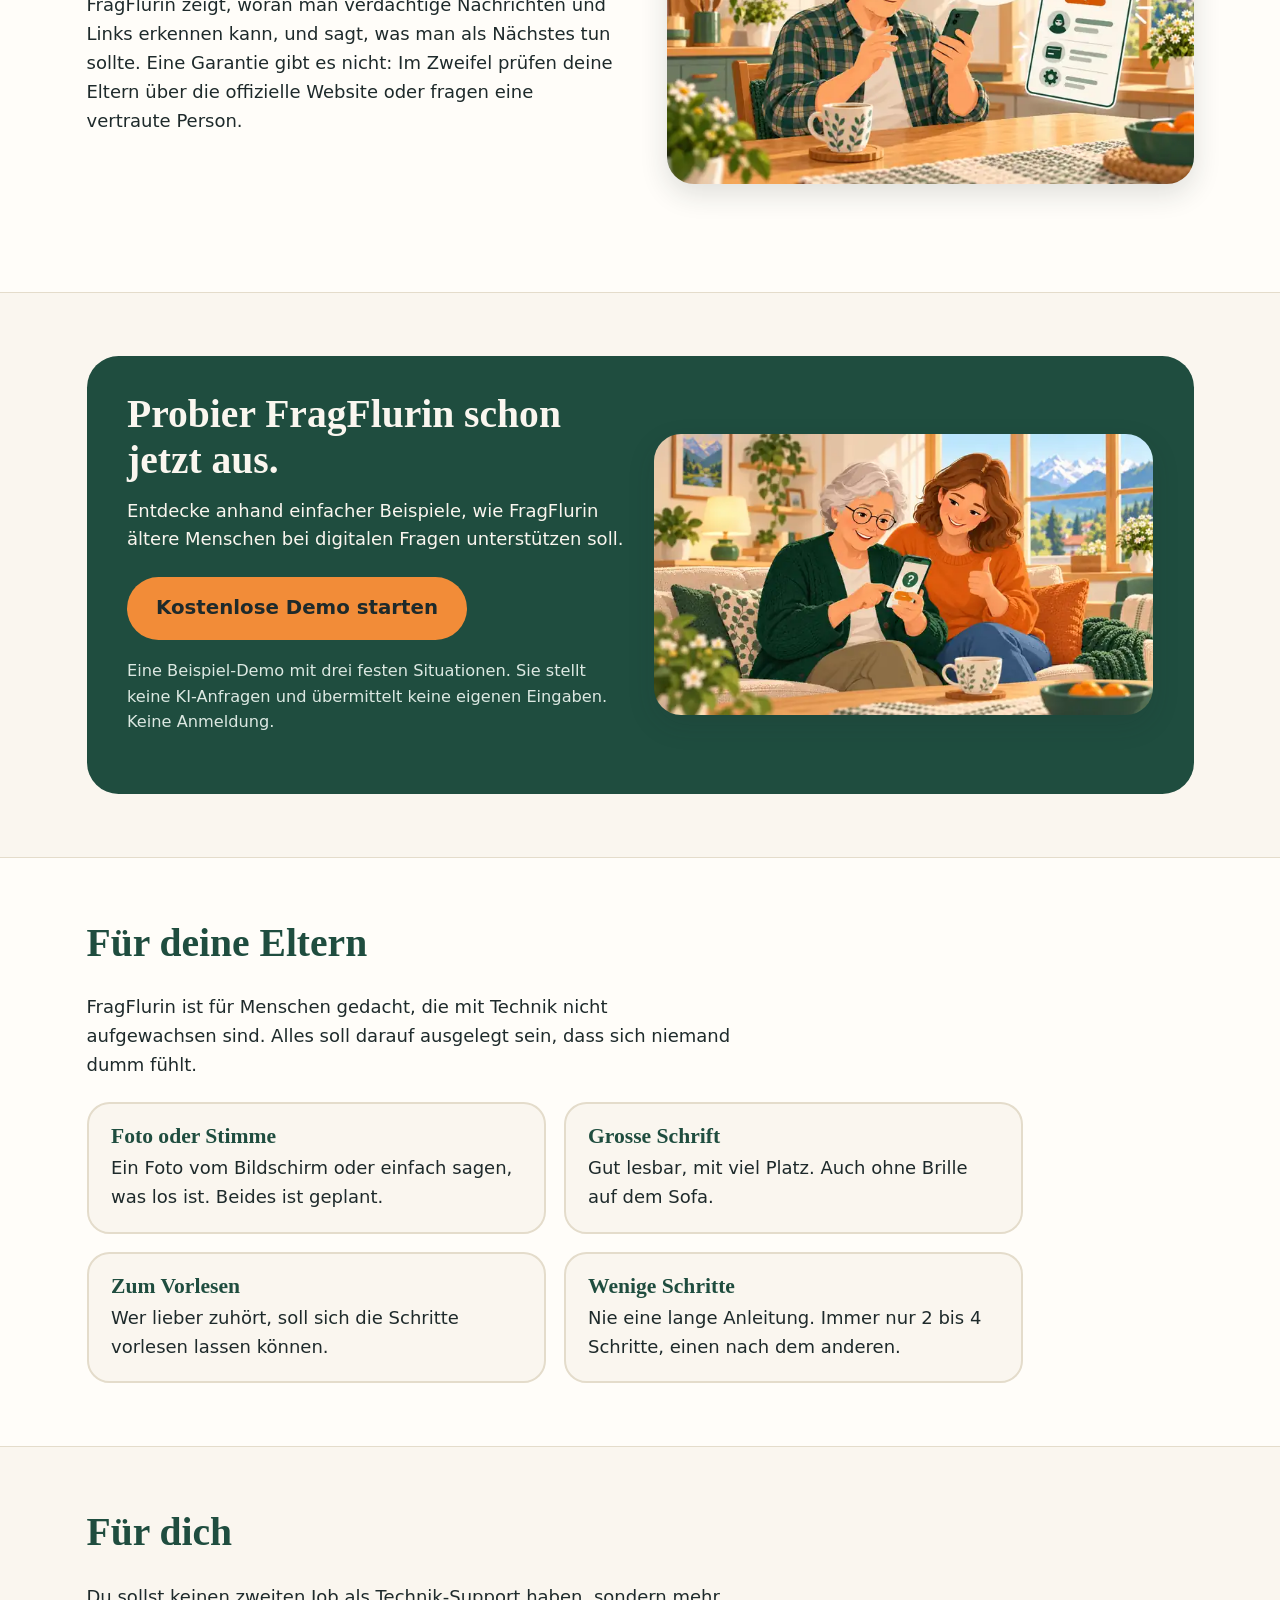
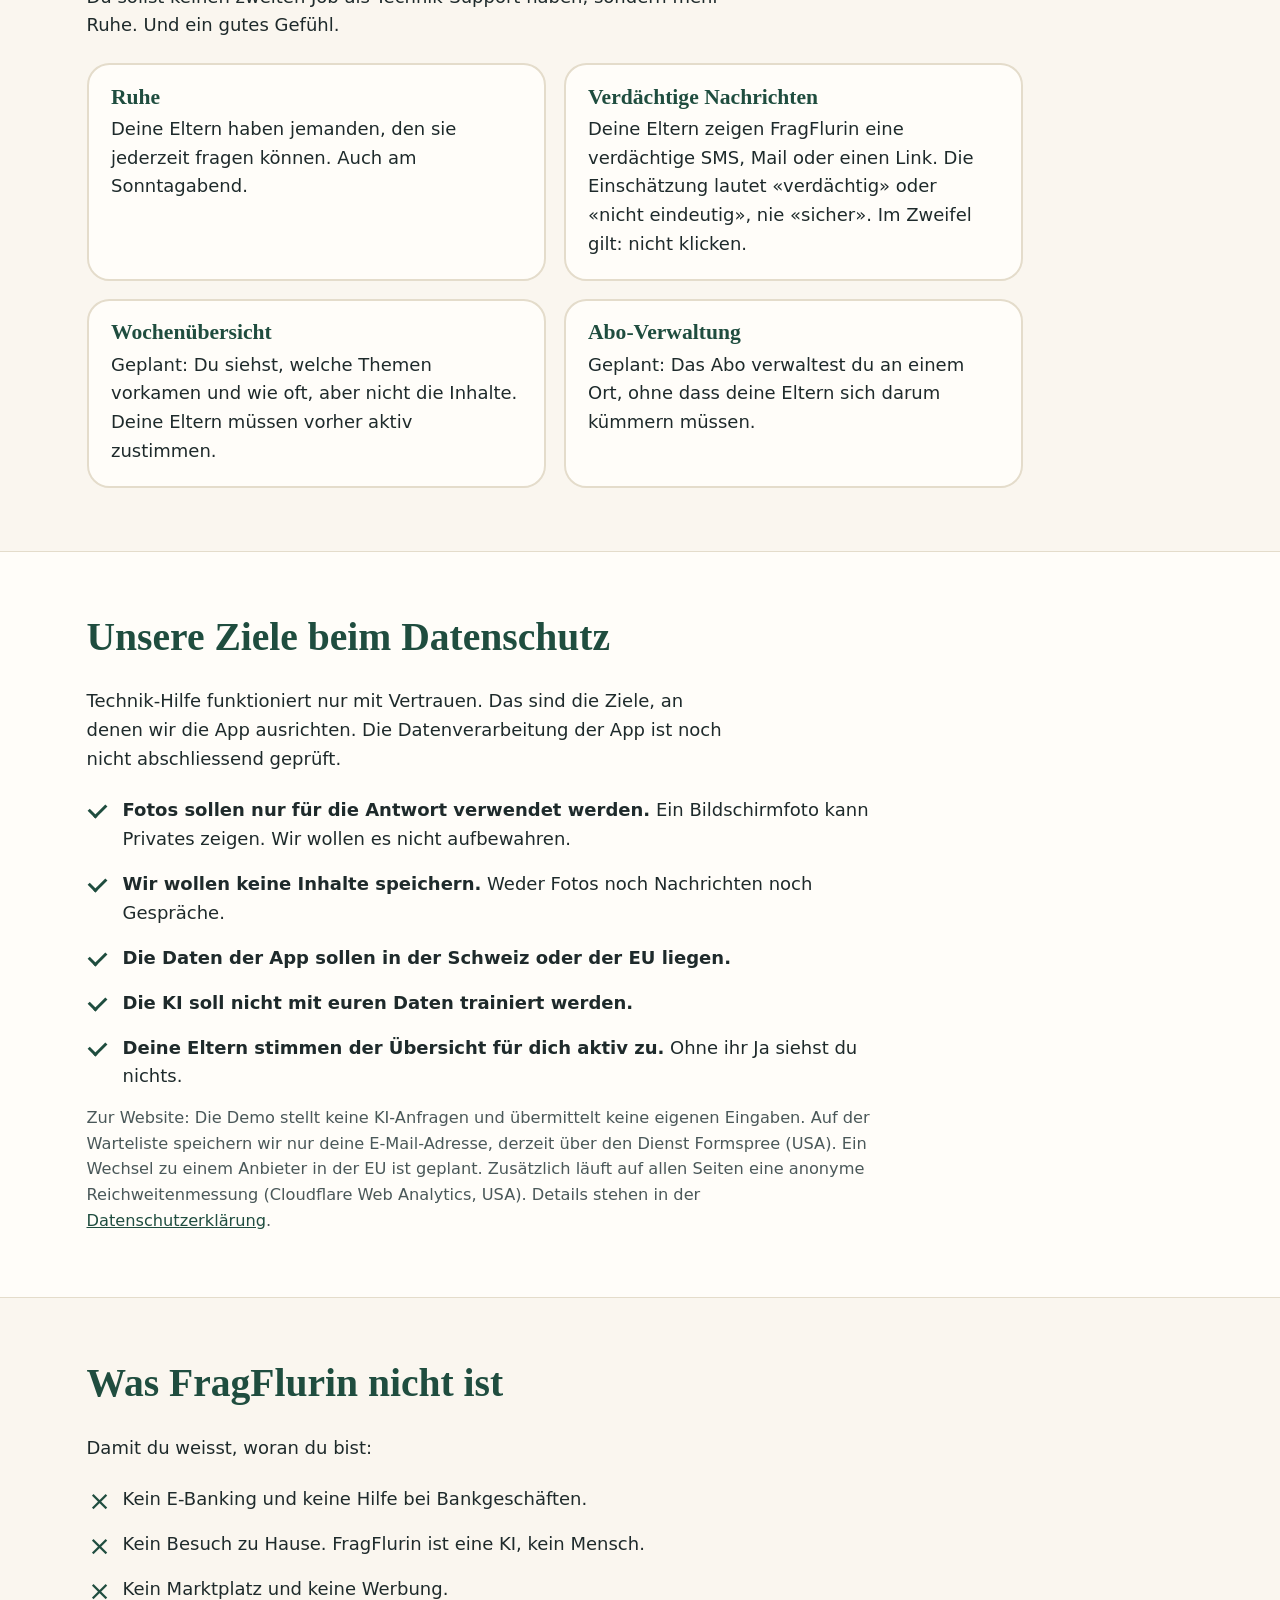
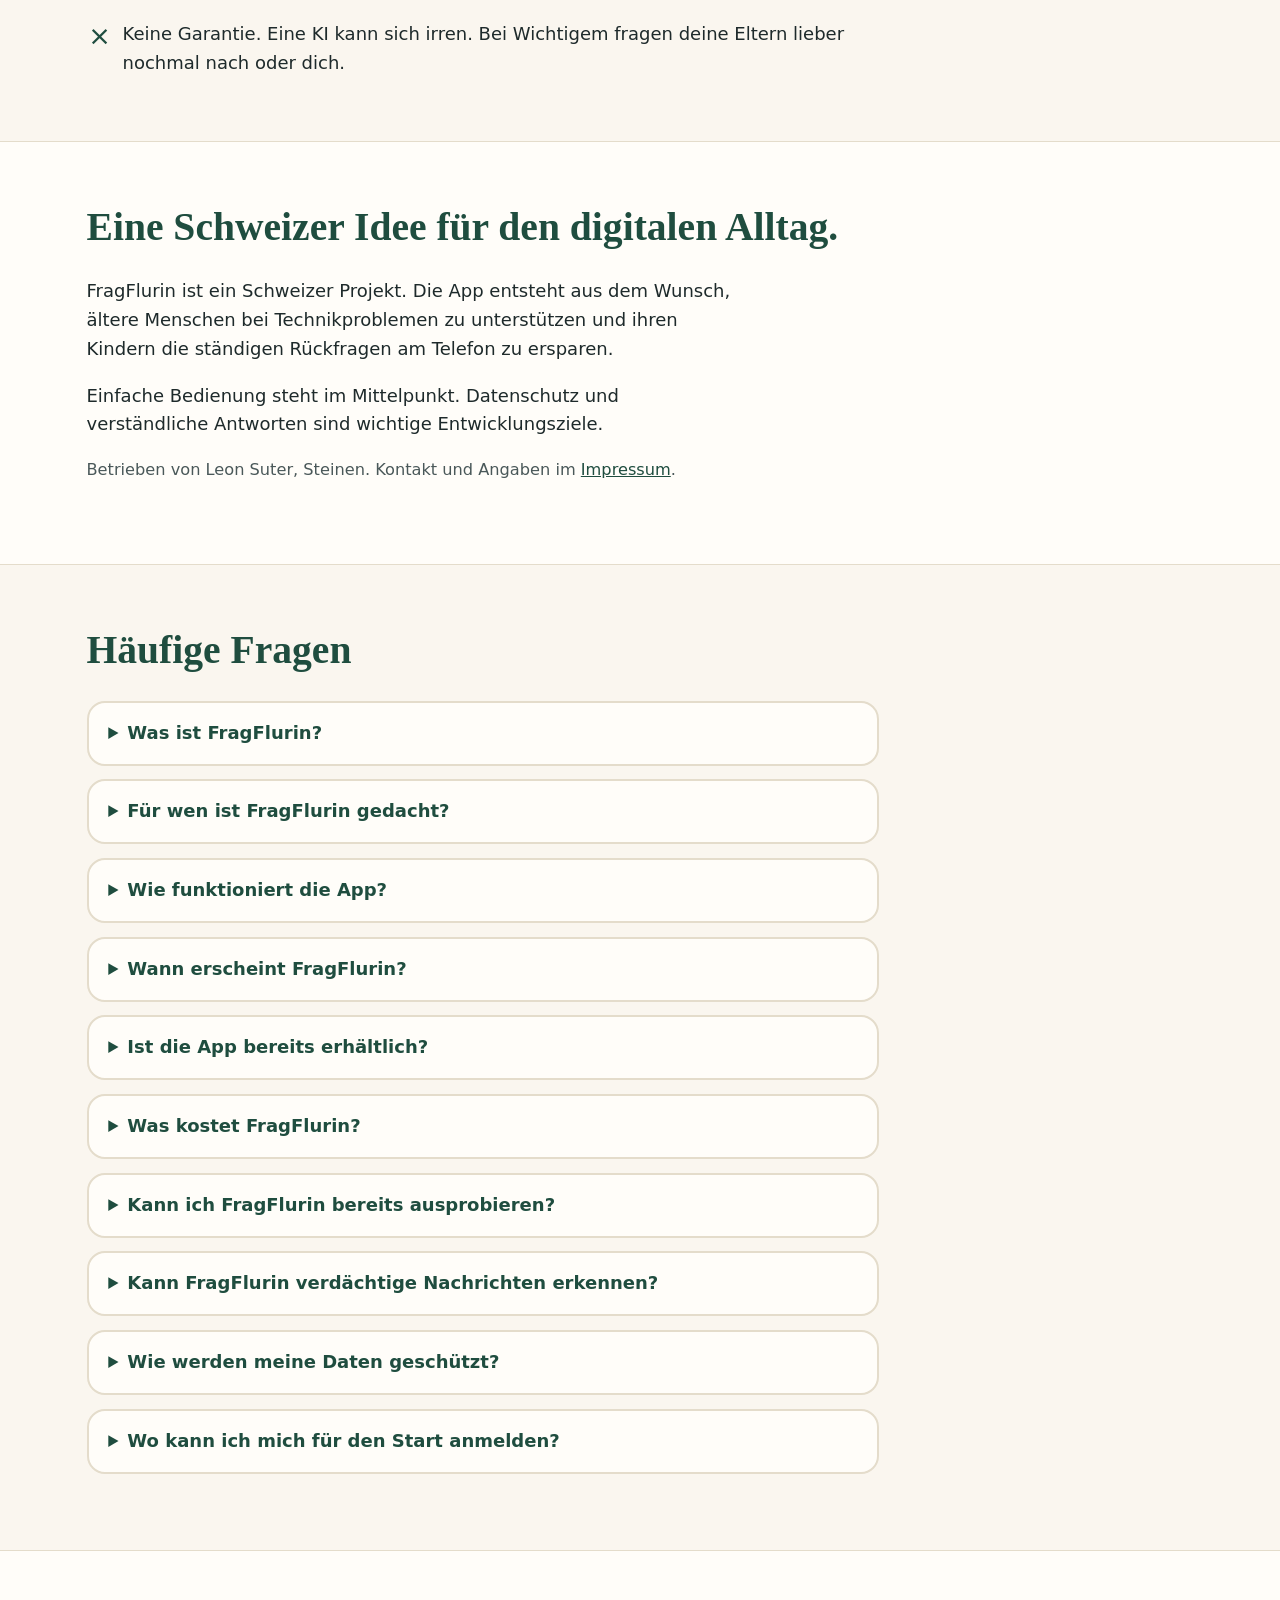
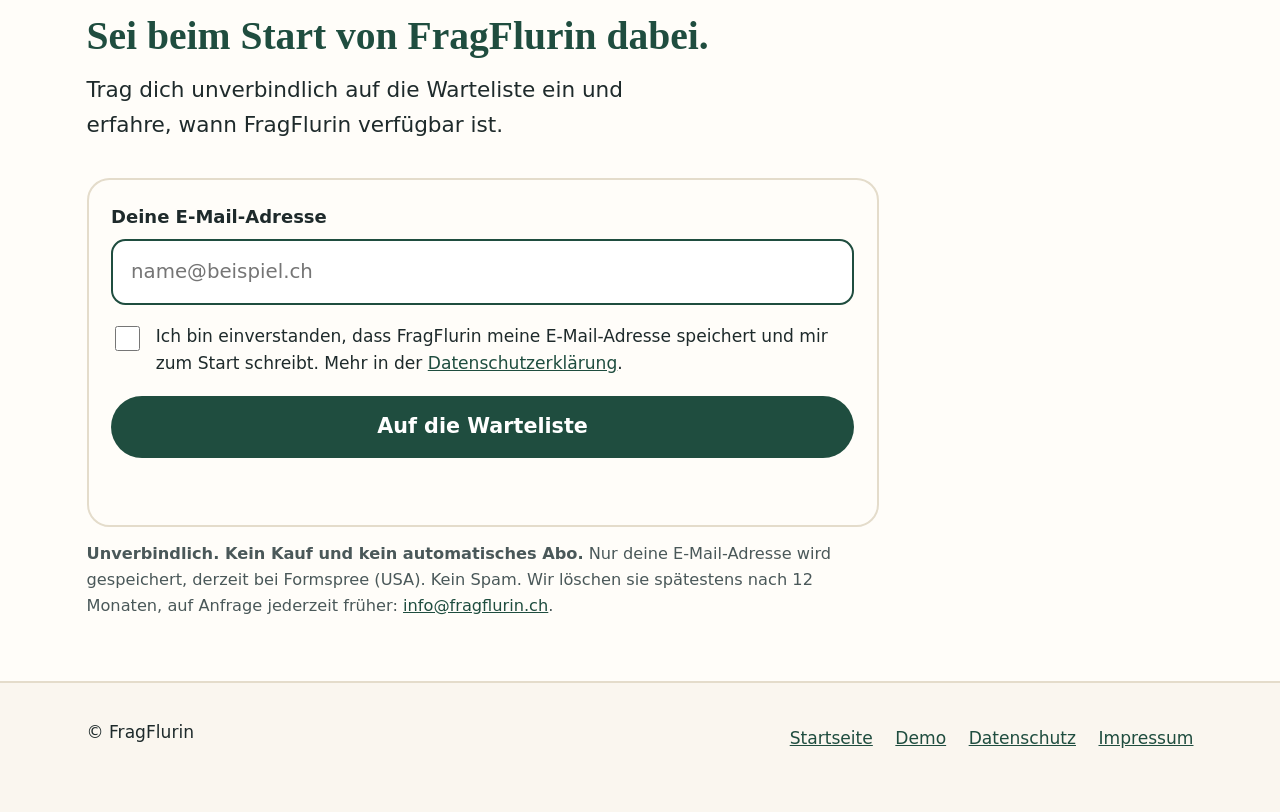
==== commit cc0c6e42: "E-Mail-Adresse info@fragflurin.ch überall als mailto-Link Co-Authored-By: Claude Sonnet 5.5 <noreply" ====
--- a/index.html
+++ b/index.html
@@ -191,7 +191,7 @@
     <details><summary>Was kostet FragFlurin?</summary><p>Die Preise stehen noch nicht abschliessend fest. Ein kostenloser Testzeitraum zum Start ist geplant, aber noch nicht bestätigt. Der Eintrag auf der Warteliste ist unverbindlich, ohne Kauf und ohne automatisches Abo.</p></details>
     <details><summary>Kann ich FragFlurin bereits ausprobieren?</summary><p>Du kannst eine <a href="/demo">Beispiel-Demo</a> mit drei festen Situationen ansehen. Sie ist keine echte KI-Anfrage und kann nicht beliebige Fragen beantworten. Die vollständige App ist noch nicht verfügbar.</p></details>
     <details><summary>Kann FragFlurin verdächtige Nachrichten erkennen?</summary><p>FragFlurin soll helfen, verdächtige SMS, E-Mails und Links besser einzuschätzen und Warnzeichen zu erkennen. Es gibt keine Garantie, und nicht jede betrügerische Nachricht wird erkannt. Bei Unsicherheit solltest du immer zusätzlich prüfen, zum Beispiel über die offizielle Website des Anbieters oder eine vertraute Person.</p></details>
-    <details><summary>Wie werden meine Daten geschützt?</summary><p>Wir richten die App nach klaren Zielen aus (siehe oben), die Datenverarbeitung ist aber noch nicht abschliessend geprüft. Die Demo stellt keine KI-Anfragen und übermittelt keine eigenen Eingaben. Auf der Warteliste speichern wir nur deine E-Mail-Adresse und den Zeitpunkt deiner Zustimmung, derzeit bei Formspree (USA). Zusätzlich misst Cloudflare Web Analytics (USA) anonym, welche Seiten aufgerufen werden. Du kannst jederzeit die Löschung verlangen: info@fragflurin.ch. Mehr in der <a href="datenschutz.html">Datenschutzerklärung</a>.</p></details>
+    <details><summary>Wie werden meine Daten geschützt?</summary><p>Wir richten die App nach klaren Zielen aus (siehe oben), die Datenverarbeitung ist aber noch nicht abschliessend geprüft. Die Demo stellt keine KI-Anfragen und übermittelt keine eigenen Eingaben. Auf der Warteliste speichern wir nur deine E-Mail-Adresse und den Zeitpunkt deiner Zustimmung, derzeit bei Formspree (USA). Zusätzlich misst Cloudflare Web Analytics (USA) anonym, welche Seiten aufgerufen werden. Du kannst jederzeit die Löschung verlangen: <a href="mailto:info@fragflurin.ch">info@fragflurin.ch</a>. Mehr in der <a href="datenschutz.html">Datenschutzerklärung</a>.</p></details>
     <details><summary>Wo kann ich mich für den Start anmelden?</summary><p>Ganz einfach auf der <a href="#warteliste">Warteliste</a> weiter unten auf dieser Seite. Du erfährst dann, wann FragFlurin verfügbar ist.</p></details>
   </div></section>
 
@@ -206,9 +206,9 @@
           <span>Ich bin einverstanden, dass FragFlurin meine E-Mail-Adresse speichert und mir zum Start schreibt. Mehr in der <a href="datenschutz.html">Datenschutzerklärung</a>.</span></label>
         <button type="submit">Auf die Warteliste</button>
         <p class="meldung" id="meldung1" role="status" aria-live="polite"></p>
-        <noscript><p class="meldung fehler">Zum Eintragen muss JavaScript aktiviert sein. Ohne JavaScript wird nichts gespeichert. Schreib uns sonst an info@fragflurin.ch.</p></noscript>
+        <noscript><p class="meldung fehler">Zum Eintragen muss JavaScript aktiviert sein. Ohne JavaScript wird nichts gespeichert. Schreib uns sonst an <a href="mailto:info@fragflurin.ch">info@fragflurin.ch</a>.</p></noscript>
       </form>
-    <p class="klein"><strong>Unverbindlich. Kein Kauf und kein automatisches Abo.</strong> Nur deine E-Mail-Adresse wird gespeichert, derzeit bei Formspree (USA). Kein Spam. Wir löschen sie spätestens nach 12 Monaten, auf Anfrage jederzeit früher: info@fragflurin.ch.</p>
+    <p class="klein"><strong>Unverbindlich. Kein Kauf und kein automatisches Abo.</strong> Nur deine E-Mail-Adresse wird gespeichert, derzeit bei Formspree (USA). Kein Spam. Wir löschen sie spätestens nach 12 Monaten, auf Anfrage jederzeit früher: <a href="mailto:info@fragflurin.ch">info@fragflurin.ch</a>.</p>
   </div></section>
 </main>
 <footer><div class="wrap"><span>© FragFlurin</span><nav aria-label="Rechtliches"><a href="/">Startseite</a><a href="/demo">Demo</a><a href="/datenschutz.html">Datenschutz</a><a href="/impressum.html">Impressum</a></nav></div></footer>
